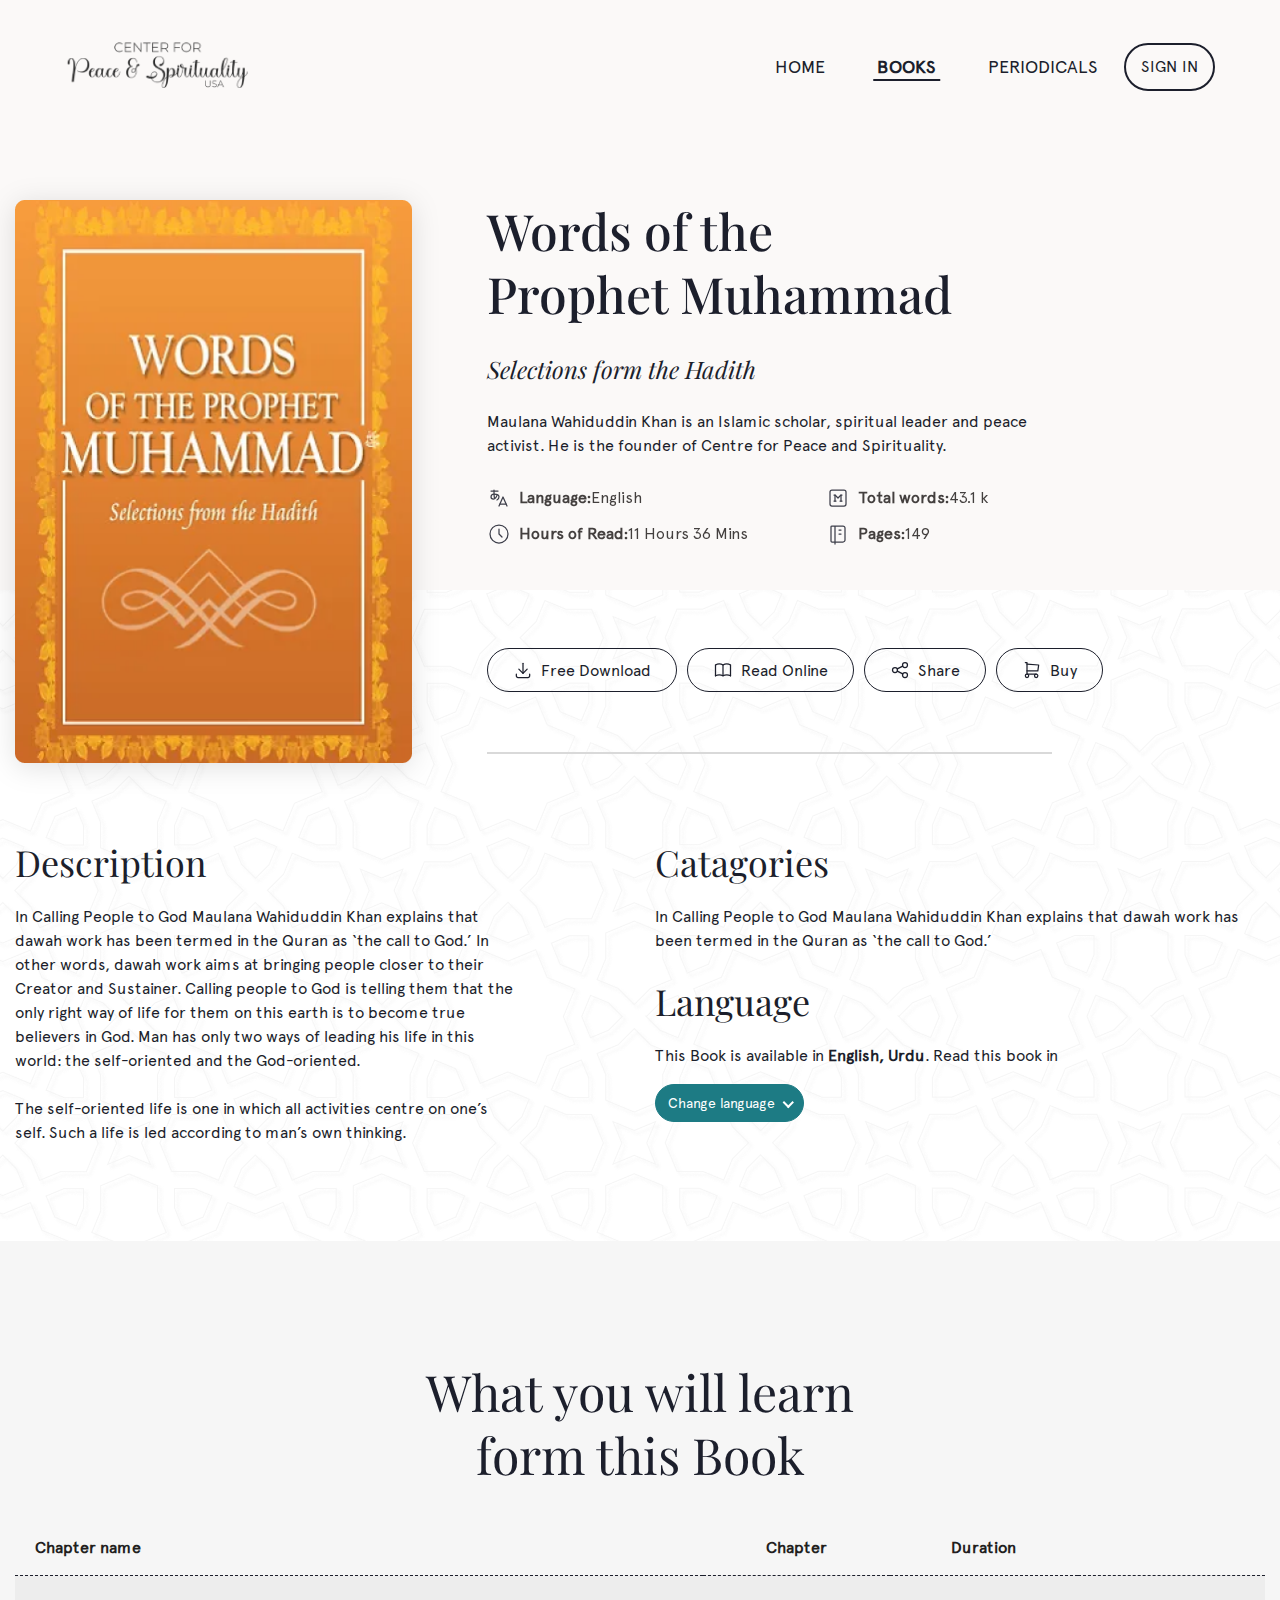
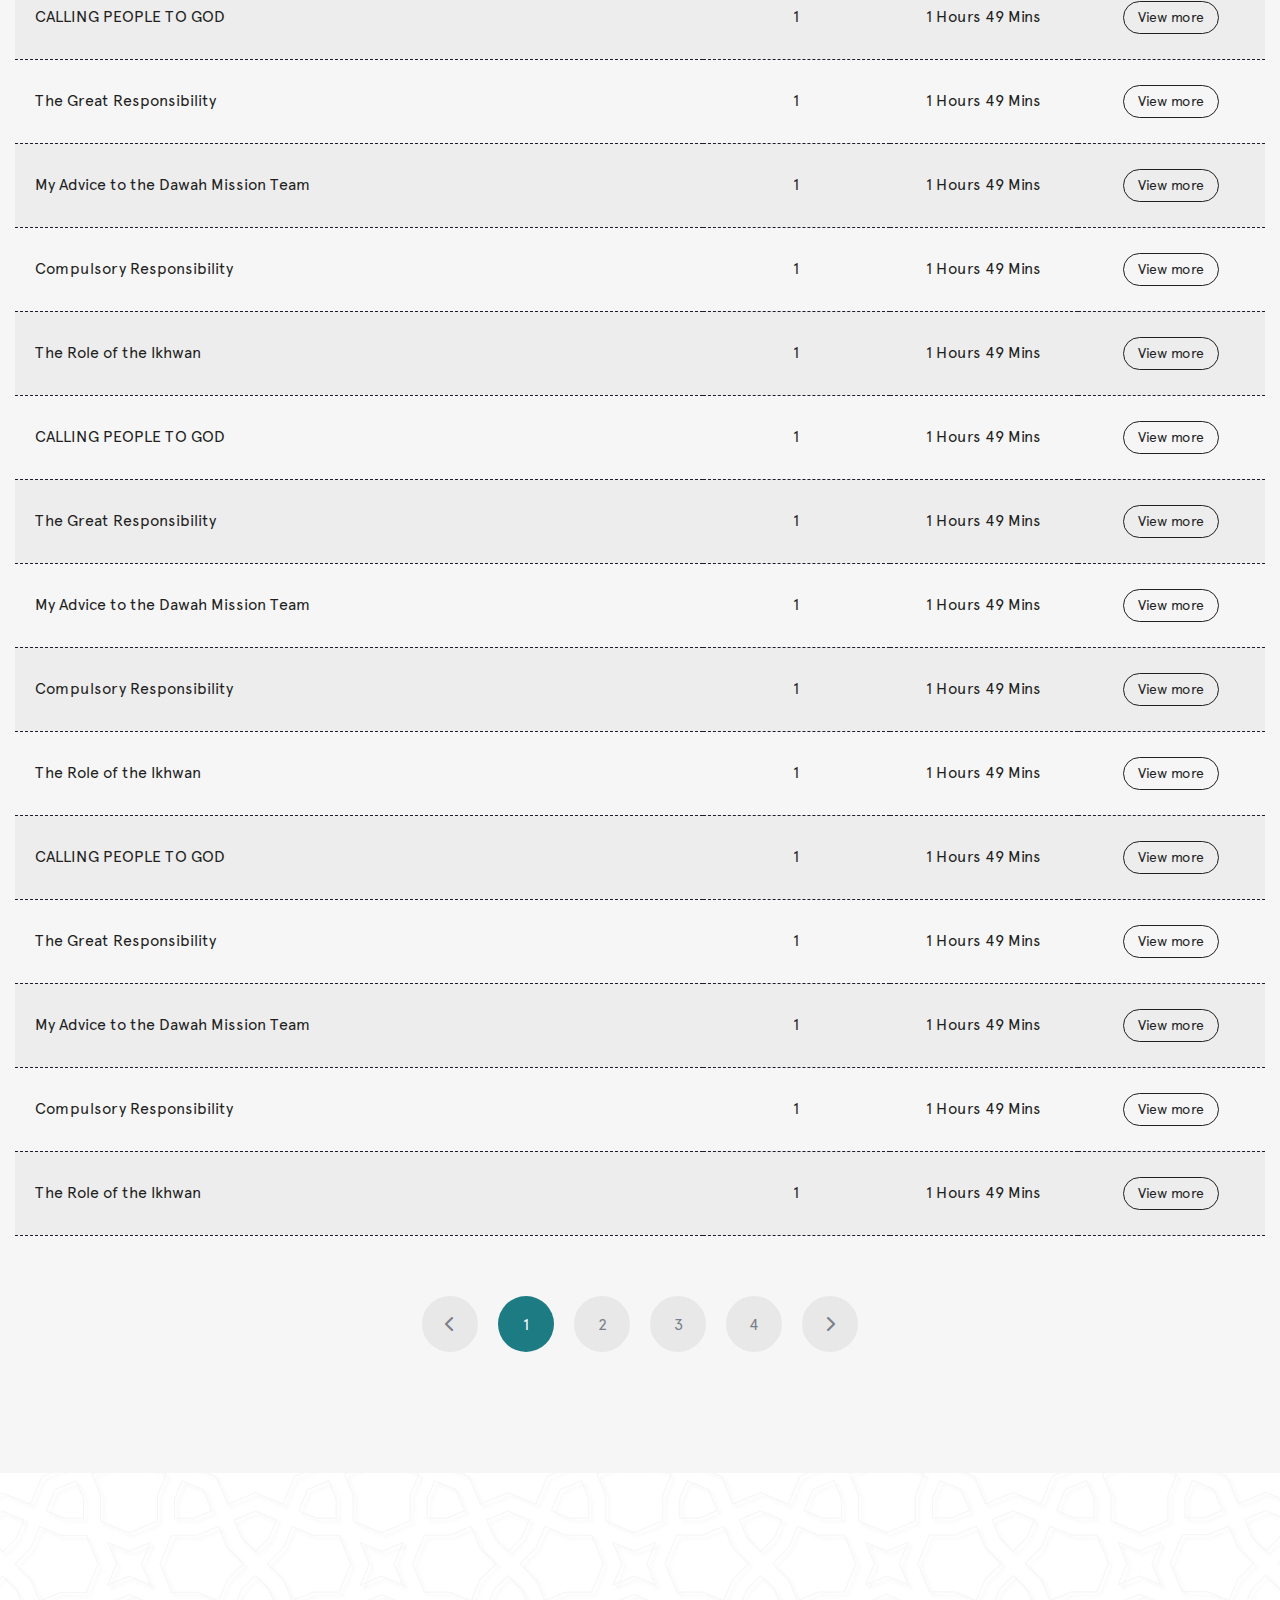
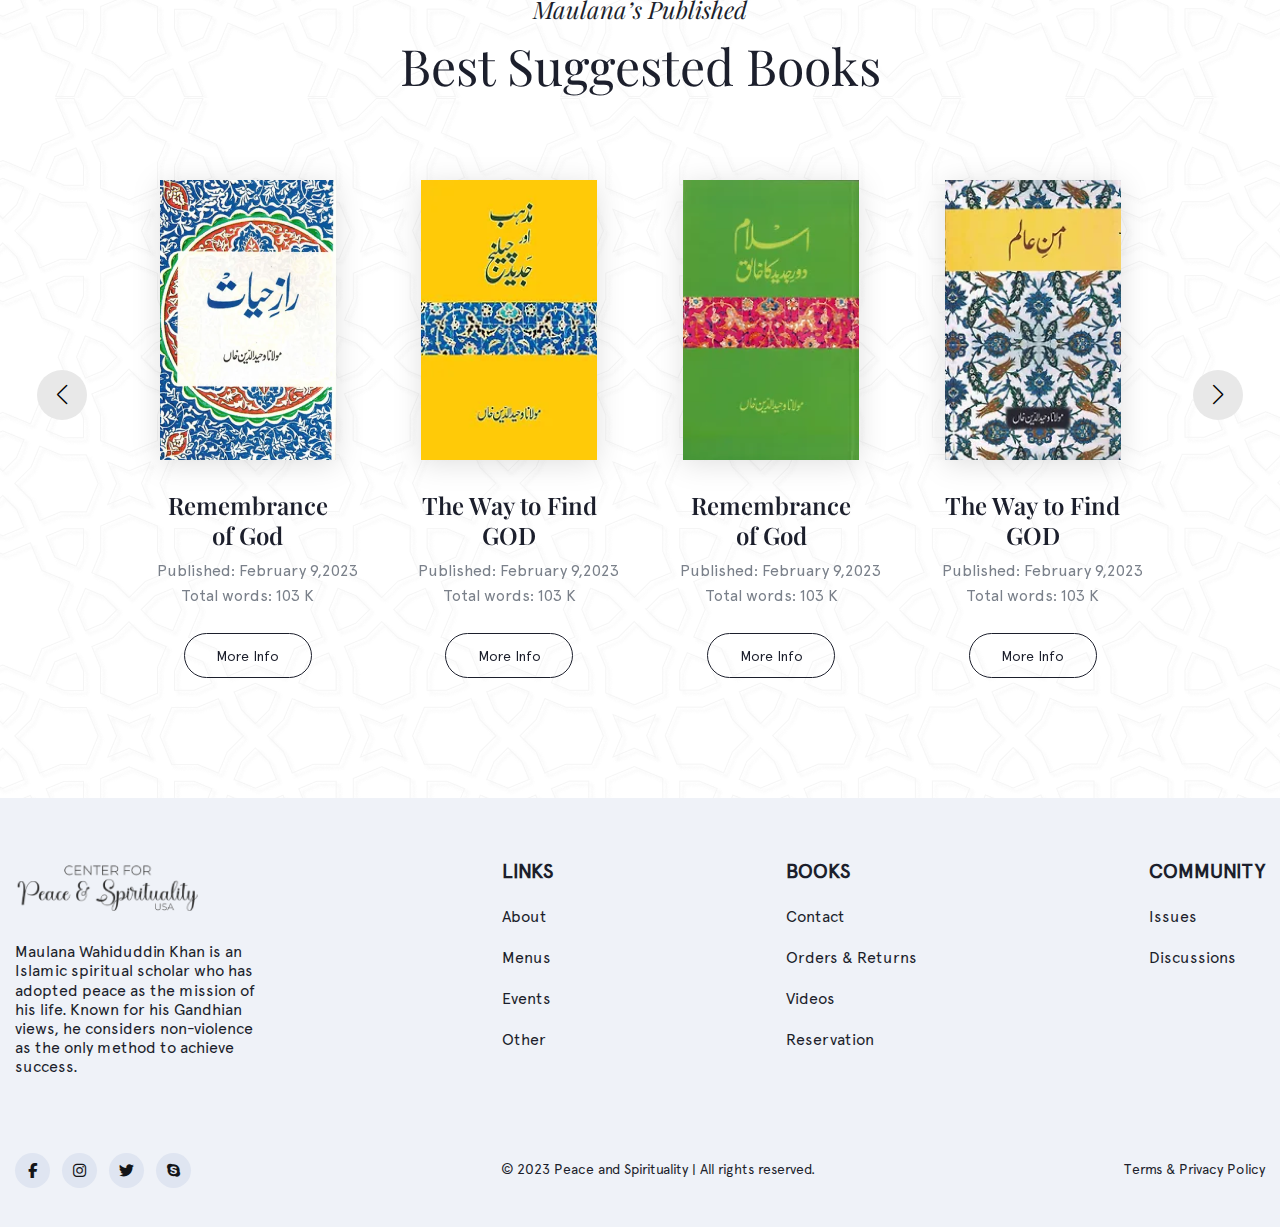
==== book-details.html @ 384ef6d0 "added new 4pages Book, book details peridocials and view all page" ====
<!DOCTYPE html>
<html lang="en">
  <head>
    <meta charset="UTF-8" />
    <meta name="viewport" content="width=device-width, initial-scale=1" />
    <title>Center For Peace and Spirituality - USA</title>
    <!-- favicon img -->
    <link rel="icon" type="image/x-icon" href="assets/img/index/logo.png" />
    <!-- font awesome cdn  -->
    <link
      rel="stylesheet"
      href="https://cdnjs.cloudflare.com/ajax/libs/font-awesome/6.4.0/css/all.min.css"
    />
    <!-- Bootstrap css  -->
    <link rel="stylesheet" href="assets/css/bootstrap.min.css" />
    <!-- Swiper  css  -->
    <link rel="stylesheet" href="assets/css/swipper.min.css" />
    <!-- jquery nice select css -->
    <link rel="stylesheet" href="assets/css/jquery-nice-select.min.css" />
    <!-- Custom css styles -->
    <link rel="stylesheet" href="./assets/css/style.min.css" />
  </head>
  <body>
    <!-- preloader section start -->
    <div class="preloader">
      <div class="main-loader">
        <span class="loader1"></span>
        <span class="loader2"></span>
        <span class="loader3"></span>
      </div>
    </div>
    <!-- preloader section end -->

    <!-- header section start here -->
    <section class="header-style-one-section bg-img-none">
      <!-- navbar  start here -->
      <div class="navbar-area">
        <div class="container-fluid">
          <nav class="navbar navbar-expand-lg">
            <a class="navbar-brand" href="./">
              <img src="./assets/img/index/logo-color.png" alt="logo" />
            </a>
            <button
              class="bg-dark navbar-toggler collapsed"
              type="button"
              data-toggle="collapse"
              data-target="#navbarSupportedContent"
              aria-controls="navbarSupportedContent"
              aria-expanded="false"
              aria-label="Toggle navigation"
            >
              <span class="navbar-toggler-icon"></span>
              <span class="navbar-toggler-icon"></span>
              <span class="navbar-toggler-icon"></span>
            </button>
            <div class="collapse navbar-collapse" id="navbarSupportedContent">
              <ul class="navbar-nav ml-auto">
                <li class="nav-item">
                  <a class="nav-link" href="./">HOME</a>
                </li>
                <li class="nav-item active">
                  <a class="nav-link" href="/books.html">BOOKS</a>
                </li>
                <li class="nav-item">
                  <a class="nav-link" href="/periodicals.html">PERIODICALS</a>
                </li>
              </ul>
              <form class="form-inline my-2 my-lg-0">
                <div
                  class="button-group d-flex justify-content-center align-items-center"
                >
                  <a
                    href="./login.html"
                    class="btn login my-2 my-sm-0"
                    type="button"
                  >
                    SIGN IN
                  </a>
                </div>
              </form>
            </div>
          </nav>
        </div>
      </div>
      <!-- navbar  end here  -->
    </section>
    <!-- header section end here  -->

    <!-- book details section start here  -->
    <section class="book-details-section">
      <div class="container">
        <div class="img-with-intro-area">
          <div class="row justify-content-start">
            <div class="col-lg-4 col-md-12">
              <div class="img-box">
                <img src="assets/img/book-details/book-deatils.png" alt="img" />
              </div>
            </div>
            <div class="col-lg-6 col-md-12 flex-column justify-content-between">
              <div class="book-intro">
                <h2 class="book-title">Words of the Prophet Muhammad</h2>
                <span class="selection">Selections form the Hadith</span>
                <p class="des">
                  Maulana Wahiduddin Khan is an Islamic scholar, spiritual
                  leader and peace activist. He is the founder of Centre for
                  Peace and Spirituality.
                </p>
                <ul class="features">
                  <li>
                    <img
                      src="./assets/img/book-details/lan-icon.svg"
                      alt="icon"
                    />
                    Language:<span> English</span>
                  </li>
                  <li>
                    <img
                      src="./assets/img/book-details/words-icon.svg"
                      alt="icon"
                    />
                    Total words:<span> 43.1 k</span>
                  </li>
                  <li>
                    <img
                      src="./assets/img/book-details/hour-icon.svg"
                      alt="icon"
                    />Hours of Read:<span> 11 Hours 36 Mins</span>
                  </li>
                  <li>
                    <img
                      src="./assets/img/book-details/page-icon.svg"
                      alt="icon"
                    />
                    Pages:<span> 149</span>
                  </li>
                </ul>
                <ul class="button-groups">
                  <li>
                    <a href="#0" class="btn-style-two"
                      ><svg
                        width="20"
                        height="20"
                        viewBox="0 0 20 20"
                        fill="none"
                        xmlns="http://www.w3.org/2000/svg"
                      >
                        <g clip-path="url(#clip0_92_29387)">
                          <path
                            d="M3.33398 14.1667V15.8334C3.33398 16.2754 3.50958 16.6994 3.82214 17.0119C4.1347 17.3245 4.55862 17.5001 5.00065 17.5001H15.0007C15.4427 17.5001 15.8666 17.3245 16.1792 17.0119C16.4917 16.6994 16.6673 16.2754 16.6673 15.8334V14.1667"
                            stroke-width="1.25"
                            stroke-linecap="round"
                            stroke-linejoin="round"
                          />
                          <path
                            d="M5.83398 9.16675L10.0007 13.3334L14.1673 9.16675"
                            stroke-width="1.25"
                            stroke-linecap="round"
                            stroke-linejoin="round"
                          />
                          <path
                            d="M10 3.33325V13.3333"
                            stroke-width="1.25"
                            stroke-linecap="round"
                            stroke-linejoin="round"
                          />
                        </g>
                        <defs>
                          <clipPath id="clip0_92_29387">
                            <rect width="20" height="20" fill="white" />
                          </clipPath>
                        </defs>
                      </svg>
                      Free Download</a
                    >
                  </li>
                  <li>
                    <a href="#0" class="btn-style-two"
                      ><svg
                        width="20"
                        height="20"
                        viewBox="0 0 20 20"
                        fill="none"
                        xmlns="http://www.w3.org/2000/svg"
                      >
                        <g clip-path="url(#clip0_92_29394)">
                          <path
                            d="M2.5 15.8334C3.64014 15.1752 4.93347 14.8286 6.25 14.8286C7.56652 14.8286 8.85986 15.1752 10 15.8334C11.1401 15.1752 12.4335 14.8286 13.75 14.8286C15.0665 14.8286 16.3599 15.1752 17.5 15.8334"
                            stroke-width="1.25"
                            stroke-linecap="round"
                            stroke-linejoin="round"
                          />
                          <path
                            d="M2.5 4.99993C3.64014 4.34166 4.93347 3.99512 6.25 3.99512C7.56652 3.99512 8.85986 4.34166 10 4.99993C11.1401 4.34166 12.4335 3.99512 13.75 3.99512C15.0665 3.99512 16.3599 4.34166 17.5 4.99993"
                            stroke-width="1.25"
                            stroke-linecap="round"
                            stroke-linejoin="round"
                          />
                          <path
                            d="M2.5 5V15.8333"
                            stroke-width="1.25"
                            stroke-linecap="round"
                            stroke-linejoin="round"
                          />
                          <path
                            d="M10 5V15.8333"
                            stroke-width="1.25"
                            stroke-linecap="round"
                            stroke-linejoin="round"
                          />
                          <path
                            d="M17.5 5V15.8333"
                            stroke-width="1.25"
                            stroke-linecap="round"
                            stroke-linejoin="round"
                          />
                        </g>
                        <defs>
                          <clipPath id="clip0_92_29394">
                            <rect width="20" height="20" fill="white" />
                          </clipPath>
                        </defs>
                      </svg>
                      Read Online</a
                    >
                  </li>
                  <li>
                    <a href="#0" class="btn-style-two">
                      <svg
                        width="20"
                        height="20"
                        viewBox="0 0 20 20"
                        fill="none"
                        xmlns="http://www.w3.org/2000/svg"
                      >
                        <g clip-path="url(#clip0_92_29403)">
                          <path
                            d="M5 12.5C6.38071 12.5 7.5 11.3807 7.5 10C7.5 8.61929 6.38071 7.5 5 7.5C3.61929 7.5 2.5 8.61929 2.5 10C2.5 11.3807 3.61929 12.5 5 12.5Z"
                            stroke-width="1.25"
                            stroke-linecap="round"
                            stroke-linejoin="round"
                          />
                          <path
                            d="M15 7.5C16.3807 7.5 17.5 6.38071 17.5 5C17.5 3.61929 16.3807 2.5 15 2.5C13.6193 2.5 12.5 3.61929 12.5 5C12.5 6.38071 13.6193 7.5 15 7.5Z"
                            stroke-width="1.25"
                            stroke-linecap="round"
                            stroke-linejoin="round"
                          />
                          <path
                            d="M15 17.5C16.3807 17.5 17.5 16.3807 17.5 15C17.5 13.6193 16.3807 12.5 15 12.5C13.6193 12.5 12.5 13.6193 12.5 15C12.5 16.3807 13.6193 17.5 15 17.5Z"
                            stroke-width="1.25"
                            stroke-linecap="round"
                            stroke-linejoin="round"
                          />
                          <path
                            d="M7.25 8.91658L12.75 6.08325"
                            stroke-width="1.25"
                            stroke-linecap="round"
                            stroke-linejoin="round"
                          />
                          <path
                            d="M7.25 11.0833L12.75 13.9166"
                            stroke-width="1.25"
                            stroke-linecap="round"
                            stroke-linejoin="round"
                          />
                        </g>
                        <defs>
                          <clipPath id="clip0_92_29403">
                            <rect width="20" height="20" fill="white" />
                          </clipPath>
                        </defs>
                      </svg>
                      Share</a
                    >
                  </li>
                  <li>
                    <a href="#0" class="btn-style-two"
                      ><svg
                        width="20"
                        height="20"
                        viewBox="0 0 20 20"
                        fill="none"
                        xmlns="http://www.w3.org/2000/svg"
                      >
                        <g clip-path="url(#clip0_92_29412)">
                          <path
                            d="M5.00065 17.5001C5.92113 17.5001 6.66732 16.7539 6.66732 15.8334C6.66732 14.9129 5.92113 14.1667 5.00065 14.1667C4.08018 14.1667 3.33398 14.9129 3.33398 15.8334C3.33398 16.7539 4.08018 17.5001 5.00065 17.5001Z"
                            stroke-width="1.25"
                            stroke-linecap="round"
                            stroke-linejoin="round"
                          />
                          <path
                            d="M14.1667 17.5001C15.0871 17.5001 15.8333 16.7539 15.8333 15.8334C15.8333 14.9129 15.0871 14.1667 14.1667 14.1667C13.2462 14.1667 12.5 14.9129 12.5 15.8334C12.5 16.7539 13.2462 17.5001 14.1667 17.5001Z"
                            stroke-width="1.25"
                            stroke-linecap="round"
                            stroke-linejoin="round"
                          />
                          <path
                            d="M14.1673 14.1667H5.00065V2.5H3.33398"
                            stroke-width="1.25"
                            stroke-linecap="round"
                            stroke-linejoin="round"
                          />
                          <path
                            d="M5 4.16675L16.6667 5.00008L15.8333 10.8334H5"
                            stroke-width="1.25"
                            stroke-linecap="round"
                            stroke-linejoin="round"
                          />
                        </g>
                        <defs>
                          <clipPath id="clip0_92_29412">
                            <rect width="20" height="20" fill="white" />
                          </clipPath>
                        </defs>
                      </svg>
                      Buy</a
                    >
                  </li>
                </ul>
                <hr />
              </div>
            </div>
          </div>
        </div>
        <div class="description-area">
          <div class="row justify-content-between">
            <div class="col-lg-5">
              <div class="description des-item">
                <h3 class="des-title">Description</h3>
                <p class="des-text">
                  In Calling People to God Maulana Wahiduddin Khan explains that
                  dawah work has been termed in the Quran as ‘the call to God.’
                  In other words, dawah work aims at bringing people closer to
                  their Creator and Sustainer. Calling people to God is telling
                  them that the only right way of life for them on this earth is
                  to become true believers in God. Man has only two ways of
                  leading his life in this world: the self-oriented and the
                  God-oriented. <br />
                  <br />
                  The self-oriented life is one in which all activities centre
                  on one’s self. Such a life is led according to man’s own
                  thinking.
                </p>
              </div>
            </div>
            <div class="col-lg-6">
              <div class="row">
                <div class="col-lg-12">
                  <div class="catagories des-item">
                    <h3 class="des-title">Catagories</h3>
                    <p class="des-text">
                      In Calling People to God Maulana Wahiduddin Khan explains
                      that dawah work has been termed in the Quran as ‘the call
                      to God.’
                    </p>
                  </div>
                </div>
                <div class="col-lg-12">
                  <div class="language des-item">
                    <h3 class="des-title">Language</h3>
                    <p class="des-text">
                      This Book is available in <span>English, Urdu</span>. Read
                      this book in
                    </p>
                    <select class="style-two">
                      <option data-display="Change language">
                        Change language
                      </option>
                      <option value="english">English</option>
                      <option value="arabic">Arabic</option>
                      <option value="spanish">Spanish</option>
                      <option value="hindi">Hindi</option>
                    </select>
                  </div>
                </div>
              </div>
            </div>
          </div>
        </div>
      </div>
    </section>
    <!-- book details section start here  -->

    <!-- what you will learn from section start here -->
    <section class="learn-table-section section-padding">
      <div class="container">
        <div class="row">
          <!-- table area  -->
          <div class="col-lg-12">
            <div class="learn-table-box">
              <h2 class="title">
                What you will learn <br />
                form this Book
              </h2>
              <table class="learn-table">
                <thead>
                  <tr>
                    <th>Chapter name</th>
                    <th>Chapter</th>
                    <th>Duration</th>
                    <th>button</th>
                  </tr>
                </thead>
                <tbody>
                  <tr>
                    <td>CALLING PEOPLE TO GOD</td>
                    <td>1</td>
                    <td>1 Hours 49 Mins</td>
                    <td>
                      <a href="#0" class="btn-style-one">View more</a>
                    </td>
                  </tr>
                  <tr>
                    <td>The Great Responsibility</td>
                    <td>1</td>
                    <td>1 Hours 49 Mins</td>
                    <td>
                      <a href="#0" class="btn-style-one">View more</a>
                    </td>
                  </tr>
                  <tr>
                    <td>My Advice to the Dawah Mission Team</td>
                    <td>1</td>
                    <td>1 Hours 49 Mins</td>
                    <td>
                      <a href="#0" class="btn-style-one">View more</a>
                    </td>
                  </tr>
                  <tr>
                    <td>Compulsory Responsibility</td>
                    <td>1</td>
                    <td>1 Hours 49 Mins</td>
                    <td>
                      <a href="#0" class="btn-style-one">View more</a>
                    </td>
                  </tr>
                  <tr>
                    <td>The Role of the Ikhwan</td>
                    <td>1</td>
                    <td>1 Hours 49 Mins</td>
                    <td>
                      <a href="#0" class="btn-style-one">View more</a>
                    </td>
                  </tr>
                  <tr>
                    <td>CALLING PEOPLE TO GOD</td>
                    <td>1</td>
                    <td>1 Hours 49 Mins</td>
                    <td>
                      <a href="#0" class="btn-style-one">View more</a>
                    </td>
                  </tr>
                  <tr>
                    <td>The Great Responsibility</td>
                    <td>1</td>
                    <td>1 Hours 49 Mins</td>
                    <td>
                      <a href="#0" class="btn-style-one">View more</a>
                    </td>
                  </tr>
                  <tr>
                    <td>My Advice to the Dawah Mission Team</td>
                    <td>1</td>
                    <td>1 Hours 49 Mins</td>
                    <td>
                      <a href="#0" class="btn-style-one">View more</a>
                    </td>
                  </tr>
                  <tr>
                    <td>Compulsory Responsibility</td>
                    <td>1</td>
                    <td>1 Hours 49 Mins</td>
                    <td>
                      <a href="#0" class="btn-style-one">View more</a>
                    </td>
                  </tr>
                  <tr>
                    <td>The Role of the Ikhwan</td>
                    <td>1</td>
                    <td>1 Hours 49 Mins</td>
                    <td>
                      <a href="#0" class="btn-style-one">View more</a>
                    </td>
                  </tr>
                  <tr>
                    <td>CALLING PEOPLE TO GOD</td>
                    <td>1</td>
                    <td>1 Hours 49 Mins</td>
                    <td>
                      <a href="#0" class="btn-style-one">View more</a>
                    </td>
                  </tr>
                  <tr>
                    <td>The Great Responsibility</td>
                    <td>1</td>
                    <td>1 Hours 49 Mins</td>
                    <td>
                      <a href="#0" class="btn-style-one">View more</a>
                    </td>
                  </tr>
                  <tr>
                    <td>My Advice to the Dawah Mission Team</td>
                    <td>1</td>
                    <td>1 Hours 49 Mins</td>
                    <td>
                      <a href="#0" class="btn-style-one">View more</a>
                    </td>
                  </tr>
                  <tr>
                    <td>Compulsory Responsibility</td>
                    <td>1</td>
                    <td>1 Hours 49 Mins</td>
                    <td>
                      <a href="#0" class="btn-style-one">View more</a>
                    </td>
                  </tr>
                  <tr>
                    <td>The Role of the Ikhwan</td>
                    <td>1</td>
                    <td>1 Hours 49 Mins</td>
                    <td>
                      <a href="#0" class="btn-style-one">View more</a>
                    </td>
                  </tr>
                </tbody>
              </table>
            </div>
          </div>
          <!-- pagination area  -->
          <div class="col-lg-12">
            <div class="pagination-box">
              <ul class="pagination">
                <li>
                  <a href="#0"><i class="fa-solid fa-chevron-left"></i></a>
                </li>
                <li class="active">
                  <a href="#0">1</a>
                </li>
                <li>
                  <a href="#0">2</a>
                </li>
                <li>
                  <a href="#0">3</a>
                </li>
                <li>
                  <a href="#0">4</a>
                </li>
                <li>
                  <a href="#0"><i class="fa-solid fa-chevron-right"></i></a>
                </li>
              </ul>
            </div>
          </div>
        </div>
      </div>
    </section>
    <!-- what you will learn from section end here -->

    <!-- best book section start here  -->
    <section class="best-book-section bg-transparent section-padding">
      <div class="container">
        <div class="row justify-content-center text-center">
          <div class="section-title">
            <h4 class="subtitle">Maulana’s Published</h4>
            <h2 class="title">Best Suggested Books</h2>
          </div>
        </div>
        <div class="row justify-content-center">
          <div class="col-md-10">
            <div class="swiper-button-next"></div>
            <div class="swiper-button-prev"></div>
            <div class="swiper best-book-slider">
              <div class="swiper-wrapper">
                <div class="swiper-slide">
                  <div class="single-books-item">
                    <div class="img-box">
                      <img src="assets/img/index/best-book-1.png" alt="img" />
                    </div>
                    <div class="content">
                      <h3 class="book-title">Remembrance of God</h3>
                      <p class="book-des">
                        Published: February 9,2023 <br />
                        Total words: 103 K
                      </p>
                      <a href="#0" class="btn-style-one">More Info</a>
                    </div>
                  </div>
                </div>
                <div class="swiper-slide">
                  <div class="single-books-item">
                    <div class="img-box">
                      <img src="assets/img/index/best-book-2.png" alt="img" />
                    </div>
                    <div class="content">
                      <h3 class="book-title">The Way to Find GOD</h3>
                      <p class="book-des">
                        Published: February 9,2023 <br />
                        Total words: 103 K
                      </p>
                      <a href="#0" class="btn-style-one">More Info</a>
                    </div>
                  </div>
                </div>
                <div class="swiper-slide">
                  <div class="single-books-item">
                    <div class="img-box">
                      <img src="assets/img/index/best-book-3.png" alt="img" />
                    </div>
                    <div class="content">
                      <h3 class="book-title">Remembrance of God</h3>
                      <p class="book-des">
                        Published: February 9,2023 <br />
                        Total words: 103 K
                      </p>
                      <a href="#0" class="btn-style-one">More Info</a>
                    </div>
                  </div>
                </div>
                <div class="swiper-slide">
                  <div class="single-books-item">
                    <div class="img-box">
                      <img src="assets/img/index/best-book-4.png" alt="img" />
                    </div>
                    <div class="content">
                      <h3 class="book-title">The Way to Find GOD</h3>
                      <p class="book-des">
                        Published: February 9,2023 <br />
                        Total words: 103 K
                      </p>
                      <a href="#0" class="btn-style-one">More Info</a>
                    </div>
                  </div>
                </div>
                <div class="swiper-slide">
                  <div class="single-books-item">
                    <div class="img-box">
                      <img src="assets/img/index/best-book-1.png" alt="img" />
                    </div>
                    <div class="content">
                      <h3 class="book-title">Remembrance of God</h3>
                      <p class="book-des">
                        Published: February 9,2023 <br />
                        Total words: 103 K
                      </p>
                      <a href="#0" class="btn-style-one">More Info</a>
                    </div>
                  </div>
                </div>
                <div class="swiper-slide">
                  <div class="single-books-item">
                    <div class="img-box">
                      <img src="assets/img/index/best-book-2.png" alt="img" />
                    </div>
                    <div class="content">
                      <h3 class="book-title">The Way to Find GOD</h3>
                      <p class="book-des">
                        Published: February 9,2023 <br />
                        Total words: 103 K
                      </p>
                      <a href="#0" class="btn-style-one">More Info</a>
                    </div>
                  </div>
                </div>
                <div class="swiper-slide">
                  <div class="single-books-item">
                    <div class="img-box">
                      <img src="assets/img/index/best-book-3.png" alt="img" />
                    </div>
                    <div class="content">
                      <h3 class="book-title">Remembrance of God</h3>
                      <p class="book-des">
                        Published: February 9,2023 <br />
                        Total words: 103 K
                      </p>
                      <a href="#0" class="btn-style-one">More Info</a>
                    </div>
                  </div>
                </div>
                <div class="swiper-slide">
                  <div class="single-books-item">
                    <div class="img-box">
                      <img src="assets/img/index/best-book-4.png" alt="img" />
                    </div>
                    <div class="content">
                      <h3 class="book-title">The Way to Find GOD</h3>
                      <p class="book-des">
                        Published: February 9,2023 <br />
                        Total words: 103 K
                      </p>
                      <a href="#0" class="btn-style-one">More Info</a>
                    </div>
                  </div>
                </div>
              </div>
            </div>
          </div>
        </div>
      </div>
    </section>
    <!-- best book section end here -->

    <!-- footer section start here  -->
    <footer class="footer-section">
      <div class="container">
        <div class="footer-content">
          <div class="footer-item">
            <div class="about">
              <img src="assets/img/index/logo-color.png" alt="logo" />
              <p>
                Maulana Wahiduddin Khan is an Islamic spiritual scholar who has
                adopted peace as the mission of his life. Known for his Gandhian
                views, he considers non-violence as the only method to achieve
                success.
              </p>
            </div>
          </div>
          <div class="footer-item">
            <h3 class="title">Links</h3>
            <ul class="links">
              <li>
                <a href="#">About</a>
              </li>
              <li>
                <a href="#">Menus</a>
              </li>
              <li>
                <a href="#">Events</a>
              </li>
              <li>
                <a href="#">Other</a>
              </li>
            </ul>
          </div>
          <div class="footer-item">
            <h3 class="title">Books</h3>
            <ul class="links">
              <li>
                <a href="#">Contact</a>
              </li>
              <li>
                <a href="#">Orders & Returns</a>
              </li>
              <li>
                <a href="#">Videos</a>
              </li>
              <li>
                <a href="#">Reservation</a>
              </li>
            </ul>
          </div>
          <div class="footer-item">
            <h3 class="title">Community</h3>
            <ul class="links">
              <li>
                <a href="#">Issues</a>
              </li>
              <li>
                <a href="#">Discussions</a>
              </li>
            </ul>
          </div>
        </div>
      </div>
    </footer>
    <!-- footer section end here  -->

    <!-- copyright section start here  -->
    <section class="copyright-section">
      <div class="container">
        <div class="copyright-items justify-content-between">
          <div class="copyright-item">
            <ul class="socials">
              <li>
                <a href="#">
                  <i class="fa-brands fa-facebook-f"></i>
                </a>
              </li>
              <li>
                <a href="#">
                  <i class="fa-brands fa-instagram"></i>
                </a>
              </li>
              <li>
                <a href="#">
                  <i class="fa-brands fa-twitter"></i>
                </a>
              </li>
              <li>
                <a href="#">
                  <i class="fa-brands fa-skype"></i>
                </a>
              </li>
            </ul>
          </div>
          <div class="copyright-item">
            <div class="middle">
              <p>© 2023 Peace and Spirituality | All rights reserved.</p>
            </div>
          </div>
          <div class="copyright-item">
            <div class="right text-md-center text-sm-center text-lg-right">
              <a href="#0">Terms & Privacy Policy</a>
            </div>
          </div>
        </div>
      </div>
    </section>
    <!-- copyright section end here  -->

    <!-- All js file goes here -->
    <!-- Jquery js  -->
    <script src="assets/js/jquery-3.7.0.min.js"></script>
    <!-- Popper js  -->
    <script src="assets/js/popper.min.js"></script>
    <!-- Bootstrap js  -->
    <script src="assets/js/bootstrap.min.js"></script>
    <!-- Marquee js  -->
    <script src="assets/js/jquery-marquee.min.js"></script>
    <!-- Swiper js   -->
    <script src="assets/js/swiper.min.js"></script>
    <!-- jquery nice select -->
    <script src="assets/js/jquery-nice-select.min.js"></script>
    <!-- Custom Script -->
    <script src="./assets/js/script.js"></script>
  </body>
</html>
---- assets/css/swipper.min.css ----
/**
 * Swiper 9.3.2
 * Most modern mobile touch slider and framework with hardware accelerated transitions
 * https://swiperjs.com
 *
 * Copyright 2014-2023 Vladimir Kharlampidi
 *
 * Released under the MIT License
 *
 * Released on: May 15, 2023
 */

 @font-face{font-family:swiper-icons;src:url('data:application/font-woff;charset=utf-8;base64, [base64]//wADZ2x5ZgAAAywAAADMAAAD2MHtryVoZWFkAAABbAAAADAAAAA2E2+eoWhoZWEAAAGcAAAAHwAAACQC9gDzaG10eAAAAigAAAAZAAAArgJkABFsb2NhAAAC0AAAAFoAAABaFQAUGG1heHAAAAG8AAAAHwAAACAAcABAbmFtZQAAA/gAAAE5AAACXvFdBwlwb3N0AAAFNAAAAGIAAACE5s74hXjaY2BkYGAAYpf5Hu/j+W2+MnAzMYDAzaX6QjD6/4//Bxj5GA8AuRwMYGkAPywL13jaY2BkYGA88P8Agx4j+/8fQDYfA1AEBWgDAIB2BOoAeNpjYGRgYNBh4GdgYgABEMnIABJzYNADCQAACWgAsQB42mNgYfzCOIGBlYGB0YcxjYGBwR1Kf2WQZGhhYGBiYGVmgAFGBiQQkOaawtDAoMBQxXjg/wEGPcYDDA4wNUA2CCgwsAAAO4EL6gAAeNpj2M0gyAACqxgGNWBkZ2D4/wMA+xkDdgAAAHjaY2BgYGaAYBkGRgYQiAHyGMF8FgYHIM3DwMHABGQrMOgyWDLEM1T9/w8UBfEMgLzE////P/5//f/V/xv+r4eaAAeMbAxwIUYmIMHEgKYAYjUcsDAwsLKxc3BycfPw8jEQA/[base64]/uznmfPFBNODM2K7MTQ45YEAZqGP81AmGGcF3iPqOop0r1SPTaTbVkfUe4HXj97wYE+yNwWYxwWu4v1ugWHgo3S1XdZEVqWM7ET0cfnLGxWfkgR42o2PvWrDMBSFj/IHLaF0zKjRgdiVMwScNRAoWUoH78Y2icB/yIY09An6AH2Bdu/UB+yxopYshQiEvnvu0dURgDt8QeC8PDw7Fpji3fEA4z/PEJ6YOB5hKh4dj3EvXhxPqH/SKUY3rJ7srZ4FZnh1PMAtPhwP6fl2PMJMPDgeQ4rY8YT6Gzao0eAEA409DuggmTnFnOcSCiEiLMgxCiTI6Cq5DZUd3Qmp10vO0LaLTd2cjN4fOumlc7lUYbSQcZFkutRG7g6JKZKy0RmdLY680CDnEJ+UMkpFFe1RN7nxdVpXrC4aTtnaurOnYercZg2YVmLN/d/gczfEimrE/fs/bOuq29Zmn8tloORaXgZgGa78yO9/cnXm2BpaGvq25Dv9S4E9+5SIc9PqupJKhYFSSl47+Qcr1mYNAAAAeNptw0cKwkAAAMDZJA8Q7OUJvkLsPfZ6zFVERPy8qHh2YER+3i/BP83vIBLLySsoKimrqKqpa2hp6+jq6RsYGhmbmJqZSy0sraxtbO3sHRydnEMU4uR6yx7JJXveP7WrDycAAAAAAAH//wACeNpjYGRgYOABYhkgZgJCZgZNBkYGLQZtIJsFLMYAAAw3ALgAeNolizEKgDAQBCchRbC2sFER0YD6qVQiBCv/H9ezGI6Z5XBAw8CBK/m5iQQVauVbXLnOrMZv2oLdKFa8Pjuru2hJzGabmOSLzNMzvutpB3N42mNgZGBg4GKQYzBhYMxJLMlj4GBgAYow/P/PAJJhLM6sSoWKfWCAAwDAjgbRAAB42mNgYGBkAIIbCZo5IPrmUn0hGA0AO8EFTQAA');font-weight:400;font-style:normal}:root{--swiper-theme-color:#007aff}.swiper,swiper-container{margin-left:auto;margin-right:auto;position:relative;overflow:hidden;list-style:none;padding:0;z-index:1;display:block}.swiper-vertical>.swiper-wrapper{flex-direction:column}.swiper-wrapper{position:relative;width:100%;height:100%;z-index:1;display:flex;transition-property:transform;transition-timing-function:var(--swiper-wrapper-transition-timing-function,initial);box-sizing:content-box}.swiper-android .swiper-slide,.swiper-wrapper{transform:translate3d(0px,0,0)}.swiper-horizontal{touch-action:pan-y}.swiper-vertical{touch-action:pan-x}.swiper-slide,swiper-slide{flex-shrink:0;width:100%;height:100%;position:relative;transition-property:transform;display:block}.swiper-slide-invisible-blank{visibility:hidden}.swiper-autoheight,.swiper-autoheight .swiper-slide{height:auto}.swiper-autoheight .swiper-wrapper{align-items:flex-start;transition-property:transform,height}.swiper-backface-hidden .swiper-slide{transform:translateZ(0);-webkit-backface-visibility:hidden;backface-visibility:hidden}.swiper-3d.swiper-css-mode .swiper-wrapper{perspective:1200px}.swiper-3d .swiper-wrapper{transform-style:preserve-3d}.swiper-3d{perspective:1200px}.swiper-3d .swiper-cube-shadow,.swiper-3d .swiper-slide,.swiper-3d .swiper-slide-shadow,.swiper-3d .swiper-slide-shadow-bottom,.swiper-3d .swiper-slide-shadow-left,.swiper-3d .swiper-slide-shadow-right,.swiper-3d .swiper-slide-shadow-top{transform-style:preserve-3d}.swiper-3d .swiper-slide-shadow,.swiper-3d .swiper-slide-shadow-bottom,.swiper-3d .swiper-slide-shadow-left,.swiper-3d .swiper-slide-shadow-right,.swiper-3d .swiper-slide-shadow-top{position:absolute;left:0;top:0;width:100%;height:100%;pointer-events:none;z-index:10}.swiper-3d .swiper-slide-shadow{background:rgba(0,0,0,.15)}.swiper-3d .swiper-slide-shadow-left{background-image:linear-gradient(to left,rgba(0,0,0,.5),rgba(0,0,0,0))}.swiper-3d .swiper-slide-shadow-right{background-image:linear-gradient(to right,rgba(0,0,0,.5),rgba(0,0,0,0))}.swiper-3d .swiper-slide-shadow-top{background-image:linear-gradient(to top,rgba(0,0,0,.5),rgba(0,0,0,0))}.swiper-3d .swiper-slide-shadow-bottom{background-image:linear-gradient(to bottom,rgba(0,0,0,.5),rgba(0,0,0,0))}.swiper-css-mode>.swiper-wrapper{overflow:auto;scrollbar-width:none;-ms-overflow-style:none}.swiper-css-mode>.swiper-wrapper::-webkit-scrollbar{display:none}.swiper-css-mode>.swiper-wrapper>.swiper-slide{scroll-snap-align:start start}.swiper-horizontal.swiper-css-mode>.swiper-wrapper{scroll-snap-type:x mandatory}.swiper-vertical.swiper-css-mode>.swiper-wrapper{scroll-snap-type:y mandatory}.swiper-centered>.swiper-wrapper::before{content:'';flex-shrink:0;order:9999}.swiper-centered>.swiper-wrapper>.swiper-slide{scroll-snap-align:center center;scroll-snap-stop:always}.swiper-centered.swiper-horizontal>.swiper-wrapper>.swiper-slide:first-child{margin-inline-start:var(--swiper-centered-offset-before)}.swiper-centered.swiper-horizontal>.swiper-wrapper::before{height:100%;min-height:1px;width:var(--swiper-centered-offset-after)}.swiper-centered.swiper-vertical>.swiper-wrapper>.swiper-slide:first-child{margin-block-start:var(--swiper-centered-offset-before)}.swiper-centered.swiper-vertical>.swiper-wrapper::before{width:100%;min-width:1px;height:var(--swiper-centered-offset-after)}.swiper-lazy-preloader{width:42px;height:42px;position:absolute;left:50%;top:50%;margin-left:-21px;margin-top:-21px;z-index:10;transform-origin:50%;box-sizing:border-box;border:4px solid var(--swiper-preloader-color,var(--swiper-theme-color));border-radius:50%;border-top-color:transparent}.swiper-watch-progress .swiper-slide-visible .swiper-lazy-preloader,.swiper:not(.swiper-watch-progress) .swiper-lazy-preloader,swiper-container:not(.swiper-watch-progress) .swiper-lazy-preloader{animation:swiper-preloader-spin 1s infinite linear}.swiper-lazy-preloader-white{--swiper-preloader-color:#fff}.swiper-lazy-preloader-black{--swiper-preloader-color:#000}@keyframes swiper-preloader-spin{0%{transform:rotate(0deg)}100%{transform:rotate(360deg)}}.swiper-virtual .swiper-slide{-webkit-backface-visibility:hidden;transform:translateZ(0)}.swiper-virtual.swiper-css-mode .swiper-wrapper::after{content:'';position:absolute;left:0;top:0;pointer-events:none}.swiper-virtual.swiper-css-mode.swiper-horizontal .swiper-wrapper::after{height:1px;width:var(--swiper-virtual-size)}.swiper-virtual.swiper-css-mode.swiper-vertical .swiper-wrapper::after{width:1px;height:var(--swiper-virtual-size)}:root{--swiper-navigation-size:44px}.swiper-button-next,.swiper-button-prev{position:absolute;top:var(--swiper-navigation-top-offset,50%);width:calc(var(--swiper-navigation-size)/ 44 * 27);height:var(--swiper-navigation-size);margin-top:calc(0px - (var(--swiper-navigation-size)/ 2));z-index:10;cursor:pointer;display:flex;align-items:center;justify-content:center;color:var(--swiper-navigation-color,var(--swiper-theme-color))}.swiper-button-next.swiper-button-disabled,.swiper-button-prev.swiper-button-disabled{opacity:.35;cursor:auto;pointer-events:none}.swiper-button-next.swiper-button-hidden,.swiper-button-prev.swiper-button-hidden{opacity:0;cursor:auto;pointer-events:none}.swiper-navigation-disabled .swiper-button-next,.swiper-navigation-disabled .swiper-button-prev{display:none!important}.swiper-button-next:after,.swiper-button-prev:after{font-family:swiper-icons;font-size:var(--swiper-navigation-size);text-transform:none!important;letter-spacing:0;font-variant:initial;line-height:1}.swiper-button-prev,.swiper-rtl .swiper-button-next{left:var(--swiper-navigation-sides-offset,10px);right:auto}.swiper-button-prev:after,.swiper-rtl .swiper-button-next:after{content:'prev'}.swiper-button-next,.swiper-rtl .swiper-button-prev{right:var(--swiper-navigation-sides-offset,10px);left:auto}.swiper-button-next:after,.swiper-rtl .swiper-button-prev:after{content:'next'}.swiper-button-lock{display:none}.swiper-pagination{position:absolute;text-align:center;transition:.3s opacity;transform:translate3d(0,0,0);z-index:10}.swiper-pagination.swiper-pagination-hidden{opacity:0}.swiper-pagination-disabled>.swiper-pagination,.swiper-pagination.swiper-pagination-disabled{display:none!important}.swiper-horizontal>.swiper-pagination-bullets,.swiper-pagination-bullets.swiper-pagination-horizontal,.swiper-pagination-custom,.swiper-pagination-fraction{bottom:var(--swiper-pagination-bottom,8px);top:var(--swiper-pagination-top,auto);left:0;width:100%}.swiper-pagination-bullets-dynamic{overflow:hidden;font-size:0}.swiper-pagination-bullets-dynamic .swiper-pagination-bullet{transform:scale(.33);position:relative}.swiper-pagination-bullets-dynamic .swiper-pagination-bullet-active{transform:scale(1)}.swiper-pagination-bullets-dynamic .swiper-pagination-bullet-active-main{transform:scale(1)}.swiper-pagination-bullets-dynamic .swiper-pagination-bullet-active-prev{transform:scale(.66)}.swiper-pagination-bullets-dynamic .swiper-pagination-bullet-active-prev-prev{transform:scale(.33)}.swiper-pagination-bullets-dynamic .swiper-pagination-bullet-active-next{transform:scale(.66)}.swiper-pagination-bullets-dynamic .swiper-pagination-bullet-active-next-next{transform:scale(.33)}.swiper-pagination-bullet{width:var(--swiper-pagination-bullet-width,var(--swiper-pagination-bullet-size,8px));height:var(--swiper-pagination-bullet-height,var(--swiper-pagination-bullet-size,8px));display:inline-block;border-radius:var(--swiper-pagination-bullet-border-radius,50%);background:var(--swiper-pagination-bullet-inactive-color,#000);opacity:var(--swiper-pagination-bullet-inactive-opacity, .2)}button.swiper-pagination-bullet{border:none;margin:0;padding:0;box-shadow:none;-webkit-appearance:none;appearance:none}.swiper-pagination-clickable .swiper-pagination-bullet{cursor:pointer}.swiper-pagination-bullet:only-child{display:none!important}.swiper-pagination-bullet-active{opacity:var(--swiper-pagination-bullet-opacity, 1);background:var(--swiper-pagination-color,var(--swiper-theme-color))}.swiper-pagination-vertical.swiper-pagination-bullets,.swiper-vertical>.swiper-pagination-bullets{right:var(--swiper-pagination-right,8px);left:var(--swiper-pagination-left,auto);top:50%;transform:translate3d(0px,-50%,0)}.swiper-pagination-vertical.swiper-pagination-bullets .swiper-pagination-bullet,.swiper-vertical>.swiper-pagination-bullets .swiper-pagination-bullet{margin:var(--swiper-pagination-bullet-vertical-gap,6px) 0;display:block}.swiper-pagination-vertical.swiper-pagination-bullets.swiper-pagination-bullets-dynamic,.swiper-vertical>.swiper-pagination-bullets.swiper-pagination-bullets-dynamic{top:50%;transform:translateY(-50%);width:8px}.swiper-pagination-vertical.swiper-pagination-bullets.swiper-pagination-bullets-dynamic .swiper-pagination-bullet,.swiper-vertical>.swiper-pagination-bullets.swiper-pagination-bullets-dynamic .swiper-pagination-bullet{display:inline-block;transition:.2s transform,.2s top}.swiper-horizontal>.swiper-pagination-bullets .swiper-pagination-bullet,.swiper-pagination-horizontal.swiper-pagination-bullets .swiper-pagination-bullet{margin:0 var(--swiper-pagination-bullet-horizontal-gap,4px)}.swiper-horizontal>.swiper-pagination-bullets.swiper-pagination-bullets-dynamic,.swiper-pagination-horizontal.swiper-pagination-bullets.swiper-pagination-bullets-dynamic{left:50%;transform:translateX(-50%);white-space:nowrap}.swiper-horizontal>.swiper-pagination-bullets.swiper-pagination-bullets-dynamic .swiper-pagination-bullet,.swiper-pagination-horizontal.swiper-pagination-bullets.swiper-pagination-bullets-dynamic .swiper-pagination-bullet{transition:.2s transform,.2s left}.swiper-horizontal.swiper-rtl>.swiper-pagination-bullets-dynamic .swiper-pagination-bullet,:host(.swiper-horizontal.swiper-rtl) .swiper-pagination-bullets-dynamic .swiper-pagination-bullet{transition:.2s transform,.2s right}.swiper-pagination-fraction{color:var(--swiper-pagination-fraction-color,inherit)}.swiper-pagination-progressbar{background:var(--swiper-pagination-progressbar-bg-color,rgba(0,0,0,.25));position:absolute}.swiper-pagination-progressbar .swiper-pagination-progressbar-fill{background:var(--swiper-pagination-color,var(--swiper-theme-color));position:absolute;left:0;top:0;width:100%;height:100%;transform:scale(0);transform-origin:left top}.swiper-rtl .swiper-pagination-progressbar .swiper-pagination-progressbar-fill{transform-origin:right top}.swiper-horizontal>.swiper-pagination-progressbar,.swiper-pagination-progressbar.swiper-pagination-horizontal,.swiper-pagination-progressbar.swiper-pagination-vertical.swiper-pagination-progressbar-opposite,.swiper-vertical>.swiper-pagination-progressbar.swiper-pagination-progressbar-opposite{width:100%;height:var(--swiper-pagination-progressbar-size,4px);left:0;top:0}.swiper-horizontal>.swiper-pagination-progressbar.swiper-pagination-progressbar-opposite,.swiper-pagination-progressbar.swiper-pagination-horizontal.swiper-pagination-progressbar-opposite,.swiper-pagination-progressbar.swiper-pagination-vertical,.swiper-vertical>.swiper-pagination-progressbar{width:var(--swiper-pagination-progressbar-size,4px);height:100%;left:0;top:0}.swiper-pagination-lock{display:none}.swiper-scrollbar{border-radius:var(--swiper-scrollbar-border-radius,10px);position:relative;-ms-touch-action:none;background:var(--swiper-scrollbar-bg-color,rgba(0,0,0,.1))}.swiper-scrollbar-disabled>.swiper-scrollbar,.swiper-scrollbar.swiper-scrollbar-disabled{display:none!important}.swiper-horizontal>.swiper-scrollbar,.swiper-scrollbar.swiper-scrollbar-horizontal{position:absolute;left:var(--swiper-scrollbar-sides-offset,1%);bottom:var(--swiper-scrollbar-bottom,4px);top:var(--swiper-scrollbar-top,auto);z-index:50;height:var(--swiper-scrollbar-size,4px);width:calc(100% - 2 * var(--swiper-scrollbar-sides-offset,1%))}.swiper-scrollbar.swiper-scrollbar-vertical,.swiper-vertical>.swiper-scrollbar{position:absolute;left:var(--swiper-scrollbar-left,auto);right:var(--swiper-scrollbar-right,4px);top:var(--swiper-scrollbar-sides-offset,1%);z-index:50;width:var(--swiper-scrollbar-size,4px);height:calc(100% - 2 * var(--swiper-scrollbar-sides-offset,1%))}.swiper-scrollbar-drag{height:100%;width:100%;position:relative;background:var(--swiper-scrollbar-drag-bg-color,rgba(0,0,0,.5));border-radius:var(--swiper-scrollbar-border-radius,10px);left:0;top:0}.swiper-scrollbar-cursor-drag{cursor:move}.swiper-scrollbar-lock{display:none}.swiper-zoom-container{width:100%;height:100%;display:flex;justify-content:center;align-items:center;text-align:center}.swiper-zoom-container>canvas,.swiper-zoom-container>img,.swiper-zoom-container>svg{max-width:100%;max-height:100%;object-fit:contain}.swiper-slide-zoomed{cursor:move;touch-action:none}.swiper .swiper-notification,swiper-container .swiper-notification{position:absolute;left:0;top:0;pointer-events:none;opacity:0;z-index:-1000}.swiper-free-mode>.swiper-wrapper{transition-timing-function:ease-out;margin:0 auto}.swiper-grid>.swiper-wrapper{flex-wrap:wrap}.swiper-grid-column>.swiper-wrapper{flex-wrap:wrap;flex-direction:column}.swiper-fade.swiper-free-mode .swiper-slide{transition-timing-function:ease-out}.swiper-fade .swiper-slide{pointer-events:none;transition-property:opacity}.swiper-fade .swiper-slide .swiper-slide{pointer-events:none}.swiper-fade .swiper-slide-active,.swiper-fade .swiper-slide-active .swiper-slide-active{pointer-events:auto}.swiper-cube{overflow:visible}.swiper-cube .swiper-slide{pointer-events:none;-webkit-backface-visibility:hidden;backface-visibility:hidden;z-index:1;visibility:hidden;transform-origin:0 0;width:100%;height:100%}.swiper-cube .swiper-slide .swiper-slide{pointer-events:none}.swiper-cube.swiper-rtl .swiper-slide{transform-origin:100% 0}.swiper-cube .swiper-slide-active,.swiper-cube .swiper-slide-active .swiper-slide-active{pointer-events:auto}.swiper-cube .swiper-slide-active,.swiper-cube .swiper-slide-next,.swiper-cube .swiper-slide-next+.swiper-slide,.swiper-cube .swiper-slide-prev{pointer-events:auto;visibility:visible}.swiper-cube .swiper-slide-shadow-bottom,.swiper-cube .swiper-slide-shadow-left,.swiper-cube .swiper-slide-shadow-right,.swiper-cube .swiper-slide-shadow-top{z-index:0;-webkit-backface-visibility:hidden;backface-visibility:hidden}.swiper-cube .swiper-cube-shadow{position:absolute;left:0;bottom:0px;width:100%;height:100%;opacity:.6;z-index:0}.swiper-cube .swiper-cube-shadow:before{content:'';background:#000;position:absolute;left:0;top:0;bottom:0;right:0;filter:blur(50px)}.swiper-flip{overflow:visible}.swiper-flip .swiper-slide{pointer-events:none;-webkit-backface-visibility:hidden;backface-visibility:hidden;z-index:1}.swiper-flip .swiper-slide .swiper-slide{pointer-events:none}.swiper-flip .swiper-slide-active,.swiper-flip .swiper-slide-active .swiper-slide-active{pointer-events:auto}.swiper-flip .swiper-slide-shadow-bottom,.swiper-flip .swiper-slide-shadow-left,.swiper-flip .swiper-slide-shadow-right,.swiper-flip .swiper-slide-shadow-top{z-index:0;-webkit-backface-visibility:hidden;backface-visibility:hidden}.swiper-creative .swiper-slide{-webkit-backface-visibility:hidden;backface-visibility:hidden;overflow:hidden;transition-property:transform,opacity,height}.swiper-cards{overflow:visible}.swiper-cards .swiper-slide{transform-origin:center bottom;-webkit-backface-visibility:hidden;backface-visibility:hidden;overflow:hidden}
---- assets/css/style.min.css ----
@import"https://fonts.googleapis.com/css2?family=Playfair+Display:ital,wght@0,400;0,500;0,600;0,700;0,800;0,900;1,400;1,500;1,600;1,700;1,800;1,900&display=swap";@font-face{font-family:"Apercu";src:url(../fonts/Apercu-Regular-2.ttf)}@media(min-width: 1200px){.container,.container-lg,.container-md,.container-sm,.container-xl{max-width:1285px}}::selection{color:#fff;background-color:#1d7b84}::-webkit-scrollbar{width:8px}::-webkit-scrollbar-track{background:#f6f6f6}::-webkit-scrollbar-thumb{background:#1d7b84;border-radius:4px}::-webkit-scrollbar-thumb:hover{background:#1c1f2c}.nice-select{border-radius:50px;max-height:38px;line-height:37px;outline:none;padding-left:12px;padding-right:28px}.nice-select.style-two{border-color:#1d7b84;color:#fff;background-color:#1d7b84}.nice-select.style-two::after{border-color:#fff}.nice-select .option{font-weight:500;font-size:16px;line-height:100%;color:#231f1e;padding:16px 38px}.nice-select .option:hover{color:#1d7b84}.nice-select.open .list{margin-top:25px}.nice-select:after{height:8px;width:8px}*{margin:0;padding:0;box-sizing:border-box}body{overflow-x:hidden;transition:all .5s ease-in-out;font-family:"Apercu";font-style:normal;background-image:url(../img/index/body-bg.png)}img{max-width:100%;vertical-align:middle;transition:all .3s}button{outline:none;border:none;display:inline-block}button:active{outline:none}button:focus{outline:none;box-shadow:none}.btn:focus{box-shadow:none}ul{list-style:none}a{text-decoration:none}a:hover{text-decoration:none;color:inherit}.section-padding{padding:120px 0}.btn-style-one,.btn-style-two{font-family:"Apercu";font-style:normal;font-weight:400;font-size:14px;white-space:nowrap;line-height:17px;color:#fff;padding:7px 14px;border:1px solid #fff;border-radius:50px;text-decoration:none;transition:all .3s ease;display:inline-block}.btn-style-one:hover,.btn-style-two:hover{background:#1d7b84;color:#fff;border:1px solid #1d7b84;text-decoration:none}.btn-style-one:focus,.btn-style-two:focus{outline:none}.btn-style-two{display:inline-block;background:#1d7b84;transition:all .3s ease;color:#fff;padding:15px 52px;font-size:18px;color:#fff;border:2px solid rgba(0,0,0,0)}.btn-style-two:focus{outline:none}.btn-style-two:hover{background-color:rgba(0,0,0,0);color:#1d7b84;border:2px solid #1d7b84}hr{border-top:2px solid #d9d9d9}.alt-title{font-family:"Playfair Display";font-style:normal;font-weight:600;font-size:86px;line-height:103px;text-align:center;letter-spacing:-0.01em;color:#fff;margin-bottom:-20px}.section-title .subtitle{font-family:"Playfair Display";font-style:italic;font-weight:400;font-size:24px;line-height:32px;color:#1c1f2c;margin-bottom:10px}.section-title .title{font-family:"Playfair Display";font-style:normal;font-weight:400;font-size:50px;line-height:125%;color:#1c1f2c}.hero-title{font-family:"Playfair Display";font-weight:600;font-size:86px;line-height:103px;color:#fff}.hero-text{font-weight:400;font-size:22px;line-height:120%;color:#fff}.swiper-button-next,.swiper-button-prev{background:#e8e8e8;color:#000;transition:all .3s ease;padding:25px;border-radius:50px}.swiper-button-next::after,.swiper-button-prev::after{font-size:20px}.swiper-button-next:hover,.swiper-button-prev:hover{background-color:#1d7b84;color:#fff}.swiper-button-next{margin-right:-80px}.swiper-button-prev{margin-left:-80px}.preloader{position:fixed;width:100vw;height:100vh;background:#1d7b84;z-index:100000000000000000000;display:flex;justify-content:center;align-items:center}.preloader .main-loader{position:fixed;left:50%;top:50%;transform:translate(-50%, -50%);width:60px;height:60px}.preloader .loader1{width:20px;height:20px;background-color:#fff;border-radius:50%;float:left;z-index:9;position:absolute;left:20px;top:20px;animation-name:pulse;animation-duration:2s;animation-iteration-count:infinite;transform-origin:center;animation-delay:0s;transition:transform .4s cubic-bezier(0.075, 0.82, 0.165, 1)}.preloader .loader2{width:40px;height:40px;background-color:#fff;border-radius:50%;float:left;z-index:8;opacity:.7;position:absolute;left:10px;top:10px;animation-name:pulse2;animation-duration:2s;animation-iteration-count:infinite;animation-delay:.3s;transform-origin:center;transition:transform .3s cubic-bezier(0.075, 0.82, 0.165, 1)}.preloader .loader3{width:60px;height:60px;background-color:#fff;border-radius:50%;float:left;z-index:7;opacity:.4;position:absolute;left:0;top:0;animation-name:pulse3;animation-duration:2s;animation-iteration-count:infinite;animation-delay:.5s;transform-origin:center;transition:transform .2s cubic-bezier(0.075, 0.82, 0.165, 1)}@keyframes pulse{from{transform:scale3d(1, 1, 1)}50%{transform:scale3d(0.2, 0.2, 0.2)}}@keyframes pulse2{from{transform:scale3d(1, 1, 1)}50%{transform:scale3d(0, 0, 0)}100%{transform:scale3d(1, 1, 1)}}@keyframes pulse3{from{transform:scale3d(1, 1, 1)}50%{transform:scale3d(0, 0, 0)}90%{transform:scale3d(1, 1, 1)}}.navbar-area{position:absolute;left:0;top:0%;width:100%;z-index:10}.navbar-area .navbar{padding:30px 50px}.navbar-area .nav-item.active .nav-link{position:relative;transition:all .3s ease}.navbar-area .nav-item.active .nav-link::after{position:absolute;left:50%;transform:translate(-50%, -50%);bottom:22%;content:"";transition:all .3s ease;width:90%;height:2%;background-color:#fff}.navbar-area .nav-item .nav-link{font-weight:500;font-size:18px;line-height:200%;color:#fff;margin:0 18px;white-space:nowrap;position:relative;transition:all .3s ease;display:inline-block}.navbar-area .nav-item .nav-link:hover::after{width:90%}.navbar-area .nav-item .nav-link::after{position:absolute;left:50%;transform:translate(-50%, -50%);bottom:22%;content:"";transition:all .3s ease;width:0%;height:2%;background-color:#fff}.navbar-area .button-group a{outline:none;border-radius:225px;color:#fff;position:relative;font-weight:500;font-size:20px;border:1px solid #fff;position:relative;transition:all .3s ease}.navbar-area .button-group a:active{outline:none}.navbar-area .button-group a.login{transition:all .3s ease;min-height:44px;min-width:91px;font-weight:400;font-size:16px;line-height:32px;text-align:center;color:#fff}.navbar-area .button-group a.login:hover{border-color:#1d7b84;background-color:#1d7b84;color:#fff}.hero-area{padding-top:227px;padding-bottom:203px}.hero-area.hero-style-two{padding-top:115px;padding-bottom:155px}.hero-area .hero-content .hero-subtitle{font-family:"Playfair Display";font-style:italic;font-weight:400;font-size:48px;line-height:56px;color:#fff}.hero-area .hero-content .hero-title{margin-bottom:25px}.hero-area .hero-content .hero-text{max-width:827px;margin:auto}.single-books-item{margin-top:75px}.single-books-item .img-box{display:flex;justify-content:center;align-items:center;margin-bottom:30px}.single-books-item .img-box img{filter:drop-shadow(0px 4px 14px rgba(0, 0, 0, 0.12))}.single-books-item .content{text-align:center;padding:0 35px}.single-books-item .content .book-title{font-family:"Playfair Display";font-style:normal;font-weight:600;font-size:24px;line-height:30px;color:#1c1f2c}.single-books-item .content .book-des{margin-bottom:25px;margin-top:5px;font-weight:500;font-size:16px;line-height:25px;color:#7a808a;white-space:nowrap}.single-books-item .content .btn-style-one,.single-books-item .content .btn-style-two{border-color:#1c1f2c;color:#1c1f2c;border-width:1px;padding:14px 30px;min-width:128px;max-height:45px}.single-books-item .content .btn-style-one:hover,.single-books-item .content .btn-style-two:hover{border-color:#1d7b84;color:#fff}.footer-section{background:#eff2f8;padding:60px 0}.footer-section .footer-content{display:flex;justify-content:space-between;flex-wrap:wrap}.footer-section .footer-content .about p{margin-top:20px;font-weight:500;font-size:16px;line-height:120%;display:flex;align-items:center;color:#1c1f2c;max-width:255px}.footer-section .footer-content .footer-item .title{font-weight:700;font-size:20px;line-height:26px;text-transform:uppercase;color:#1c1f2c;margin-bottom:20px}.footer-section .footer-content .footer-item .links li{margin-bottom:15px}.footer-section .footer-content .footer-item .links li:last-child{margin-bottom:0px}.footer-section .footer-content .footer-item .links li a{font-weight:400;font-size:16px;line-height:26px;display:flex;align-items:center;color:#1c1f2c;transition:all .3s ease;position:relative;display:inline-block}.footer-section .footer-content .footer-item .links li a::after{content:"";position:absolute;left:0;bottom:0;width:0%;height:2px;background-color:#1d7b84;transition:all .3s ease}.footer-section .footer-content .footer-item .links li a:hover{color:#1d7b84}.footer-section .footer-content .footer-item .links li a:hover::after{width:100%}.copyright-section{padding-bottom:23px;background:#eff2f8}.copyright-section .copyright-items{display:flex;justify-content:space-between}.copyright-section .socials{display:flex}.copyright-section .socials li{text-align:center;height:35px;width:35px;background:#dfe5f1;border-radius:50%;line-height:35px;transition:all .3s ease;margin-left:12px;cursor:pointer}.copyright-section .socials li:first-child{margin-left:0px}.copyright-section .socials li a{color:#141518;font-size:15px;transition:all .3s ease}.copyright-section .socials li:hover{background-color:#1c1f2c}.copyright-section .socials li:hover a{color:#dfe5f1}.copyright-section .middle p{white-space:nowrap;font-weight:400;font-size:14px;line-height:32px;text-align:center;color:#1c1f2c}.copyright-section .right a{font-weight:400;font-size:14px;line-height:32px;text-align:center;color:#1c1f2c;transition:all .3 ease}.copyright-section .right a:hover{color:#1d7b84}.search-form-area{display:flex;justify-content:center;align-items:center;flex-direction:column}.search-form-area .search-form{margin-top:60px;margin-bottom:20px;max-height:65px;border-radius:50px;background:#fff;position:relative;height:65px;width:100%;max-width:670px}.search-form-area .search-form input{outline:none;border:none;background-color:rgba(0,0,0,0);position:absolute;left:3%;top:0;width:85%;height:100%;font-style:normal;font-weight:400;font-size:20px;line-height:27px;color:#6d767e}.search-form-area .search-form .icon{background:#1d7b84;height:50px;width:50px;border-radius:50%;line-height:25px;margin-left:inherit;cursor:pointer;transition:all .3s ease;position:absolute;right:2%;top:50%;transform:translate(10%, -48%);border:2px solid rgba(0,0,0,0)}.search-form-area .search-form .icon:hover{border-color:#1d7b84;background-color:rgba(0,0,0,0)}.search-form-area .search-form .icon:hover svg path{stroke:#1d7b84}.search-form-area .search-form .icon svg path{stroke:#fff}.search-form-area .popular-search{display:flex;justify-content:center}.search-form-area .popular-search .search-title{white-space:nowrap;font-style:normal;font-weight:400;font-size:16px;line-height:32px;color:#fff}.search-form-area .popular-search .search-item{flex-wrap:wrap;display:flex;justify-content:center;align-items:center}.search-form-area .popular-search .search-item li{margin-left:16px}.single-book-item{width:23%;margin-bottom:32px;max-width:220px}.single-book-item .img-box{position:relative}.single-book-item .img-box .fav{position:absolute;right:4%;top:4%;height:36px;width:36px;background-color:#fff;border-radius:50%;display:flex;justify-content:center;align-items:center;cursor:pointer;transition:all .3s ease}.single-book-item .img-box .fav.active,.single-book-item .img-box .fav:hover{background-color:#1d7b84;color:#fff}.single-book-item .content{display:flex;flex-direction:column;justify-content:space-between}.single-book-item .content .title{min-height:50px;margin:16px 0;font-weight:700;font-size:20px;line-height:120%;color:#231f1e}.single-book-item .content .des li{font-weight:500;font-size:16px;line-height:135%;color:#8e939c;margin-bottom:5px}.single-book-item .content .des li span{color:#444140}.single-book-item .content .btn-style-one,.single-book-item .content .btn-style-two{color:#231f1e;border-color:#231f1e;font-size:16px;padding:12px 50px;font-weight:500}.single-book-item .content .btn-style-one:hover,.single-book-item .content .btn-style-two:hover{border-color:#1d7b84;color:#fff}.pagination-box{margin:30px 0;display:flex;justify-content:center}.pagination-box .pagination li{margin:0 10px;height:56px;width:56px;border-radius:50px;border:2px solid #ddd;text-align:center;line-height:53px;cursor:pointer;transition:all .3s ease}.pagination-box .pagination li.active{background-color:#1d7b84;border-color:rgba(0,0,0,0)}.pagination-box .pagination li.active a{color:#fff !important}.pagination-box .pagination li:hover{border-color:#1d7b84}.pagination-box .pagination li:hover a{color:#1d7b84}.pagination-box .pagination li a{font-family:"Apercu";font-style:normal;font-weight:400;font-size:16px;line-height:26px;text-align:center;color:#7a808a}@media only screen and (max-width: 480px){.pagination-box .pagination li{height:40px;width:40px;line-height:37px}.pagination-box .pagination li a{font-size:14px}}@media only screen and (max-width: 380px){.pagination-box .pagination li{height:35px;width:35px;line-height:32px;margin:0 5px}.pagination-box .pagination li a{font-size:14px}}.year-range-slider{background:#fff;border:1px solid #ebebeb;box-shadow:0px 4px 7px rgba(0,0,0,.03);border-radius:5px;padding:16.5px;margin-bottom:10px}.year-range-slider .title{font-weight:500;font-size:18px;color:#111}.year-range-slider .slider-box{margin-top:-17px}.year-range-slider .irs--round .irs-bar{background-color:#1d7b84}.year-range-slider .irs--round .irs-handle{background-color:#1d7b84;border-color:#fff;box-shadow:0px 0px 0px 3px #1d7b84;cursor:pointer}.year-range-slider .irs--round .irs-handle.state_hover,.year-range-slider .irs--round .irs-handle:hover{background-color:#fff}.year-range-slider .irs--round .irs-handle{width:16px;height:16px;top:32px}.year-range-slider .irs--round .irs-line,.year-range-slider .irs--round .irs-bar{height:10px;cursor:pointer}.year-range-slider .irs--round .irs-from,.year-range-slider .irs--round .irs-to,.year-range-slider .irs--round .irs-single,.year-range-slider .irs--round .irs-single:before,.year-range-slider .irs--round .irs-min,.year-range-slider .irs--round .irs-max{display:none}.year-range-slider .output{margin-top:20px;display:flex;justify-content:space-between;align-items:center;text-align:right;position:relative}.year-range-slider .output input.val-show{border:none;outline:none;width:40%;display:inline-block;font-weight:500;font-size:16px;line-height:30px;color:#1c1f2c;text-align:right;background-color:rgba(0,0,0,0)}.year-range-slider .output input.val-show:first-child{text-align:left;padding-left:15px}.filter-select-item{background:#fff;border:1px solid #ebebeb;box-shadow:0px 4px 7px rgba(0,0,0,.03);border-radius:5px;margin-bottom:10px}.filter-select-item.year .control{margin-bottom:18px}.filter-select-item .card .card-header{padding:0}.filter-select-item .card .card-header button{background-color:#fff;padding:20px 16px;width:100%;text-align:left;display:flex;justify-content:space-between;font-weight:500;font-size:18px;color:#111;align-items:center}.filter-select-item .card .card-header button i{transition:all .3s ease}.filter-select-item .card .card-header button.collapsed i{transform:rotate(180deg)}.filter-select-item .control{display:flex;justify-content:space-between;position:relative;padding-left:30px;margin-bottom:0px;cursor:pointer;font-weight:400;font-size:16px;color:#7a808a;text-transform:capitalize}.filter-select-item .control input{position:absolute;z-index:-1;opacity:0}.filter-select-item .control__indicator{position:absolute;top:2px;left:0;height:20px;width:20px;border-radius:4px;background:rgba(0,0,0,0);border:2px solid #7a808a}.filter-select-item .control--radio .control__indicator{border-radius:50%}.filter-select-item .control:hover input~.control__indicator{background:#1d7b84;border-color:rgba(0,0,0,0)}.filter-select-item .control input:checked~.control__indicator{background:#1d7b84;border-color:rgba(0,0,0,0)}.filter-select-item .control:hover input:not([disabled]):checked~.control__indicator{background:#1d7b84}.filter-select-item .control input:checked:focus~.control__indicator{background:#1d7b84}.filter-select-item .control input:disabled~.control__indicator{pointer-events:none}.filter-select-item .control__indicator:after{content:"";position:absolute;display:none}.filter-select-item .control input:checked~.control__indicator:after{display:block}.filter-select-item .control--checkbox .control__indicator:after{left:6px;top:1px;width:6px;height:11px;border:solid #fff;border-width:0 2px 2px 0;transform:rotate(46deg)}.filter-select-item .control--radio .control__indicator:after{left:7px;top:7px;height:6px;width:6px;border-radius:50%;background:#fff}.header-style-one-section{background-position:center;background-size:cover;background-repeat:no-repeat}.header-style-one-section.with-title-search .hero-content .hero-title{margin-bottom:-20px}.header-style-one-section.with-title .hero-area{padding-top:110px;padding-bottom:180px}.header-style-one-section.with-title .hero-area .hero-content .hero-title{margin-bottom:-105px}.header-style-one-section.bg-img-none{height:590px;background:#fbf9f8}.header-style-one-section.bg-img-none .navbar .nav-item.active .nav-link{font-weight:700}.header-style-one-section.bg-img-none .navbar .nav-item.active .nav-link::after{height:2px;background-color:#1c1f2c}.header-style-one-section.bg-img-none .navbar .nav-item .nav-link{color:#1c1f2c}.header-style-one-section.bg-img-none .navbar .button-group a.login{border-width:2px;color:#1c1f2c;border-color:#1c1f2c}.header-style-one-section.bg-img-none .navbar .button-group a.login:hover{border-color:#1d7b84;color:#fff}.magazine-item{width:23%;margin-bottom:15px;background-color:#fff;padding:16px 10px;border:1px solid #ededed}.magazine-item .content .mag-title{font-weight:700;font-size:20px;line-height:120%;color:#231f1e;margin-top:30px;margin-bottom:10px}.magazine-item .content p{font-weight:500;font-size:16px;line-height:135%;margin-bottom:30px;color:#7a808a;opacity:.85}.magazine-item .content p span{opacity:100;color:#231f1e;font-weight:600}.magazine-item .content .btn-style-one,.magazine-item .content .btn-style-two{display:block;text-align:center;color:#231f1e;border-color:#231f1e;padding:12px 0}.magazine-item .content .btn-style-one:hover,.magazine-item .content .btn-style-two:hover{border-color:#1d7b84;color:#fff;background-color:#1d7b84}#reset-filter-btn{background-color:rgba(0,0,0,0);font-weight:400;font-size:16px;line-height:26px;display:flex;align-items:center;text-align:center;color:#7a808a;transition:all .3s;padding:10px}#reset-filter-btn img{margin-right:10px}#reset-filter-btn:hover{color:#1c1f2c}.breadcrumb-section{padding-top:150px;padding-bottom:80px}.breadcrumb-section .breadcrumb-title{font-family:"Playfair Display";font-weight:600;font-size:86px;color:#fff;text-align:center}@media only screen and (max-width: 991px){.breadcrumb-section .breadcrumb-title{font-size:73px}}@media only screen and (max-width: 768px){.breadcrumb-section .breadcrumb-title{font-size:52px}}@media only screen and (max-width: 520px){.breadcrumb-section .breadcrumb-title{font-size:48px}}@media only screen and (max-width: 480px){.breadcrumb-section .breadcrumb-title{font-size:41px}}@media only screen and (max-width: 420px){.breadcrumb-section .breadcrumb-title{font-size:37px}}@media only screen and (max-width: 380px){.breadcrumb-section .breadcrumb-title{font-size:42px}}@media only screen and (max-width: 340px){.breadcrumb-section .breadcrumb-title{font-size:27px}.breadcrumb-section{padding-top:140px;padding-bottom:60px}}.about-section .video-box{margin:auto;max-width:840px;height:445px;border-radius:24px;position:relative;overflow:hidden}.about-section .video-box video{position:absolute;left:0;top:0;width:100%;height:100%;z-index:9;object-fit:fill}.about-section .video-box #video-play-btn{position:absolute;left:50%;top:50%;transform:translate(-50%, -50%);z-index:10;background-color:rgba(0,0,0,0)}.about-section .video-box #video-play-btn i{font-size:72px;color:#fff;opacity:.7}.about-section .about-content{margin-top:45px}.about-section .about-content span{font-family:"Playfair Display Italic";font-style:italic;font-weight:400;font-size:24px;line-height:32px;color:#1c1f2c}.about-section .about-content .title{font-family:"Playfair Display";font-style:normal;font-weight:400;font-size:50px;line-height:125%;color:#1c1f2c;margin-top:10px;margin-bottom:25px}.about-section .about-content .about{font-style:normal;font-weight:400;font-size:16px;line-height:24px;letter-spacing:-0.01em;color:#1c1f2c;text-align:left}.best-book-section{background:#f6f6f6}.want-to-get-section{padding:100px 0}.want-to-get-section .content{max-width:603px;margin:auto}.want-to-get-section .content .title{font-family:"Playfair Display";font-style:normal;font-weight:600;font-size:72px;line-height:120%;text-align:center;letter-spacing:-0.01em;color:#1c1f2c}.want-to-get-section .content .des{font-family:"Apercu";font-style:normal;font-weight:400;font-size:22px;line-height:28px;text-align:center;letter-spacing:-0.01em;color:#7a808a;margin-top:24px;margin-bottom:36px}.want-to-get-section .content .subscribe{display:block;margin:auto}.want-to-get-section .marquee-area{margin-top:75px;min-height:420px;overflow:hidden}.want-to-get-section .marquee-area .img-gallery{position:relative}.want-to-get-section .marquee-area .img-gallery .marquee-content{display:flex;justify-content:space-around;min-width:100vw}.want-to-get-section .marquee-area .img-gallery .marquee-content .img-box:nth-child(2){margin-top:180px}.want-to-get-section .marquee-area .img-gallery .marquee-content .img-box:nth-child(3),.want-to-get-section .marquee-area .img-gallery .marquee-content .img-box:nth-child(6){margin-top:95px}.want-to-get-section .marquee-area .img-gallery .marquee-content .img-box:nth-child(4){margin-top:215px;margin-left:14px}.want-to-get-section .marquee-area .img-gallery .marquee-content .img-box:nth-child(7){margin-top:190px}.books-details-section{padding-bottom:90px}.books-details-section .right-side-content .all-books .top-content{display:flex;justify-content:space-between;align-items:center;margin-bottom:25px}.books-details-section .right-side-content .all-books .top-content .title{white-space:nowrap;display:inline-block;font-family:"Playfair Display";font-weight:400;font-size:50px;line-height:125%;color:#1c1f2c}.books-details-section .right-side-content .all-books .top-content select{display:inline-block}.books-details-section .right-side-content .all-books .books-items-box{display:flex;justify-content:space-between;flex-wrap:wrap}.book-details-section{padding:80px 0;margin-top:-470px}.book-details-section .img-with-intro-area .img-box img{filter:drop-shadow(0px 4px 14px rgba(0, 0, 0, 0.12))}.book-details-section .img-with-intro-area .book-intro{margin-left:45px}.book-details-section .img-with-intro-area .book-intro .book-title{font-family:"Playfair Display";font-weight:500;font-size:50px;line-height:125%;color:#1c1f2c;max-width:470px}.book-details-section .img-with-intro-area .book-intro .selection{font-family:"Playfair Display";font-style:italic;font-weight:400;font-size:24px;line-height:32px;color:#1c1f2c;margin-top:20px;display:inline-block}.book-details-section .img-with-intro-area .book-intro .des{font-weight:400;font-size:16px;line-height:24px;color:#1c1f2c;margin-top:24px}.book-details-section .img-with-intro-area .book-intro .features{display:flex;flex-wrap:wrap;justify-content:space-between}.book-details-section .img-with-intro-area .book-intro .features li{margin-top:12px;width:40%;white-space:nowrap;font-weight:700;font-size:16px;line-height:135%;color:#231f1e;opacity:.85;display:flex;align-items:center}.book-details-section .img-with-intro-area .book-intro .features li img{display:inline-block;margin-right:8px}.book-details-section .img-with-intro-area .book-intro .features li span{font-weight:500;opacity:1}.book-details-section .img-with-intro-area .book-intro .button-groups{margin:60px 0;display:flex;margin-top:102px}.book-details-section .img-with-intro-area .book-intro .button-groups li{margin-right:10px}.book-details-section .img-with-intro-area .book-intro .button-groups li a{display:flex;justify-content:center;align-items:center;white-space:nowrap;color:#1c1f2c;border-color:#1c1f2c;font-size:16px;border-width:1px;padding:11px 25px;background-color:rgba(0,0,0,0)}.book-details-section .img-with-intro-area .book-intro .button-groups li a svg{margin-right:8px}.book-details-section .img-with-intro-area .book-intro .button-groups li a svg path{stroke:#1c1f2c}.book-details-section .img-with-intro-area .book-intro .button-groups li a:hover{color:#fff;border-color:#1d7b84;background-color:#1d7b84}.book-details-section .img-with-intro-area .book-intro .button-groups li a:hover svg path{stroke:#fff}.book-details-section .description-area{margin-top:70px}.book-details-section .description-area .des-item.language{margin-top:10px}.book-details-section .description-area .des-item .des-title{font-family:"Playfair Display";font-weight:400;font-size:36px;line-height:125%;color:#1c1f2c;margin-bottom:20px}.book-details-section .description-area .des-item .des-text{font-weight:400;font-size:16px;line-height:24px;color:#1c1f2c}.book-details-section .description-area .des-item .des-text span{font-weight:600}.learn-table-section{background:#f6f6f6}.learn-table-section .learn-table-box{overflow-x:scroll}.learn-table-section .learn-table-box .title{font-family:"Playfair Display";font-weight:400;font-size:50px;line-height:125%;color:#1c1f2c;margin:auto;text-align:center;margin-bottom:35px}.learn-table-section .learn-table-box table.learn-table{width:100%}.learn-table-section .learn-table-box table.learn-table thead tr th{white-space:nowrap;padding:16px 20px;text-align:center;font-weight:700;font-size:16px;line-height:135%;color:#231f1e}.learn-table-section .learn-table-box table.learn-table thead tr th:first-child{text-align:left}.learn-table-section .learn-table-box table.learn-table thead tr th:last-child{display:none}.learn-table-section .learn-table-box table.learn-table tbody tr{border-top:1px dashed #1c1f2c}.learn-table-section .learn-table-box table.learn-table tbody tr:last-child{border-bottom:1px dashed #1c1f2c}.learn-table-section .learn-table-box table.learn-table tbody tr td{padding:25px 20px;font-weight:400;font-size:16px;line-height:135%;color:#231f1e}.learn-table-section .learn-table-box table.learn-table tbody tr td:first-child{width:55%}.learn-table-section .learn-table-box table.learn-table tbody tr td:nth-child(2),.learn-table-section .learn-table-box table.learn-table tbody tr td:nth-child(3),.learn-table-section .learn-table-box table.learn-table tbody tr td:nth-child(4){width:15%;text-align:center}.learn-table-section .learn-table-box table.learn-table tbody tr td .btn-style-one,.learn-table-section .learn-table-box table.learn-table tbody tr td .btn-style-two{color:#231f1e;border-color:#231f1e}.learn-table-section .learn-table-box table.learn-table tbody tr td .btn-style-one:hover,.learn-table-section .learn-table-box table.learn-table tbody tr td .btn-style-two:hover{color:#fff;border-color:#1d7b84}.learn-table-section .learn-table-box table.learn-table tbody tr:nth-child(odd){background:#ededed}.learn-table-section .pagination-box{margin-top:60px;margin-bottom:-15px}.learn-table-section .pagination-box li{border-color:#e8e8e8;background-color:#e8e8e8}.magazine-filter{margin:40px 0;margin-top:95px}.magazine-filter .top-title-box{display:flex;align-items:center}.magazine-filter .top-title-box .title{font-weight:400;font-size:50px;line-height:125%;color:#1c1f2c;font-family:"Playfair Display"}.magazine-filter .top-title-box .items-button-group{margin-left:50px;display:flex;align-items:center;flex-wrap:wrap;margin-bottom:0}.magazine-filter .top-title-box .items-button-group li{margin-right:10px;position:relative;margin-top:10px}.magazine-filter .top-title-box .items-button-group li.active .btn-style-one,.magazine-filter .top-title-box .items-button-group li.active .btn-style-two{color:#fff;background:#1d7b84;border-color:#1d7b84}.magazine-filter .top-title-box .items-button-group li.active .btn-style-one svg path,.magazine-filter .top-title-box .items-button-group li.active .btn-style-two svg path{stroke:#fff}.magazine-filter .top-title-box .items-button-group li:nth-child(1)::after{position:absolute;left:-25px;top:50%;width:2px;height:35px;transform:translate(-50%, -50%);background-color:#7a808a;content:""}.magazine-filter .top-title-box .items-button-group .btn-style-one,.magazine-filter .top-title-box .items-button-group .btn-style-two{color:#7a808a;background-color:#fff;border-color:#7a808a;max-height:35px}.magazine-filter .top-title-box .items-button-group .btn-style-one svg path,.magazine-filter .top-title-box .items-button-group .btn-style-two svg path{stroke:#7a808a}.magazine-filter .top-title-box .items-button-group .btn-style-one:hover,.magazine-filter .top-title-box .items-button-group .btn-style-two:hover{color:#fff;background:#1d7b84;border-color:#1d7b84}.magazine-filter .top-title-box .items-button-group .btn-style-one:hover svg path,.magazine-filter .top-title-box .items-button-group .btn-style-two:hover svg path{stroke:#fff}.magazine-items{margin-bottom:60px}.magazine-items .section-top{width:100%;display:flex;justify-content:space-between;align-items:baseline}.magazine-items .section-top .title{font-weight:400;font-size:32px;line-height:125%;color:#1c1f2c;margin-bottom:30px;font-family:"Playfair Display"}.magazine-items .section-top .view-btn{font-weight:400;font-size:20px;line-height:18px;color:#1c1f2c;transition:all .5s ease}.magazine-items .section-top .view-btn:hover{font-weight:700;font-size:20px;line-height:18px;color:#1d7b84}.magazine-items .magazine-items-box{display:flex;justify-content:space-around;flex-wrap:wrap}.periodicals-books-details-section{margin:60px 0}.periodicals-books-details-section .magazine-view-all-box{display:flex;justify-content:space-evenly;flex-wrap:wrap}.periodicals-books-details-section .magazine-view-all-box .magazine-item{width:30%;margin-bottom:15px;background-color:#fff;padding:16px 10px;border:1px solid #ededed}.periodicals-books-details-section .pagination-box{margin:0 0;margin-top:30px}@media only screen and (max-width: 1200px){.about-section .about-content .title{font-size:44px}}@media only screen and (max-width: 991px){.navbar-collapse{transition:all .3s ease-in-out;background-color:#1d7b84;border-radius:4px;margin-top:20px;opacity:0}.navbar-collapse.show{opacity:1;padding-top:40px;padding-bottom:65px}.navbar-toggler{border:1px solid #fff;padding:10px 10px;display:flex;flex-direction:column;background-color:#fff;transition:all .2s ease-in-out}.navbar-toggler.collapsed{background-color:rgba(0,0,0,0);transition:all .2s ease-in-out}.navbar-toggler.collapsed .navbar-toggler-icon{background-color:#fff}.navbar-toggler .navbar-toggler-icon{display:inline-block;width:1.5em;height:1.5em;vertical-align:middle;content:"";background:no-repeat center center;background-size:100% 100%;background-color:#1d7b84;height:2px;border-radius:4px}.navbar-toggler .navbar-toggler-icon:nth-child(even){margin:5px 0}.navbar-nav{margin:20px 0}.small-none{display:none}.navbar-nav .nav-item{padding:10px}.navbar-area .button-group{width:100%}.header-style-one-section .navbar-area .nav-item{text-align:center}.header-style-one-section .navbar-area .nav-item .nav-link{display:inline-block}.header-style-one-section .navbar-area .nav-item .nav-link:hover::after{width:100%}.header-style-one-section .navbar-area .nav-item .nav-link::after{bottom:8%}.hero-title{font-size:73px}.want-to-get-section .content .title{font-size:50px;width:455px;margin:auto}.header-style-one-section .hero-area .search-form form{width:100%}.hero-text{font-size:20px}.about-section .about-content .title{margin-top:15px;margin-bottom:40px}.about-section .about-content .about{padding:0px;margin-top:0px;width:auto}.about-section .about-content .btn-style-two{margin-top:25px}.about-section .left{min-width:100%;margin-left:0px;text-align:left}}@media only screen and (max-width: 768px){.section-padding{padding:80px 0}.single-books-item{margin-top:48px}.section-title .title{font-size:40px}.hero-area .hero-content .hero-title{font-size:52px;margin-bottom:10px}.search-form-area .search-form{margin-top:40px}.want-to-get-section .content .title{font-size:40px;width:455px;margin:auto}.search-form-area .popular-search .search-item{justify-content:left}.about-section .about-content .title{font-size:40px}.hero-area{padding-top:207px;padding-bottom:81px}.header-style-one-section .hero-area .hero-content h3{font-size:50px}.header-style-one-section .hero-area .search-form .popular-search li{white-space:nowrap}.about-section .content .title{font-size:40px}.footer-section.footer-content .links,.footer-section.footer-content .community{width:30%}.footer-section.footer-content div{width:50%}.hero-area .hero-content .hero-subtitle{font-size:34px;line-height:50px}.search-form-area .search-form .icon{right:3%;top:49%}.copyright-section .socials{justify-content:center}.copyright-section .right{text-align:center}.footer-section .footer-content .footer-item:nth-child(3),.footer-section .footer-content .footer-item:nth-child(4){width:30%;margin-top:20px}.footer-section .footer-content .footer-item:nth-child(1){width:50%}.footer-section .footer-content .footer-item:nth-child(2){width:30%}.want-to-get-section .content .title{font-size:40px;width:350px}.want-to-get-section .content .des{font-size:20px}.want-to-get-section .content .subscribe{display:inline;margin-left:auto}.want-to-get-section{padding-bottom:70px}.about-section .video-box{height:40vh;width:100%}.search-form-area .popular-search .search-item li{margin-bottom:10px}.swiper-button-prev,.swiper-button-next{display:none}.single-books-item .content .book-title{font-size:22px}.single-books-item .content .book-des{font-size:14px}.copyright-items{flex-wrap:wrap}.copyright-item{width:100%;text-align:center}.copyright-item:first-child{margin-top:0px}.copyright-item:nth-child(2){margin-top:5px}}@media only screen and (max-width: 668px){.header-style-one-section .hero-area .search-form form input{width:calc(90% - 50px)}.want-to-get-section .marquee-area{margin-top:40px;min-height:50vh;overflow:hidden}.about-section .video-box #video-play-btn i{font-size:40px}.single-books-item .content .btn-style-one,.single-books-item .content .btn-style-two{max-width:110px}.about-section .about-content .btn-style-two{font-size:16px}}@media only screen and (max-width: 599px){.header-style-one-section .hero-area .search-form-area .popular-search{flex-direction:column}.section-title .title{font-size:36px}.section-title .subtitle{font-size:21px}.header-style-one-section .hero-area .search-form-area .popular-search li+li{margin-left:10px;text-align:left}.header-style-one-section .hero-area .search-form form .icon{right:4%}.about-section .content .title{font-size:47px}.search-form-area .search-form{height:50px}.search-form-area .search-form .icon{height:40px;width:40px;right:2%}.search-form-area .search-form input{font-size:17px;width:85%}.search-form-area .popular-search .search-title{margin-bottom:10px}.footer-section .footer-content .footer-item:nth-child(3),.footer-section .footer-content .footer-item:nth-child(4){width:30%;margin-top:0px}.footer-section .footer-content .footer-item:nth-child(1){width:100%}.footer-section .footer-content .footer-item:nth-child(2){width:30%}.footer-section .footer-content .about p{max-width:100%;margin-bottom:45px}.want-to-get-section .content .title{font-size:54px}.about-section .about-content .title{font-size:36px}.about-section .about-content .about{padding:0}.want-to-get-section .content .title{font-size:36px}.want-to-get-section .content .des{margin-top:18px;margin-bottom:25px}.header-style-one-section .hero-area .search-form-area .popular-search li+li{margin-left:10px;text-align:left}.navbar-nav .nav-item{padding:0px}.navbar-area .button-group a.login{min-height:auto;line-height:normal;padding:10px 25px}}@media only screen and (max-width: 520px){.section-padding{padding:60px 0}.marquee-content .img-box{display:inline}.marquee-content .img-box:nth-child(2){margin-top:0px}.marquee-content .img-box:nth-child(3),.marquee-content .img-box:nth-child(6){margin-top:0px}.marquee-content .img-box:nth-child(4){margin-top:0px;margin-left:0px}.marquee-content .img-box:nth-child(7){margin-top:0px}.hero-area .hero-content .hero-title{font-size:48px;margin-bottom:20px;line-height:65px}.about-section .about-content .title{margin-top:15px;margin-bottom:25px}.search-form-area .search-form{margin-top:35px}.header-style-one-section .hero-area .hero-content h3{font-size:45px}.footer-section.footer-content div{width:100%}.footer-section.footer-content .footer-item li:first-child{margin-top:25px}.hero-area .hero-content .hero-subtitle{font-size:40px}.hero-text{font-size:17px}.search-form-area .search-form input{width:85%}.footer-section .footer-content .footer-item:nth-child(3),.footer-section .footer-content .footer-item:nth-child(4){width:50%}.footer-section .footer-content .footer-item:nth-child(1){width:100%}.footer-section .footer-content .footer-item:nth-child(4){margin-top:20px}.about-section .video-box{height:30vh;width:100%}.about-section.section-padding{padding:65px 0}.footer-section .footer-content .footer-item .links li{margin-bottom:10px}.footer-section .footer-content .footer-item .title{margin-bottom:15px}.navbar-collapse.show{opacity:1;padding-top:15px;padding-bottom:45px}}@media only screen and (max-width: 480px){.section-title .subtitle{font-size:19px}.navbar-area .navbar{padding:30px 0px}.header-style-one-section .hero-area .hero-content h3{font-size:40px}.hero-area .hero-content .hero-subtitle{font-size:24px}.hero-area .hero-content .hero-text{font-size:16px}.hero-area .hero-content .hero-title{font-size:41px;margin-bottom:30px;line-height:40px}.search-form-area .search-form .icon{right:3%}.search-form-area .search-form input{width:80%}.copyright-section .middle p{white-space:inherit}.want-to-get-section .content .des{font-size:18px}.search-form-area .popular-search .search-item{justify-content:center}.section-title .title{font-size:34px}.want-to-get-section .content .subscribe{font-size:16px}.footer-section .footer-content .footer-item .title{font-size:18px}}@media only screen and (max-width: 420px){.hero-area .hero-content .hero-title{font-size:37px;margin-bottom:22px;line-height:31px}.single-books-item{margin-top:35px}.about-section .about-content span{font-size:22px}.about-section .about-content .title{font-size:30px}.search-form-area .search-form{margin-top:30px}.hero-area{padding-top:150px;padding-bottom:85px}.want-to-get-section .content .title{font-size:30px;width:auto}.want-to-get-section .content .des{margin-top:16px;margin-bottom:18px}.btn-style-two{padding:10px 25px}.single-books-item .content .btn-style-one,.single-books-item .content .btn-style-two{padding:10px 20px}}@media only screen and (max-width: 380px){.header-style-one-section .hero-area .hero-content h3{font-size:30px}.hero-area .hero-content .hero-title{font-size:42px;margin-bottom:22px;line-height:52px}.footer-section .footer-content{justify-content:space-around}.footer-section .footer-content .footer-item:nth-child(3),.footer-section .footer-content .footer-item:nth-child(2){width:49%;margin-top:20px}.footer-section .footer-content .footer-item:nth-child(4){width:99%}.want-to-get-section .content .title{font-size:32px;width:auto}.want-to-get-section .content .des{font-size:15px}.hero-area .hero-content .hero-subtitle{font-size:22px}.single-books-item .img-box{margin-bottom:20px}.navbar-nav .nav-item{padding:0px}}@media only screen and (max-width: 340px){.hero-area .hero-content .hero-title{font-size:27px;margin-bottom:22px;line-height:29px}.search-form-area .search-form .icon{right:4%;top:50%}.search-form-area .search-form input{width:75%}}@media only screen and (max-width: 320px){.hero-title{font-size:26px}.hero-area .hero-content .hero-subtitle{font-size:20px}}@media only screen and (max-width: 1200px){.single-book-item{width:31%;margin-bottom:32px}.filter-select-item .control{line-height:26px;margin:5px 0}}@media only screen and (max-width: 991px){.navbar-area.width-small .navbar-collapse.show{opacity:1;padding-top:0px;padding-bottom:40px}.single-book-item .content .btn-style-one,.single-book-item .content .btn-style-two{padding:10px 0}.single-book-item{width:47%;margin-bottom:32px}.books-details-section .right-side-content .all-books .top-content .title{font-size:42px}}@media only screen and (max-width: 768px){.hero-area.hero-style-two{padding-bottom:75px}.books-details-section .right-side-content .all-books .top-content .title{font-size:40px}.single-book-item{width:48%;margin-bottom:32px}.books-details-section .right-side-content .all-books .books-items-box{justify-content:space-between}.books-details-section .right-side-content .all-books .top-content{justify-content:space-between}.books-details-section .nice-select .list{right:0;left:inherit}}@media only screen and (max-width: 767px){.books-details-section .mobile-none{display:none}}@media only screen and (max-width: 580px){.books-details-section .right-side-content .all-books .top-content{margin-top:20px;justify-content:space-between;flex-direction:row}.books-details-section .top-content select{margin-top:30px}.single-book-item{width:45%;margin-bottom:32px}.books-details-section .right-side-content .all-books .top-content .title{font-size:36px}.books-details-section .right-side-content .all-books .books-items-box{justify-content:space-between}}@media only screen and (max-width: 480px){.single-book-item{width:45%;margin-bottom:32px}.books-details-section .right-side-content .all-books .top-content .title{font-size:34px}}@media only screen and (max-width: 440px){.single-book-item{width:47%;margin-bottom:32px}.books-details-section .right-side-content .all-books .books-items-box{justify-content:space-between}.single-book-item .content .title{font-size:18px}}@media only screen and (max-width: 380px){.single-book-item{width:47%;margin-bottom:32px}.books-details-section .right-side-content .all-books .top-content{margin-top:20px;justify-content:space-evenly;flex-direction:row}.books-details-section .right-side-content .all-books .top-content .title{margin-bottom:30px}.single-book-item .content .des li{font-size:12px}.books-details-section .nice-select{margin-top:-30px}}@media only screen and (max-width: 1200px){.book-details-section .img-with-intro-area .book-intro .book-title{font-size:42px}}@media only screen and (max-width: 991px){.book-details-section .img-with-intro-area .img-box{text-align:center;margin-bottom:30px}.book-details-section .description-area{margin-top:30px}.book-details-section .img-with-intro-area .book-intro{margin-left:0px}.book-details-section .img-with-intro-area .book-intro .button-groups{margin-top:60px}.book-details-section .img-with-intro-area .book-intro .book-title{font-size:44px}}@media only screen and (max-width: 768px){.book-details-section .img-with-intro-area .book-intro .button-groups{flex-wrap:wrap}.book-details-section .img-with-intro-area .book-intro .button-groups li{margin:0px;margin-right:5px;margin-bottom:5px;margin-left:0;margin-top:5px}.book-details-section .img-with-intro-area .book-intro .button-groups{margin-top:30px;margin:30px 0}.book-details-section .img-with-intro-area .book-intro .book-title{font-size:40px}.book-details-section .img-with-intro-area .book-intro .button-groups li a{padding:9px 16px}.learn-table-section .learn-table-box .title{font-size:40px}}@media only screen and (max-width: 668px){.book-details-section .description-area .des-item .des-title{font-size:32px}}@media only screen and (max-width: 599px){.book-details-section .img-with-intro-area .book-intro .book-title{font-size:40px}.learn-table-section .learn-table-box .title{font-size:40px}.book-details-section .img-with-intro-area .book-intro .book-title{font-size:36px}.learn-table-section .learn-table-box .title{font-size:36px}}@media only screen and (max-width: 480px){.book-details-section .img-with-intro-area .book-intro .features{flex-direction:column}.learn-table-section .learn-table-box .title{font-size:34px}}@media only screen and (max-width: 420px){.book-details-section .img-with-intro-area .book-intro .book-title{font-size:35px}.learn-table-section .learn-table-box .title{font-size:35px}.book-details-section .img-with-intro-area .book-intro .book-title{font-size:30px}.book-details-section .img-with-intro-area .book-intro .button-groups li a{padding:7px 14px;font-size:14px}}@media only screen and (max-width: 340px){.learn-table-section .learn-table-box .title{font-size:31px}}@media only screen and (max-width: 991px){.magazine-item{width:32%}.magazine-filter .top-title-box .items-button-group li:nth-child(1)::after{top:100%}}@media only screen and (width: 768px){.magazine-filter .top-title-box{justify-content:space-between}.magazine-filter .top-title-box .items-button-group li:nth-child(1)::after{top:50%;left:-35px}.magazine-filter .top-title-box .items-button-group li{position:relative;margin:0 5px}.magazine-filter .top-title-box .items-button-group{margin:10px}.magazine-item{width:45%}.magazine-filter .top-title-box .title{font-size:40px}}@media only screen and (max-width: 767px){.magazine-filter .top-title-box{flex-direction:column;text-align:left;align-items:flex-start}.magazine-filter .top-title-box .items-button-group li:nth-child(1)::after{display:none}.magazine-filter .top-title-box .items-button-group{margin-left:0}}@media only screen and (max-width: 668px){.magazine-item{width:45%}.magazine-filter{margin-top:40px}}@media only screen and (max-width: 599px){.magazine-filter .top-title-box .items-button-group{flex-wrap:wrap;justify-content:start}}@media only screen and (max-width: 520px){.magazine-filter .top-title-box .title{font-size:42px}.magazine-item .content .btn-style-one,.magazine-item .content .btn-style-two{padding:10px 0}}@media only screen and (max-width: 480px){.header-style-one-section.with-title-search .hero-content .hero-title{margin-bottom:5px}.magazine-items .section-top{justify-content:space-between}.magazine-items .section-top .view-btn{margin-bottom:30px}.magazine-filter .top-title-box .title{font-size:36px}.magazine-item{width:47%}.magazine-items .section-top .title{font-size:28px}}@media only screen and (max-width: 420px){.magazine-filter .top-title-box .title{font-size:33px}.magazine-items .section-top .title{font-size:26px}.magazine-item .content .btn-style-one,.magazine-item .content .btn-style-two{padding:8px 0}}@media only screen and (max-width: 380px){.magazine-filter .top-title-box .title{font-size:38px}.magazine-items .section-top .title{font-size:28px}.magazine-item .content .mag-title{font-size:17px}.magazine-item .content p{font-size:12px}}@media only screen and (max-width: 340px){.header-style-one-section.with-title-search .hero-content .hero-title{margin-bottom:-5px}.magazine-filter .top-title-box .title{font-size:25px}.magazine-items .section-top .title{font-size:22px}}@media only screen and (max-width: 320px){.magazine-item{min-width:auto}}@media only screen and (max-width: 991px){.periodicals-books-details-section .magazine-view-all-box .magazine-item{width:45%;justify-content:space-between}}@media only screen and (max-width: 767px){.periodicals-books-details-section .mobile-none{display:none}.periodicals-books-details-section .magazine-view-all-box .magazine-item{width:45%}}@media only screen and (max-width: 599px){.periodicals-books-details-section .magazine-view-all-box{margin-top:25px}}@media only screen and (max-width: 520px){.header-style-one-section.with-title .hero-area{padding-bottom:130px}}@media only screen and (max-width: 340px){.header-style-one-section.with-title .hero-area{padding-bottom:85px}}
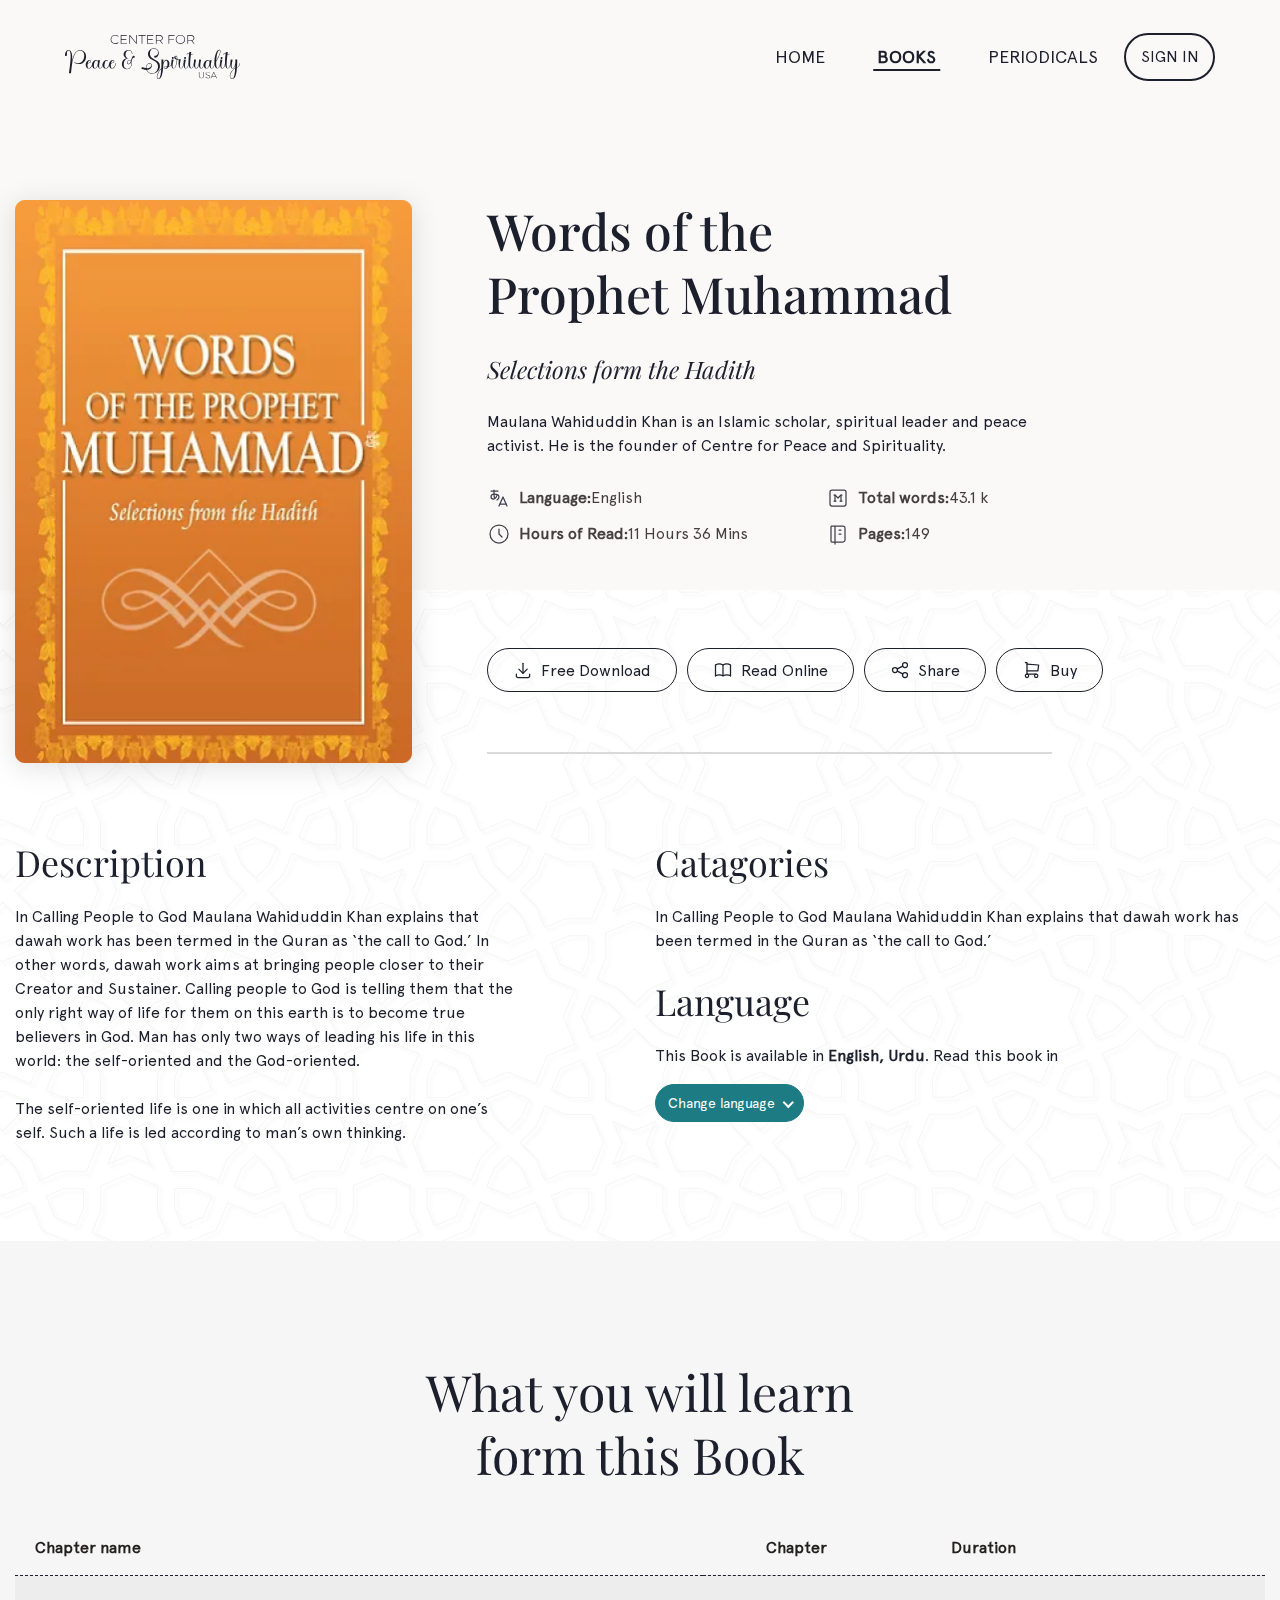
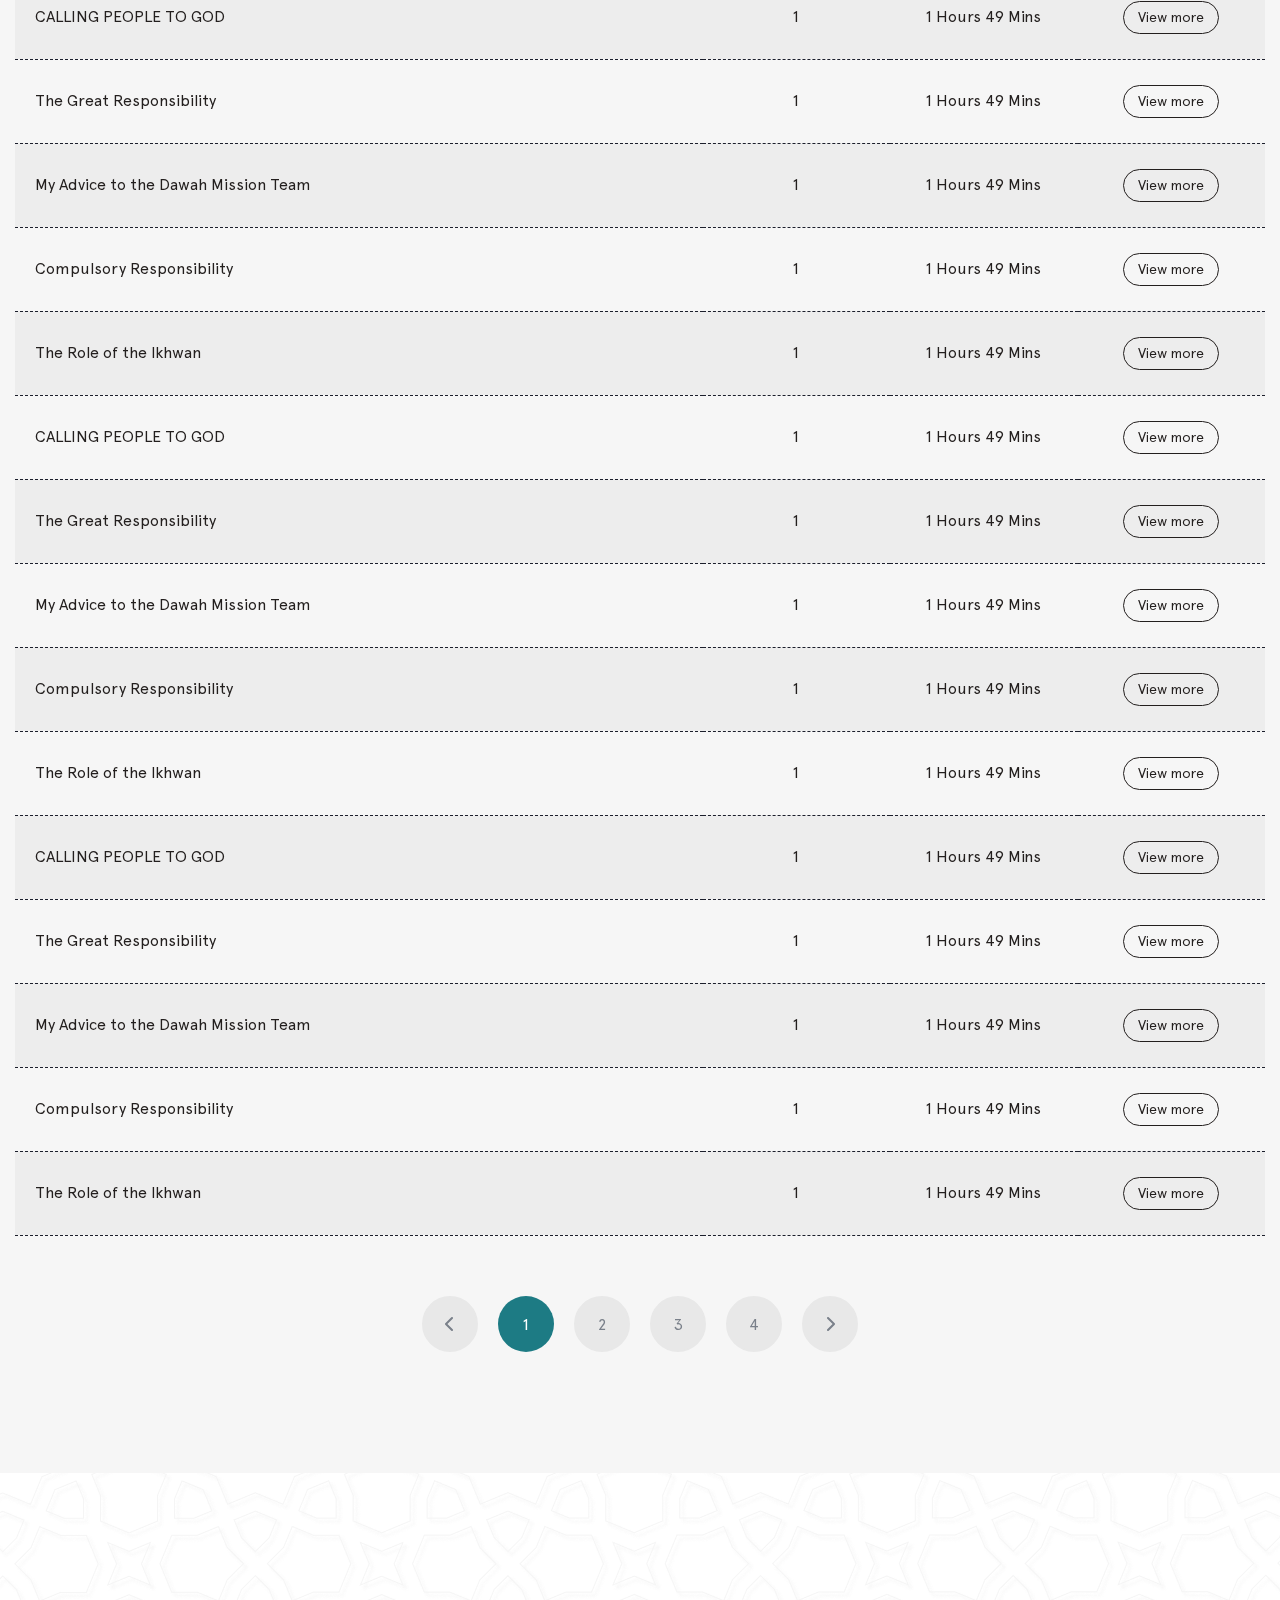
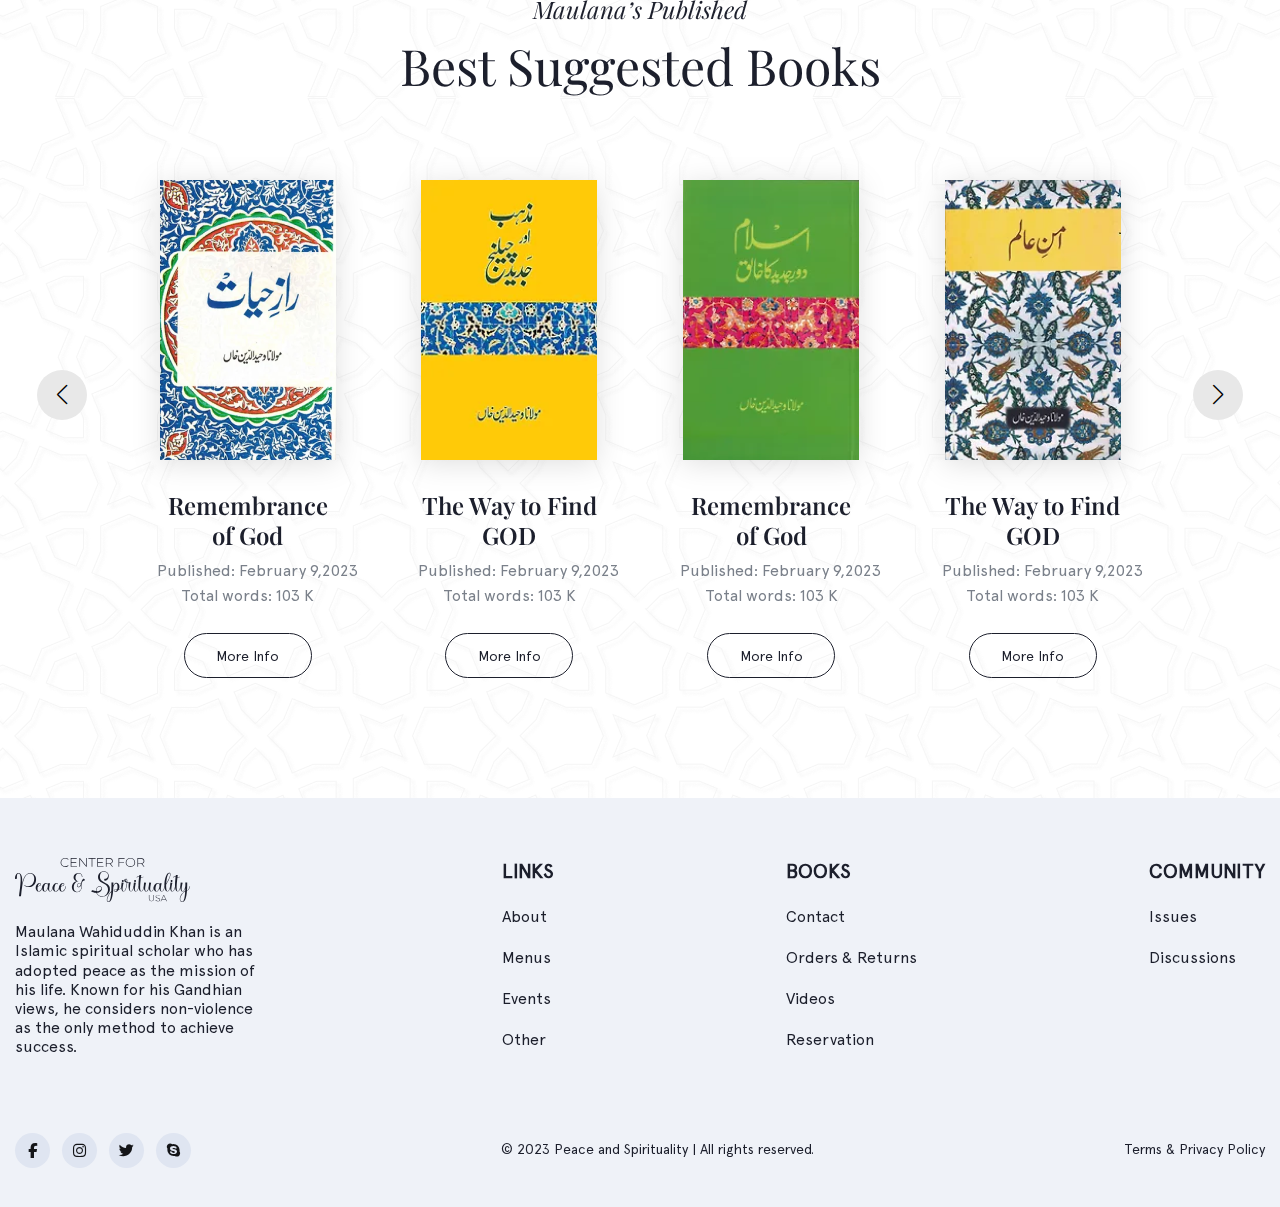
==== commit d4123940: "final file added all page change logo" ====
--- a/book-details.html
+++ b/book-details.html
@@ -5,7 +5,7 @@
     <meta name="viewport" content="width=device-width, initial-scale=1" />
     <title>Center For Peace and Spirituality - USA</title>
     <!-- favicon img -->
-    <link rel="icon" type="image/x-icon" href="assets/img/index/logo.png" />
+    <link rel="icon" type="image/x-icon" href="assets/img/index/logo.svg" />
     <!-- font awesome cdn  -->
     <link
       rel="stylesheet"
@@ -37,8 +37,8 @@
       <div class="navbar-area">
         <div class="container-fluid">
           <nav class="navbar navbar-expand-lg">
-            <a class="navbar-brand" href="./">
-              <img src="./assets/img/index/logo-color.png" alt="logo" />
+            <a class="navbar-brand" href="index.html">
+              <img src="./assets/img/index/logo-color.svg" alt="logo" />
             </a>
             <button
               class="bg-dark navbar-toggler collapsed"
@@ -56,13 +56,13 @@
             <div class="collapse navbar-collapse" id="navbarSupportedContent">
               <ul class="navbar-nav ml-auto">
                 <li class="nav-item">
-                  <a class="nav-link" href="./">HOME</a>
+                  <a class="nav-link" href="index.html">HOME</a>
                 </li>
                 <li class="nav-item active">
-                  <a class="nav-link" href="/books.html">BOOKS</a>
+                  <a class="nav-link" href="books.html">BOOKS</a>
                 </li>
                 <li class="nav-item">
-                  <a class="nav-link" href="/periodicals.html">PERIODICALS</a>
+                  <a class="nav-link" href="periodicals.html">PERIODICALS</a>
                 </li>
               </ul>
               <form class="form-inline my-2 my-lg-0">
@@ -70,7 +70,7 @@
                   class="button-group d-flex justify-content-center align-items-center"
                 >
                   <a
-                    href="./login.html"
+                    href="signin.html"
                     class="btn login my-2 my-sm-0"
                     type="button"
                   >
@@ -174,7 +174,7 @@
                     >
                   </li>
                   <li>
-                    <a href="#0" class="btn-style-two"
+                    <a href="#0" onclick="openPdfReader()" class="btn-style-two"
                       ><svg
                         width="20"
                         height="20"
@@ -706,7 +706,7 @@
         <div class="footer-content">
           <div class="footer-item">
             <div class="about">
-              <img src="assets/img/index/logo-color.png" alt="logo" />
+              <img src="assets/img/index/logo-color.svg" alt="logo" />
               <p>
                 Maulana Wahiduddin Khan is an Islamic spiritual scholar who has
                 adopted peace as the mission of his life. Known for his Gandhian
@@ -808,6 +808,1179 @@
     </section>
     <!-- copyright section end here  -->
 
+    <!-- *** book read popup section start here -->
+    <!-- menu for book read area-->
+    <section class="book-read-menu-section">
+      <div class="top-fixed-area">
+        <div class="container-fluid">
+          <div class="row">
+            <div class="col-lg-12">
+              <div class="content">
+                <div class="left">
+                  <img src="assets/img/index/logo-color.svg" alt="logo" />
+                  <button onclick="togglePdfMenu()" class="button-toggle">
+                    <span></span>
+                    <span></span>
+                    <span></span>
+                  </button>
+                </div>
+                <div class="middle">
+                  <select class="font-cover-select">
+                    <option data-display="Font cover">Font cover</option>
+                    <option>01. Opening</option>
+                    <option>02. Family of imran</option>
+                    <option>03. The spolis of</option>
+                    <option>04. Lorem ipsum dolor.</option>
+                    <option>
+                      05. Lorem ipsum, dolor sit amet consectetur adipisicing
+                      elit. Incidunt aperiam facere unde, a expedita blanditiis
+                      magnam velit corrupti quia quos?
+                    </option>
+                  </select>
+                  <select class="translate-to">
+                    <option data-display="Translate to">Translate to</option>
+                    <option>English</option>
+                    <option>Spanish</option>
+                    <option>Urdu</option>
+                    <option>Arabic</option>
+                  </select>
+                  <form class="search-form">
+                    <input type="text" placeholder="Search in the book" />
+                    <i class="fa-solid fa-magnifying-glass"></i>
+                  </form>
+                </div>
+                <div class="right flex-wrap">
+                  <div class="d-none next-prev text-nowrap">
+                    <button id="prev-btn" onclick="turnLeft()">
+                      <img src="assets/img/icons/prev.svg" alt="icon" />
+                    </button>
+                    <button id="next-btn" onclick="turnRight()">
+                      <img src="assets/img/icons/next.svg" alt="icon" />
+                    </button>
+                  </div>
+                  <div class="zoom text-nowrap">
+                    <button id="zoom-in-btn">
+                      <img src="assets/img/icons/zoom-in.svg" alt="icon" />
+                    </button>
+                    <button id="zoom-out-btn">
+                      <img src="assets/img/icons/zoom-out.svg" alt="icon" />
+                    </button>
+                  </div>
+                  <button id="book-mark">
+                    <img src="assets/img/icons/bookmark.svg" alt="icon" />
+                  </button>
+                  <div class="copy-read">
+                    <button id="copy">
+                      <img src="assets/img/icons/copy.svg" alt="icon" />
+                    </button>
+                    <button id="book-read-double-page">
+                      <img src="assets/img/icons/book.svg" alt="icon" />
+                    </button>
+                  </div>
+                  <select class="others">
+                    <option class="show-others"></option>
+                    <option>Share</option>
+                    <option>Embed</option>
+                    <option>Buy this book</option>
+                    <option>Find a library</option>
+                  </select>
+                </div>
+              </div>
+            </div>
+          </div>
+        </div>
+      </div>
+    </section>
+
+    <!-- selection popup btns area -->
+    <div class="selection-popup-btns-wrapper">
+      <div id="book-read-selection-popup">
+        <button id="translateBtn">
+          <svg
+            width="20"
+            height="20"
+            viewBox="0 0 20 20"
+            fill="none"
+            xmlns="http://www.w3.org/2000/svg"
+          >
+            <g clip-path="url(#clip0_181_43116)">
+              <path
+                d="M3.33203 4.16675H9.16536"
+                stroke="#7A808A"
+                stroke-width="1.25"
+                stroke-linecap="round"
+                stroke-linejoin="round"
+              />
+              <path
+                d="M7.4987 2.5V4.16667C7.4987 7.84833 5.63286 10.8333 3.33203 10.8333"
+                stroke="#7A808A"
+                stroke-width="1.25"
+                stroke-linecap="round"
+                stroke-linejoin="round"
+              />
+              <path
+                d="M4.16797 7.5C4.16547 9.28667 6.62797 10.7567 9.7513 10.8333"
+                stroke="#7A808A"
+                stroke-width="1.25"
+                stroke-linecap="round"
+                stroke-linejoin="round"
+              />
+              <path
+                d="M10 16.6667L13.3333 9.16675L16.6667 16.6667"
+                stroke="#7A808A"
+                stroke-width="1.25"
+                stroke-linecap="round"
+                stroke-linejoin="round"
+              />
+              <path
+                d="M15.9167 15H10.75"
+                stroke="#7A808A"
+                stroke-width="1.25"
+                stroke-linecap="round"
+                stroke-linejoin="round"
+              />
+            </g>
+            <defs>
+              <clipPath id="clip0_181_43116">
+                <rect width="20" height="20" fill="white" />
+              </clipPath>
+            </defs>
+          </svg>
+        </button>
+        <button id="sourceBtn">
+          <svg
+            width="20"
+            height="20"
+            viewBox="0 0 20 20"
+            fill="none"
+            xmlns="http://www.w3.org/2000/svg"
+          >
+            <g clip-path="url(#clip0_181_43124)">
+              <path
+                d="M5 12.5H17.5"
+                stroke="white"
+                stroke-width="1.25"
+                stroke-linecap="round"
+                stroke-linejoin="round"
+              />
+              <path
+                d="M17.5 15.8333H5"
+                stroke="white"
+                stroke-width="1.25"
+                stroke-linecap="round"
+                stroke-linejoin="round"
+              />
+              <path
+                d="M12.5 9.16675H17.5"
+                stroke="white"
+                stroke-width="1.25"
+                stroke-linecap="round"
+                stroke-linejoin="round"
+              />
+              <path
+                d="M17.5 5.83325H12.5"
+                stroke="white"
+                stroke-width="1.25"
+                stroke-linecap="round"
+                stroke-linejoin="round"
+              />
+              <path
+                d="M7.5 7.49992H8.33333C8.49815 7.49992 8.65927 7.54879 8.79631 7.64036C8.93335 7.73193 9.04016 7.86208 9.10323 8.01435C9.16631 8.16662 9.18281 8.33418 9.15065 8.49583C9.1185 8.65748 9.03913 8.80596 8.92259 8.92251C8.80605 9.03905 8.65756 9.11842 8.49591 9.15057C8.33426 9.18273 8.1667 9.16622 8.01443 9.10315C7.86216 9.04008 7.73201 8.93327 7.64044 8.79623C7.54887 8.65919 7.5 8.49807 7.5 8.33325V6.24992C7.5 5.80789 7.6756 5.38397 7.98816 5.07141C8.30072 4.75885 8.72464 4.58325 9.16667 4.58325"
+                stroke="white"
+                stroke-width="1.25"
+                stroke-linecap="round"
+                stroke-linejoin="round"
+              />
+              <path
+                d="M2.5 7.49992H3.33333C3.49815 7.49992 3.65927 7.54879 3.79631 7.64036C3.93335 7.73193 4.04016 7.86208 4.10323 8.01435C4.16631 8.16662 4.18281 8.33418 4.15065 8.49583C4.1185 8.65748 4.03913 8.80596 3.92259 8.92251C3.80605 9.03905 3.65756 9.11842 3.49591 9.15057C3.33426 9.18273 3.1667 9.16622 3.01443 9.10315C2.86216 9.04008 2.73201 8.93327 2.64044 8.79623C2.54887 8.65919 2.5 8.49807 2.5 8.33325V6.24992C2.5 5.80789 2.67559 5.38397 2.98816 5.07141C3.30072 4.75885 3.72464 4.58325 4.16667 4.58325"
+                stroke="white"
+                stroke-width="1.25"
+                stroke-linecap="round"
+                stroke-linejoin="round"
+              />
+            </g>
+            <defs>
+              <clipPath id="clip0_181_43124">
+                <rect width="20" height="20" fill="white" />
+              </clipPath>
+            </defs>
+          </svg>
+        </button>
+        <button id="copyBtn">
+          <svg
+            width="28"
+            height="28"
+            viewBox="0 0 28 28"
+            fill="none"
+            xmlns="http://www.w3.org/2000/svg"
+          >
+            <g clip-path="url(#clip0_181_43132)">
+              <path
+                d="M19.0013 10.6667H12.3346C11.4142 10.6667 10.668 11.4129 10.668 12.3334V19.0001C10.668 19.9206 11.4142 20.6667 12.3346 20.6667H19.0013C19.9218 20.6667 20.668 19.9206 20.668 19.0001V12.3334C20.668 11.4129 19.9218 10.6667 19.0013 10.6667Z"
+                stroke="#7A808A"
+                stroke-width="1.25"
+                stroke-linecap="round"
+                stroke-linejoin="round"
+              />
+              <path
+                d="M17.332 10.6666V8.99992C17.332 8.55789 17.1564 8.13397 16.8439 7.82141C16.5313 7.50885 16.1074 7.33325 15.6654 7.33325H8.9987C8.55667 7.33325 8.13275 7.50885 7.82019 7.82141C7.50763 8.13397 7.33203 8.55789 7.33203 8.99992V15.6666C7.33203 16.1086 7.50763 16.5325 7.82019 16.8451C8.13275 17.1577 8.55667 17.3333 8.9987 17.3333H10.6654"
+                stroke="#7A808A"
+                stroke-width="1.25"
+                stroke-linecap="round"
+                stroke-linejoin="round"
+              />
+            </g>
+            <defs>
+              <clipPath id="clip0_181_43132">
+                <rect
+                  width="20"
+                  height="20"
+                  fill="white"
+                  transform="translate(4 4)"
+                />
+              </clipPath>
+            </defs>
+          </svg>
+        </button>
+        <button id="share-tweet">
+          <svg
+            width="20"
+            height="20"
+            viewBox="0 0 20 20"
+            fill="none"
+            xmlns="http://www.w3.org/2000/svg"
+          >
+            <g clip-path="url(#clip0_479_27060)">
+              <path
+                d="M18.3346 3.34168C17.5013 3.75001 16.6846 3.91584 15.8346 4.16668C14.9005 3.11251 13.5155 3.05418 12.1846 3.55251C10.8538 4.05084 9.98214 5.26918 10.0013 6.66668V7.50001C7.29714 7.56918 4.8888 6.33751 3.33464 4.16668C3.33464 4.16668 -0.150365 10.3608 6.66797 13.3333C5.10797 14.3725 3.55214 15.0733 1.66797 15C4.42464 16.5025 7.4288 17.0192 10.0296 16.2642C13.013 15.3975 15.4646 13.1617 16.4055 9.81251C16.6861 8.7939 16.8255 7.74156 16.8196 6.68501C16.8196 6.47751 18.078 4.37501 18.3346 3.34084V3.34168Z"
+                stroke="#7A808A"
+                stroke-width="1.25"
+                stroke-linecap="round"
+                stroke-linejoin="round"
+              />
+            </g>
+            <defs>
+              <clipPath id="clip0_479_27060">
+                <rect width="20" height="20" fill="white" />
+              </clipPath>
+            </defs>
+          </svg>
+        </button>
+      </div>
+    </div>
+
+    <!-- translate box area -->
+    <div id="book-read-translate-box" class="translate-box">
+      <div class="wrapper">
+        <div class="content">
+          <div class="btns">
+            <select>
+              <option data-display="English">English</option>
+              <option>Spanish</option>
+              <option>Urdu</option>
+              \
+              <option>Hindi</option>
+              <option>Arabic</option>
+            </select>
+            <button id="reverse-btn" class="reverse">
+              <img src="assets/img/icons/reverse.png" alt="icon" />
+            </button>
+            <select>
+              <option data-display="Arabic">Arabic</option>
+              <option>English</option>
+              <option>Urdu</option>
+              \
+              <option>Hindi</option>
+              <option>Bangla</option>
+            </select>
+          </div>
+          <div class="bottom-area">
+            <textarea
+              name="from-lang"
+              id="from-lang"
+              class="from-lang"
+              placeholder="Believe and trust in their Lord. His"
+            ></textarea>
+            <button id="translate-btn" class="btn-style-one">Translate</button>
+            <textarea
+              name="to-lang"
+              id="to-lang"
+              class="to-lang"
+              placeholder=" و سأعرض مثال حي لهذا، من منا لم يتحمل جهد بدني "
+            ></textarea>
+          </div>
+        </div>
+      </div>
+    </div>
+
+    <!-- resource box area -->
+    <div id="book-read-resource-box" class="resource-box">
+      <div class="top-text-area">
+        <h2 class="title">
+          What God most earnestly desires from human beings is worship. The
+          Quran says: “I have not created jinn and mankind except to worship
+          Me.” ( 51:56 )
+        </h2>
+      </div>
+      <hr />
+      <div class="nav-tabs-area">
+        <ul class="nav nav-pills mb-3" id="pills-tab" role="tablist">
+          <li class="nav-item">
+            <a
+              class="nav-link active"
+              id="pills-home-tab"
+              data-toggle="pill"
+              href="#pills-home"
+              role="tab"
+              aria-controls="pills-home"
+              aria-selected="true"
+              >MLA</a
+            >
+          </li>
+          <li class="nav-item">
+            <a
+              class="nav-link"
+              id="pills-profile-tab"
+              data-toggle="pill"
+              href="#pills-profile"
+              role="tab"
+              aria-controls="pills-profile"
+              aria-selected="false"
+              >APA</a
+            >
+          </li>
+          <li class="nav-item">
+            <a
+              class="nav-link"
+              id="pills-contact-tab"
+              data-toggle="pill"
+              href="#pills-contact"
+              role="tab"
+              aria-controls="pills-contact"
+              aria-selected="false"
+              >CHICAGO</a
+            >
+          </li>
+        </ul>
+        <div class="tab-content" id="pills-tabContent">
+          <div
+            class="tab-pane fade show active"
+            id="pills-home"
+            role="tabpanel"
+            aria-labelledby="pills-home-tab"
+          >
+            <div class="text-area-box">
+              <textarea
+                class="tab-resource"
+                placeholder="What God most earnestly desires from human beings is worship. The Quran says: “I have not created jinn and mankind except to worship Me.” ( 51:56 )"
+              ></textarea>
+              <img
+                class="resource-copy-btn"
+                src="assets/img/icons/copy-two.svg"
+                alt="icon"
+              />
+            </div>
+          </div>
+          <div
+            class="tab-pane fade"
+            id="pills-profile"
+            role="tabpanel"
+            aria-labelledby="pills-profile-tab"
+          >
+            <div class="text-area-box">
+              <textarea
+                class="tab-resource"
+                placeholder="What God most earnestly desires from human beings is worship. The Quran says: “I have not created jinn and mankind except to worship Me.” ( 51:56 )"
+              ></textarea>
+              <img
+                class="resource-copy-btn"
+                src="assets/img/icons/copy-two.svg"
+                alt="icon"
+              />
+            </div>
+          </div>
+          <div
+            class="tab-pane fade"
+            id="pills-contact"
+            role="tabpanel"
+            aria-labelledby="pills-contact-tab"
+          >
+            <div class="text-area-box">
+              <textarea
+                class="tab-resource"
+                placeholder="What God most earnestly desires from human beings is worship. The Quran says: “I have not created jinn and mankind except to worship Me.” ( 51:56 )"
+              ></textarea>
+              <img
+                class="resource-copy-btn"
+                src="assets/img/icons/copy-two.svg"
+                alt="icon"
+              />
+            </div>
+          </div>
+        </div>
+      </div>
+    </div>
+
+    <!-- book read area  -->
+    <section class="book-read-section">
+      <!-- single page mode  -->
+      <ul class="book-wrapper">
+        <li class="page-wrapper">
+          <div class="cover-page page">
+            <img src="assets/img/icons/book.png" alt="img" />
+          </div>
+        </li>
+        <li class="page-wrapper">
+          <div class="page">
+            <p class="text">
+              Lorem, ipsum dolor sit amet consectetur adipisicing elit. Rerum
+              repellendus quasi dolore minima eveniet ad nobis ea quis possimus,
+              aspernatur necessitatibus sunt debitis cum autem voluptatem,
+              impedit quibusdam? Libero, placeat. Ullam similique ea dignissimos
+              fugiat reprehenderit labore nulla? Aperiam totam ea neque
+              voluptates sint quisquam facere libero natus iure quo?
+            </p>
+            <p class="text">
+              و سأعرض مثال حي لهذا، من منا لم يتحمل جهد بدني شاق إلا من أجل
+              الحصول على ميزة أو فائدة؟ ولكن من لديه الحق أن ينتقد شخص ما أراد
+              أن يشعر بالسعادة التي لا تشوبها عواقب أليمة أو آخر أراد أن يتجنب
+              الألم الذي ربما تنجم عنه بعض المتعة ؟
+            </p>
+            <p class="text">
+              Lorem, ipsum dolor sit amet consectetur adipisicing elit. Rerum
+              repellendus quasi dolore minima eveniet ad nobis ea quis possimus,
+              aspernatur necessitatibus sunt debitis cum autem voluptatem,
+              impedit quibusdam? Libero, placeat. Ullam similique ea dignissimos
+              fugiat reprehenderit labore nulla? Aperiam totam ea neque
+              voluptates sint quisquam facere libero natus iure quo?
+            </p>
+            <p class="text">
+              و سأعرض مثال حي لهذا، من منا لم يتحمل جهد بدني شاق إلا من أجل
+              الحصول على ميزة أو فائدة؟ ولكن من لديه الحق أن ينتقد شخص ما أراد
+              أن يشعر بالسعادة التي لا تشوبها عواقب أليمة أو آخر أراد أن يتجنب
+              الألم الذي ربما تنجم عنه بعض المتعة ؟
+            </p>
+          </div>
+        </li>
+        <li class="page-wrapper">
+          <div class="page d-flex flex-column-reverse">
+            <p class="text">
+              Lorem, ipsum dolor sit amet consectetur adipisicing elit. Rerum
+              repellendus quasi dolore minima eveniet ad nobis ea quis possimus,
+              aspernatur necessitatibus sunt debitis cum autem voluptatem,
+              impedit quibusdam? Libero, placeat. Ullam similique ea dignissimos
+              fugiat reprehenderit labore nulla? Aperiam totam ea neque
+              voluptates sint quisquam facere libero natus iure quo?
+            </p>
+            <p class="text">
+              و سأعرض مثال حي لهذا، من منا لم يتحمل جهد بدني شاق إلا من أجل
+              الحصول على ميزة أو فائدة؟ ولكن من لديه الحق أن ينتقد شخص ما أراد
+              أن يشعر بالسعادة التي لا تشوبها عواقب أليمة أو آخر أراد أن يتجنب
+              الألم الذي ربما تنجم عنه بعض المتعة ؟
+            </p>
+            <p class="text">
+              Lorem, ipsum dolor sit amet consectetur adipisicing elit. Rerum
+              repellendus quasi dolore minima eveniet ad nobis ea quis possimus,
+              aspernatur necessitatibus sunt debitis cum autem voluptatem,
+              impedit quibusdam? Libero, placeat. Ullam similique ea dignissimos
+              fugiat reprehenderit labore nulla? Aperiam totam ea neque
+              voluptates sint quisquam facere libero natus iure quo?
+            </p>
+            <p class="text">
+              و سأعرض مثال حي لهذا، من منا لم يتحمل جهد بدني شاق إلا من أجل
+              الحصول على ميزة أو فائدة؟ ولكن من لديه الحق أن ينتقد شخص ما أراد
+              أن يشعر بالسعادة التي لا تشوبها عواقب أليمة أو آخر أراد أن يتجنب
+              الألم الذي ربما تنجم عنه بعض المتعة ؟
+            </p>
+          </div>
+        </li>
+        <li class="page-wrapper">
+          <div class="page d-flex flex-column-reverse">
+            <p class="text">
+              Lorem, ipsum dolor sit amet consectetur adipisicing elit. Rerum
+              repellendus quasi dolore minima eveniet ad nobis ea quis possimus,
+              aspernatur necessitatibus sunt debitis cum autem voluptatem,
+              impedit quibusdam? Libero, placeat. Ullam similique ea dignissimos
+              fugiat reprehenderit labore nulla? Aperiam totam ea neque
+              voluptates sint quisquam facere libero natus iure quo?
+            </p>
+            <p class="text">
+              و سأعرض مثال حي لهذا، من منا لم يتحمل جهد بدني شاق إلا من أجل
+              الحصول على ميزة أو فائدة؟ ولكن من لديه الحق أن ينتقد شخص ما أراد
+              أن يشعر بالسعادة التي لا تشوبها عواقب أليمة أو آخر أراد أن يتجنب
+              الألم الذي ربما تنجم عنه بعض المتعة ؟
+            </p>
+            <p class="text">
+              Lorem, ipsum dolor sit amet consectetur adipisicing elit. Rerum
+              repellendus quasi dolore minima eveniet ad nobis ea quis possimus,
+              aspernatur necessitatibus sunt debitis cum autem voluptatem,
+              impedit quibusdam? Libero, placeat. Ullam similique ea dignissimos
+              fugiat reprehenderit labore nulla? Aperiam totam ea neque
+              voluptates sint quisquam facere libero natus iure quo?
+            </p>
+            <p class="text">
+              و سأعرض مثال حي لهذا، من منا لم يتحمل جهد بدني شاق إلا من أجل
+              الحصول على ميزة أو فائدة؟ ولكن من لديه الحق أن ينتقد شخص ما أراد
+              أن يشعر بالسعادة التي لا تشوبها عواقب أليمة أو آخر أراد أن يتجنب
+              الألم الذي ربما تنجم عنه بعض المتعة ؟
+            </p>
+          </div>
+        </li>
+        <li class="page-wrapper">
+          <div class="page">
+            <p class="text">
+              Lorem, ipsum dolor sit amet consectetur adipisicing elit. Rerum
+              repellendus quasi dolore minima eveniet ad nobis ea quis possimus,
+              aspernatur necessitatibus sunt debitis cum autem voluptatem,
+              impedit quibusdam? Libero, placeat. Ullam similique ea dignissimos
+              fugiat reprehenderit labore nulla? Aperiam totam ea neque
+              voluptates sint quisquam facere libero natus iure quo?
+            </p>
+            <p class="text">
+              و سأعرض مثال حي لهذا، من منا لم يتحمل جهد بدني شاق إلا من أجل
+              الحصول على ميزة أو فائدة؟ ولكن من لديه الحق أن ينتقد شخص ما أراد
+              أن يشعر بالسعادة التي لا تشوبها عواقب أليمة أو آخر أراد أن يتجنب
+              الألم الذي ربما تنجم عنه بعض المتعة ؟
+            </p>
+            <p class="text">
+              Lorem, ipsum dolor sit amet consectetur adipisicing elit. Rerum
+              repellendus quasi dolore minima eveniet ad nobis ea quis possimus,
+              aspernatur necessitatibus sunt debitis cum autem voluptatem,
+              impedit quibusdam? Libero, placeat. Ullam similique ea dignissimos
+              fugiat reprehenderit labore nulla? Aperiam totam ea neque
+              voluptates sint quisquam facere libero natus iure quo?
+            </p>
+            <p class="text">
+              و سأعرض مثال حي لهذا، من منا لم يتحمل جهد بدني شاق إلا من أجل
+              الحصول على ميزة أو فائدة؟ ولكن من لديه الحق أن ينتقد شخص ما أراد
+              أن يشعر بالسعادة التي لا تشوبها عواقب أليمة أو آخر أراد أن يتجنب
+              الألم الذي ربما تنجم عنه بعض المتعة ؟
+            </p>
+          </div>
+        </li>
+        <li class="page-wrapper">
+          <div class="page">
+            <p class="text">
+              Lorem, ipsum dolor sit amet consectetur adipisicing elit. Rerum
+              repellendus quasi dolore minima eveniet ad nobis ea quis possimus,
+              aspernatur necessitatibus sunt debitis cum autem voluptatem,
+              impedit quibusdam? Libero, placeat. Ullam similique ea dignissimos
+              fugiat reprehenderit labore nulla? Aperiam totam ea neque
+              voluptates sint quisquam facere libero natus iure quo?
+            </p>
+            <p class="text">
+              و سأعرض مثال حي لهذا، من منا لم يتحمل جهد بدني شاق إلا من أجل
+              الحصول على ميزة أو فائدة؟ ولكن من لديه الحق أن ينتقد شخص ما أراد
+              أن يشعر بالسعادة التي لا تشوبها عواقب أليمة أو آخر أراد أن يتجنب
+              الألم الذي ربما تنجم عنه بعض المتعة ؟
+            </p>
+            <p class="text">
+              Lorem, ipsum dolor sit amet consectetur adipisicing elit. Rerum
+              repellendus quasi dolore minima eveniet ad nobis ea quis possimus,
+              aspernatur necessitatibus sunt debitis cum autem voluptatem,
+              impedit quibusdam? Libero, placeat. Ullam similique ea dignissimos
+              fugiat reprehenderit labore nulla? Aperiam totam ea neque
+              voluptates sint quisquam facere libero natus iure quo?
+            </p>
+            <p class="text">
+              و سأعرض مثال حي لهذا، من منا لم يتحمل جهد بدني شاق إلا من أجل
+              الحصول على ميزة أو فائدة؟ ولكن من لديه الحق أن ينتقد شخص ما أراد
+              أن يشعر بالسعادة التي لا تشوبها عواقب أليمة أو آخر أراد أن يتجنب
+              الألم الذي ربما تنجم عنه بعض المتعة ؟
+            </p>
+          </div>
+        </li>
+        <li class="page-wrapper">
+          <div class="page">
+            <p class="text">
+              Lorem, ipsum dolor sit amet consectetur adipisicing elit. Rerum
+              repellendus quasi dolore minima eveniet ad nobis ea quis possimus,
+              aspernatur necessitatibus sunt debitis cum autem voluptatem,
+              impedit quibusdam? Libero, placeat. Ullam similique ea dignissimos
+              fugiat reprehenderit labore nulla? Aperiam totam ea neque
+              voluptates sint quisquam facere libero natus iure quo?
+            </p>
+            <p class="text">
+              و سأعرض مثال حي لهذا، من منا لم يتحمل جهد بدني شاق إلا من أجل
+              الحصول على ميزة أو فائدة؟ ولكن من لديه الحق أن ينتقد شخص ما أراد
+              أن يشعر بالسعادة التي لا تشوبها عواقب أليمة أو آخر أراد أن يتجنب
+              الألم الذي ربما تنجم عنه بعض المتعة ؟
+            </p>
+            <p class="text">
+              Lorem, ipsum dolor sit amet consectetur adipisicing elit. Rerum
+              repellendus quasi dolore minima eveniet ad nobis ea quis possimus,
+              aspernatur necessitatibus sunt debitis cum autem voluptatem,
+              impedit quibusdam? Libero, placeat. Ullam similique ea dignissimos
+              fugiat reprehenderit labore nulla? Aperiam totam ea neque
+              voluptates sint quisquam facere libero natus iure quo?
+            </p>
+            <p class="text">
+              و سأعرض مثال حي لهذا، من منا لم يتحمل جهد بدني شاق إلا من أجل
+              الحصول على ميزة أو فائدة؟ ولكن من لديه الحق أن ينتقد شخص ما أراد
+              أن يشعر بالسعادة التي لا تشوبها عواقب أليمة أو آخر أراد أن يتجنب
+              الألم الذي ربما تنجم عنه بعض المتعة ؟
+            </p>
+          </div>
+        </li>
+        <li class="page-wrapper">
+          <div class="page d-flex flex-column-reverse">
+            <p class="text">
+              Lorem, ipsum dolor sit amet consectetur adipisicing elit. Rerum
+              repellendus quasi dolore minima eveniet ad nobis ea quis possimus,
+              aspernatur necessitatibus sunt debitis cum autem voluptatem,
+              impedit quibusdam? Libero, placeat. Ullam similique ea dignissimos
+              fugiat reprehenderit labore nulla? Aperiam totam ea neque
+              voluptates sint quisquam facere libero natus iure quo?
+            </p>
+            <p class="text">
+              و سأعرض مثال حي لهذا، من منا لم يتحمل جهد بدني شاق إلا من أجل
+              الحصول على ميزة أو فائدة؟ ولكن من لديه الحق أن ينتقد شخص ما أراد
+              أن يشعر بالسعادة التي لا تشوبها عواقب أليمة أو آخر أراد أن يتجنب
+              الألم الذي ربما تنجم عنه بعض المتعة ؟
+            </p>
+            <p class="text">
+              Lorem, ipsum dolor sit amet consectetur adipisicing elit. Rerum
+              repellendus quasi dolore minima eveniet ad nobis ea quis possimus,
+              aspernatur necessitatibus sunt debitis cum autem voluptatem,
+              impedit quibusdam? Libero, placeat. Ullam similique ea dignissimos
+              fugiat reprehenderit labore nulla? Aperiam totam ea neque
+              voluptates sint quisquam facere libero natus iure quo?
+            </p>
+            <p class="text">
+              و سأعرض مثال حي لهذا، من منا لم يتحمل جهد بدني شاق إلا من أجل
+              الحصول على ميزة أو فائدة؟ ولكن من لديه الحق أن ينتقد شخص ما أراد
+              أن يشعر بالسعادة التي لا تشوبها عواقب أليمة أو آخر أراد أن يتجنب
+              الألم الذي ربما تنجم عنه بعض المتعة ؟
+            </p>
+          </div>
+        </li>
+        <li class="page-wrapper">
+          <div class="page d-flex flex-column-reverse">
+            <p class="text">
+              Lorem, ipsum dolor sit amet consectetur adipisicing elit. Rerum
+              repellendus quasi dolore minima eveniet ad nobis ea quis possimus,
+              aspernatur necessitatibus sunt debitis cum autem voluptatem,
+              impedit quibusdam? Libero, placeat. Ullam similique ea dignissimos
+              fugiat reprehenderit labore nulla? Aperiam totam ea neque
+              voluptates sint quisquam facere libero natus iure quo?
+            </p>
+            <p class="text">
+              و سأعرض مثال حي لهذا، من منا لم يتحمل جهد بدني شاق إلا من أجل
+              الحصول على ميزة أو فائدة؟ ولكن من لديه الحق أن ينتقد شخص ما أراد
+              أن يشعر بالسعادة التي لا تشوبها عواقب أليمة أو آخر أراد أن يتجنب
+              الألم الذي ربما تنجم عنه بعض المتعة ؟
+            </p>
+            <p class="text">
+              Lorem, ipsum dolor sit amet consectetur adipisicing elit. Rerum
+              repellendus quasi dolore minima eveniet ad nobis ea quis possimus,
+              aspernatur necessitatibus sunt debitis cum autem voluptatem,
+              impedit quibusdam? Libero, placeat. Ullam similique ea dignissimos
+              fugiat reprehenderit labore nulla? Aperiam totam ea neque
+              voluptates sint quisquam facere libero natus iure quo?
+            </p>
+            <p class="text">
+              و سأعرض مثال حي لهذا، من منا لم يتحمل جهد بدني شاق إلا من أجل
+              الحصول على ميزة أو فائدة؟ ولكن من لديه الحق أن ينتقد شخص ما أراد
+              أن يشعر بالسعادة التي لا تشوبها عواقب أليمة أو آخر أراد أن يتجنب
+              الألم الذي ربما تنجم عنه بعض المتعة ؟
+            </p>
+          </div>
+        </li>
+        <li class="page-wrapper">
+          <div class="page">
+            <p class="text">
+              Lorem, ipsum dolor sit amet consectetur adipisicing elit. Rerum
+              repellendus quasi dolore minima eveniet ad nobis ea quis possimus,
+              aspernatur necessitatibus sunt debitis cum autem voluptatem,
+              impedit quibusdam? Libero, placeat. Ullam similique ea dignissimos
+              fugiat reprehenderit labore nulla? Aperiam totam ea neque
+              voluptates sint quisquam facere libero natus iure quo?
+            </p>
+            <p class="text">
+              و سأعرض مثال حي لهذا، من منا لم يتحمل جهد بدني شاق إلا من أجل
+              الحصول على ميزة أو فائدة؟ ولكن من لديه الحق أن ينتقد شخص ما أراد
+              أن يشعر بالسعادة التي لا تشوبها عواقب أليمة أو آخر أراد أن يتجنب
+              الألم الذي ربما تنجم عنه بعض المتعة ؟
+            </p>
+            <p class="text">
+              Lorem, ipsum dolor sit amet consectetur adipisicing elit. Rerum
+              repellendus quasi dolore minima eveniet ad nobis ea quis possimus,
+              aspernatur necessitatibus sunt debitis cum autem voluptatem,
+              impedit quibusdam? Libero, placeat. Ullam similique ea dignissimos
+              fugiat reprehenderit labore nulla? Aperiam totam ea neque
+              voluptates sint quisquam facere libero natus iure quo?
+            </p>
+            <p class="text">
+              و سأعرض مثال حي لهذا، من منا لم يتحمل جهد بدني شاق إلا من أجل
+              الحصول على ميزة أو فائدة؟ ولكن من لديه الحق أن ينتقد شخص ما أراد
+              أن يشعر بالسعادة التي لا تشوبها عواقب أليمة أو آخر أراد أن يتجنب
+              الألم الذي ربما تنجم عنه بعض المتعة ؟
+            </p>
+          </div>
+        </li>
+        <li class="page-wrapper">
+          <div class="page">
+            <p class="text">
+              Lorem, ipsum dolor sit amet consectetur adipisicing elit. Rerum
+              repellendus quasi dolore minima eveniet ad nobis ea quis possimus,
+              aspernatur necessitatibus sunt debitis cum autem voluptatem,
+              impedit quibusdam? Libero, placeat. Ullam similique ea dignissimos
+              fugiat reprehenderit labore nulla? Aperiam totam ea neque
+              voluptates sint quisquam facere libero natus iure quo?
+            </p>
+            <p class="text">
+              و سأعرض مثال حي لهذا، من منا لم يتحمل جهد بدني شاق إلا من أجل
+              الحصول على ميزة أو فائدة؟ ولكن من لديه الحق أن ينتقد شخص ما أراد
+              أن يشعر بالسعادة التي لا تشوبها عواقب أليمة أو آخر أراد أن يتجنب
+              الألم الذي ربما تنجم عنه بعض المتعة ؟
+            </p>
+            <p class="text">
+              Lorem, ipsum dolor sit amet consectetur adipisicing elit. Rerum
+              repellendus quasi dolore minima eveniet ad nobis ea quis possimus,
+              aspernatur necessitatibus sunt debitis cum autem voluptatem,
+              impedit quibusdam? Libero, placeat. Ullam similique ea dignissimos
+              fugiat reprehenderit labore nulla? Aperiam totam ea neque
+              voluptates sint quisquam facere libero natus iure quo?
+            </p>
+            <p class="text">
+              و سأعرض مثال حي لهذا، من منا لم يتحمل جهد بدني شاق إلا من أجل
+              الحصول على ميزة أو فائدة؟ ولكن من لديه الحق أن ينتقد شخص ما أراد
+              أن يشعر بالسعادة التي لا تشوبها عواقب أليمة أو آخر أراد أن يتجنب
+              الألم الذي ربما تنجم عنه بعض المتعة ؟
+            </p>
+          </div>
+        </li>
+      </ul>
+      <!-- double page mode  -->
+      <div class="d-none book-section double-page-mode">
+        <div class="container">
+          <div class="right">
+            <figure class="back" id="back-cover"></figure>
+            <figure
+              class="front d-flex h-100 align-items-center justify-content-center"
+            >
+              <h2>The End</h2>
+            </figure>
+          </div>
+          <div class="right">
+            <figure class="back">
+              <div class="page-content">
+                <p class="text">
+                  Lorem, ipsum dolor sit amet consectetur adipisicing elit.
+                  Rerum repellendus quasi dolore minima eveniet ad nobis ea quis
+                  possimus, aspernatur necessitatibus sunt debitis cum autem
+                  voluptatem, impedit quibusdam? Libero, placeat. Ullam
+                  similique ea dignissimos fugiat reprehenderit labore nulla?
+                  Aperiam totam ea neque voluptates sint quisquam facere libero
+                  natus iure quo?
+                </p>
+                <p class="text">
+                  و سأعرض مثال حي لهذا، من منا لم يتحمل جهد بدني شاق إلا من أجل
+                  الحصول على ميزة أو فائدة؟ ولكن من لديه الحق أن ينتقد شخص ما
+                  أراد أن يشعر بالسعادة التي لا تشوبها عواقب أليمة أو آخر أراد
+                  أن يتجنب الألم الذي ربما تنجم عنه بعض المتعة ؟
+                </p>
+              </div>
+            </figure>
+            <figure class="front">
+              <div class="page-content">
+                <p class="text">
+                  Lorem, ipsum dolor sit amet consectetur adipisicing elit.
+                  Rerum repellendus quasi dolore minima eveniet ad nobis ea quis
+                  possimus, aspernatur necessitatibus sunt debitis cum autem
+                  voluptatem, impedit quibusdam? Libero, placeat. Ullam
+                  similique ea dignissimos fugiat reprehenderit labore nulla?
+                  Aperiam totam ea neque voluptates sint quisquam facere libero
+                  natus iure quo?
+                </p>
+                <p class="text">
+                  و سأعرض مثال حي لهذا، من منا لم يتحمل جهد بدني شاق إلا من أجل
+                  الحصول على ميزة أو فائدة؟ ولكن من لديه الحق أن ينتقد شخص ما
+                  أراد أن يشعر بالسعادة التي لا تشوبها عواقب أليمة أو آخر أراد
+                  أن يتجنب الألم الذي ربما تنجم عنه بعض المتعة ؟
+                </p>
+                <p class="text">
+                  Lorem, ipsum dolor sit amet consectetur adipisicing elit.
+                  Rerum repellendus quasi dolore minima eveniet ad nobis ea quis
+                  possimus, aspernatur necessitatibus sunt debitis cum autem
+                  voluptatem, impedit quibusdam? Libero, placeat. Ullam
+                  similique ea dignissimos fugiat reprehenderit labore nulla?
+                  Aperiam totam ea neque voluptates sint quisquam facere libero
+                  natus iure quo?
+                </p>
+                <p class="text">
+                  و سأعرض مثال حي لهذا، من منا لم يتحمل جهد بدني شاق إلا من أجل
+                  الحصول على ميزة أو فائدة؟ ولكن من لديه الحق أن ينتقد شخص ما
+                  أراد أن يشعر بالسعادة التي لا تشوبها عواقب أليمة أو آخر أراد
+                  أن يتجنب الألم الذي ربما تنجم عنه بعض المتعة ؟
+                </p>
+              </div>
+            </figure>
+          </div>
+          <div class="right">
+            <figure class="back">
+              <div class="page-content">
+                <p class="text">
+                  Lorem, ipsum dolor sit amet consectetur adipisicing elit.
+                  Rerum repellendus quasi dolore minima eveniet ad nobis ea quis
+                  possimus, aspernatur necessitatibus sunt debitis cum autem
+                  voluptatem, impedit quibusdam? Libero, placeat. Ullam
+                  similique ea dignissimos fugiat reprehenderit labore nulla?
+                  Aperiam totam ea neque voluptates sint quisquam facere libero
+                  natus iure quo?
+                </p>
+                <p class="text">
+                  و سأعرض مثال حي لهذا، من منا لم يتحمل جهد بدني شاق إلا من أجل
+                  الحصول على ميزة أو فائدة؟ ولكن من لديه الحق أن ينتقد شخص ما
+                  أراد أن يشعر بالسعادة التي لا تشوبها عواقب أليمة أو آخر أراد
+                  أن يتجنب الألم الذي ربما تنجم عنه بعض المتعة ؟
+                </p>
+                <p class="text">
+                  Lorem, ipsum dolor sit amet consectetur adipisicing elit.
+                  Rerum repellendus quasi dolore minima eveniet ad nobis ea quis
+                  possimus, aspernatur necessitatibus sunt debitis cum autem
+                  voluptatem, impedit quibusdam? Libero, placeat. Ullam
+                  similique ea dignissimos fugiat reprehenderit labore nulla?
+                  Aperiam totam ea neque voluptates sint quisquam facere libero
+                  natus iure quo?
+                </p>
+                <p class="text">
+                  و سأعرض مثال حي لهذا، من منا لم يتحمل جهد بدني شاق إلا من أجل
+                  الحصول على ميزة أو فائدة؟ ولكن من لديه الحق أن ينتقد شخص ما
+                  أراد أن يشعر بالسعادة التي لا تشوبها عواقب أليمة أو آخر أراد
+                  أن يتجنب الألم الذي ربما تنجم عنه بعض المتعة ؟
+                </p>
+              </div>
+            </figure>
+            <figure class="front">
+              <div class="page-content">
+                <p class="text">
+                  Lorem, ipsum dolor sit amet consectetur adipisicing elit.
+                  Rerum repellendus quasi dolore minima eveniet ad nobis ea quis
+                  possimus, aspernatur necessitatibus sunt debitis cum autem
+                  voluptatem, impedit quibusdam? Libero, placeat. Ullam
+                  similique ea dignissimos fugiat reprehenderit labore nulla?
+                  Aperiam totam ea neque voluptates sint quisquam facere libero
+                  natus iure quo?
+                </p>
+                <p class="text">
+                  و سأعرض مثال حي لهذا، من منا لم يتحمل جهد بدني شاق إلا من أجل
+                  الحصول على ميزة أو فائدة؟ ولكن من لديه الحق أن ينتقد شخص ما
+                  أراد أن يشعر بالسعادة التي لا تشوبها عواقب أليمة أو آخر أراد
+                  أن يتجنب الألم الذي ربما تنجم عنه بعض المتعة ؟
+                </p>
+                <p class="text">
+                  Lorem, ipsum dolor sit amet consectetur adipisicing elit.
+                  Rerum repellendus quasi dolore minima eveniet ad nobis ea quis
+                  possimus, aspernatur necessitatibus sunt debitis cum autem
+                  voluptatem, impedit quibusdam? Libero, placeat. Ullam
+                  similique ea dignissimos fugiat reprehenderit labore nulla?
+                  Aperiam totam ea neque voluptates sint quisquam facere libero
+                  natus iure quo?
+                </p>
+                <p class="text">
+                  و سأعرض مثال حي لهذا، من منا لم يتحمل جهد بدني شاق إلا من أجل
+                  الحصول على ميزة أو فائدة؟ ولكن من لديه الحق أن ينتقد شخص ما
+                  أراد أن يشعر بالسعادة التي لا تشوبها عواقب أليمة أو آخر أراد
+                  أن يتجنب الألم الذي ربما تنجم عنه بعض المتعة ؟
+                </p>
+              </div>
+            </figure>
+          </div>
+          <div class="right">
+            <figure class="back">
+              <div class="page-content">
+                <p class="text">
+                  Lorem, ipsum dolor sit amet consectetur adipisicing elit.
+                  Rerum repellendus quasi dolore minima eveniet ad nobis ea quis
+                  possimus, aspernatur necessitatibus sunt debitis cum autem
+                  voluptatem, impedit quibusdam? Libero, placeat. Ullam
+                  similique ea dignissimos fugiat reprehenderit labore nulla?
+                  Aperiam totam ea neque voluptates sint quisquam facere libero
+                  natus iure quo?
+                </p>
+                <p class="text">
+                  و سأعرض مثال حي لهذا، من منا لم يتحمل جهد بدني شاق إلا من أجل
+                  الحصول على ميزة أو فائدة؟ ولكن من لديه الحق أن ينتقد شخص ما
+                  أراد أن يشعر بالسعادة التي لا تشوبها عواقب أليمة أو آخر أراد
+                  أن يتجنب الألم الذي ربما تنجم عنه بعض المتعة ؟
+                </p>
+                <p class="text">
+                  Lorem, ipsum dolor sit amet consectetur adipisicing elit.
+                  Rerum repellendus quasi dolore minima eveniet ad nobis ea quis
+                  possimus, aspernatur necessitatibus sunt debitis cum autem
+                  voluptatem, impedit quibusdam? Libero, placeat. Ullam
+                  similique ea dignissimos fugiat reprehenderit labore nulla?
+                  Aperiam totam ea neque voluptates sint quisquam facere libero
+                  natus iure quo?
+                </p>
+                <p class="text">
+                  و سأعرض مثال حي لهذا، من منا لم يتحمل جهد بدني شاق إلا من أجل
+                  الحصول على ميزة أو فائدة؟ ولكن من لديه الحق أن ينتقد شخص ما
+                  أراد أن يشعر بالسعادة التي لا تشوبها عواقب أليمة أو آخر أراد
+                  أن يتجنب الألم الذي ربما تنجم عنه بعض المتعة ؟
+                </p>
+              </div>
+            </figure>
+            <figure class="front">
+              <div class="page-content">
+                <p class="text">
+                  Lorem, ipsum dolor sit amet consectetur adipisicing elit.
+                  Rerum repellendus quasi dolore minima eveniet ad nobis ea quis
+                  possimus, aspernatur necessitatibus sunt debitis cum autem
+                  voluptatem, impedit quibusdam? Libero, placeat. Ullam
+                  similique ea dignissimos fugiat reprehenderit labore nulla?
+                  Aperiam totam ea neque voluptates sint quisquam facere libero
+                  natus iure quo?
+                </p>
+                <p class="text">
+                  و سأعرض مثال حي لهذا، من منا لم يتحمل جهد بدني شاق إلا من أجل
+                  الحصول على ميزة أو فائدة؟ ولكن من لديه الحق أن ينتقد شخص ما
+                  أراد أن يشعر بالسعادة التي لا تشوبها عواقب أليمة أو آخر أراد
+                  أن يتجنب الألم الذي ربما تنجم عنه بعض المتعة ؟
+                </p>
+                <p class="text">
+                  Lorem, ipsum dolor sit amet consectetur adipisicing elit.
+                  Rerum repellendus quasi dolore minima eveniet ad nobis ea quis
+                  possimus, aspernatur necessitatibus sunt debitis cum autem
+                  voluptatem, impedit quibusdam? Libero, placeat. Ullam
+                  similique ea dignissimos fugiat reprehenderit labore nulla?
+                  Aperiam totam ea neque voluptates sint quisquam facere libero
+                  natus iure quo?
+                </p>
+                <p class="text">
+                  و سأعرض مثال حي لهذا، من منا لم يتحمل جهد بدني شاق إلا من أجل
+                  الحصول على ميزة أو فائدة؟ ولكن من لديه الحق أن ينتقد شخص ما
+                  أراد أن يشعر بالسعادة التي لا تشوبها عواقب أليمة أو آخر أراد
+                  أن يتجنب الألم الذي ربما تنجم عنه بعض المتعة ؟
+                </p>
+              </div>
+            </figure>
+          </div>
+          <div class="right">
+            <figure class="back">
+              <div class="page-content">
+                <p class="text">
+                  Lorem, ipsum dolor sit amet consectetur adipisicing elit.
+                  Rerum repellendus quasi dolore minima eveniet ad nobis ea quis
+                  possimus, aspernatur necessitatibus sunt debitis cum autem
+                  voluptatem, impedit quibusdam? Libero, placeat. Ullam
+                  similique ea dignissimos fugiat reprehenderit labore nulla?
+                  Aperiam totam ea neque voluptates sint quisquam facere libero
+                  natus iure quo?
+                </p>
+                <p class="text">
+                  و سأعرض مثال حي لهذا، من منا لم يتحمل جهد بدني شاق إلا من أجل
+                  الحصول على ميزة أو فائدة؟ ولكن من لديه الحق أن ينتقد شخص ما
+                  أراد أن يشعر بالسعادة التي لا تشوبها عواقب أليمة أو آخر أراد
+                  أن يتجنب الألم الذي ربما تنجم عنه بعض المتعة ؟
+                </p>
+                <p class="text">
+                  Lorem, ipsum dolor sit amet consectetur adipisicing elit.
+                  Rerum repellendus quasi dolore minima eveniet ad nobis ea quis
+                  possimus, aspernatur necessitatibus sunt debitis cum autem
+                  voluptatem, impedit quibusdam? Libero, placeat. Ullam
+                  similique ea dignissimos fugiat reprehenderit labore nulla?
+                  Aperiam totam ea neque voluptates sint quisquam facere libero
+                  natus iure quo?
+                </p>
+                <p class="text">
+                  و سأعرض مثال حي لهذا، من منا لم يتحمل جهد بدني شاق إلا من أجل
+                  الحصول على ميزة أو فائدة؟ ولكن من لديه الحق أن ينتقد شخص ما
+                  أراد أن يشعر بالسعادة التي لا تشوبها عواقب أليمة أو آخر أراد
+                  أن يتجنب الألم الذي ربما تنجم عنه بعض المتعة ؟
+                </p>
+              </div>
+            </figure>
+            <figure class="front">
+              <div class="page-content">
+                <p class="text">
+                  Lorem, ipsum dolor sit amet consectetur adipisicing elit.
+                  Rerum repellendus quasi dolore minima eveniet ad nobis ea quis
+                  possimus, aspernatur necessitatibus sunt debitis cum autem
+                  voluptatem, impedit quibusdam? Libero, placeat. Ullam
+                  similique ea dignissimos fugiat reprehenderit labore nulla?
+                  Aperiam totam ea neque voluptates sint quisquam facere libero
+                  natus iure quo?
+                </p>
+                <p class="text">
+                  و سأعرض مثال حي لهذا، من منا لم يتحمل جهد بدني شاق إلا من أجل
+                  الحصول على ميزة أو فائدة؟ ولكن من لديه الحق أن ينتقد شخص ما
+                  أراد أن يشعر بالسعادة التي لا تشوبها عواقب أليمة أو آخر أراد
+                  أن يتجنب الألم الذي ربما تنجم عنه بعض المتعة ؟
+                </p>
+                <p class="text">
+                  Lorem, ipsum dolor sit amet consectetur adipisicing elit.
+                  Rerum repellendus quasi dolore minima eveniet ad nobis ea quis
+                  possimus, aspernatur necessitatibus sunt debitis cum autem
+                  voluptatem, impedit quibusdam? Libero, placeat. Ullam
+                  similique ea dignissimos fugiat reprehenderit labore nulla?
+                  Aperiam totam ea neque voluptates sint quisquam facere libero
+                  natus iure quo?
+                </p>
+                <p class="text">
+                  و سأعرض مثال حي لهذا، من منا لم يتحمل جهد بدني شاق إلا من أجل
+                  الحصول على ميزة أو فائدة؟ ولكن من لديه الحق أن ينتقد شخص ما
+                  أراد أن يشعر بالسعادة التي لا تشوبها عواقب أليمة أو آخر أراد
+                  أن يتجنب الألم الذي ربما تنجم عنه بعض المتعة ؟
+                </p>
+              </div>
+            </figure>
+          </div>
+          <div class="right">
+            <figure class="back">
+              <div class="page-content">
+                <p class="text">
+                  Lorem, ipsum dolor sit amet consectetur adipisicing elit.
+                  Rerum repellendus quasi dolore minima eveniet ad nobis ea quis
+                  possimus, aspernatur necessitatibus sunt debitis cum autem
+                  voluptatem, impedit quibusdam? Libero, placeat. Ullam
+                  similique ea dignissimos fugiat reprehenderit labore nulla?
+                  Aperiam totam ea neque voluptates sint quisquam facere libero
+                  natus iure quo?
+                </p>
+                <p class="text">
+                  و سأعرض مثال حي لهذا، من منا لم يتحمل جهد بدني شاق إلا من أجل
+                  الحصول على ميزة أو فائدة؟ ولكن من لديه الحق أن ينتقد شخص ما
+                  أراد أن يشعر بالسعادة التي لا تشوبها عواقب أليمة أو آخر أراد
+                  أن يتجنب الألم الذي ربما تنجم عنه بعض المتعة ؟
+                </p>
+                <p class="text">
+                  Lorem, ipsum dolor sit amet consectetur adipisicing elit.
+                  Rerum repellendus quasi dolore minima eveniet ad nobis ea quis
+                  possimus, aspernatur necessitatibus sunt debitis cum autem
+                  voluptatem, impedit quibusdam? Libero, placeat. Ullam
+                  similique ea dignissimos fugiat reprehenderit labore nulla?
+                  Aperiam totam ea neque voluptates sint quisquam facere libero
+                  natus iure quo?
+                </p>
+                <p class="text">
+                  و سأعرض مثال حي لهذا، من منا لم يتحمل جهد بدني شاق إلا من أجل
+                  الحصول على ميزة أو فائدة؟ ولكن من لديه الحق أن ينتقد شخص ما
+                  أراد أن يشعر بالسعادة التي لا تشوبها عواقب أليمة أو آخر أراد
+                  أن يتجنب الألم الذي ربما تنجم عنه بعض المتعة ؟
+                </p>
+              </div>
+            </figure>
+            <figure class="front">
+              <div class="page-content">
+                <p class="text">
+                  Lorem, ipsum dolor sit amet consectetur adipisicing elit.
+                  Rerum repellendus quasi dolore minima eveniet ad nobis ea quis
+                  possimus, aspernatur necessitatibus sunt debitis cum autem
+                  voluptatem, impedit quibusdam? Libero, placeat. Ullam
+                  similique ea dignissimos fugiat reprehenderit labore nulla?
+                  Aperiam totam ea neque voluptates sint quisquam facere libero
+                  natus iure quo?
+                </p>
+                <p class="text">
+                  و سأعرض مثال حي لهذا، من منا لم يتحمل جهد بدني شاق إلا من أجل
+                  الحصول على ميزة أو فائدة؟ ولكن من لديه الحق أن ينتقد شخص ما
+                  أراد أن يشعر بالسعادة التي لا تشوبها عواقب أليمة أو آخر أراد
+                  أن يتجنب الألم الذي ربما تنجم عنه بعض المتعة ؟
+                </p>
+                <p class="text">
+                  Lorem, ipsum dolor sit amet consectetur adipisicing elit.
+                  Rerum repellendus quasi dolore minima eveniet ad nobis ea quis
+                  possimus, aspernatur necessitatibus sunt debitis cum autem
+                  voluptatem, impedit quibusdam? Libero, placeat. Ullam
+                  similique ea dignissimos fugiat reprehenderit labore nulla?
+                  Aperiam totam ea neque voluptates sint quisquam facere libero
+                  natus iure quo?
+                </p>
+                <p class="text">
+                  و سأعرض مثال حي لهذا، من منا لم يتحمل جهد بدني شاق إلا من أجل
+                  الحصول على ميزة أو فائدة؟ ولكن من لديه الحق أن ينتقد شخص ما
+                  أراد أن يشعر بالسعادة التي لا تشوبها عواقب أليمة أو آخر أراد
+                  أن يتجنب الألم الذي ربما تنجم عنه بعض المتعة ؟
+                </p>
+              </div>
+            </figure>
+          </div>
+          <div class="right">
+            <figure class="back">
+              <div class="page-content">
+                <p class="text">
+                  Lorem, ipsum dolor sit amet consectetur adipisicing elit.
+                  Rerum repellendus quasi dolore minima eveniet ad nobis ea quis
+                  possimus, aspernatur necessitatibus sunt debitis cum autem
+                  voluptatem, impedit quibusdam? Libero, placeat. Ullam
+                  similique ea dignissimos fugiat reprehenderit labore nulla?
+                  Aperiam totam ea neque voluptates sint quisquam facere libero
+                  natus iure quo?
+                </p>
+                <p class="text">
+                  و سأعرض مثال حي لهذا، من منا لم يتحمل جهد بدني شاق إلا من أجل
+                  الحصول على ميزة أو فائدة؟ ولكن من لديه الحق أن ينتقد شخص ما
+                  أراد أن يشعر بالسعادة التي لا تشوبها عواقب أليمة أو آخر أراد
+                  أن يتجنب الألم الذي ربما تنجم عنه بعض المتعة ؟
+                </p>
+                <p class="text">
+                  Lorem, ipsum dolor sit amet consectetur adipisicing elit.
+                  Rerum repellendus quasi dolore minima eveniet ad nobis ea quis
+                  possimus, aspernatur necessitatibus sunt debitis cum autem
+                  voluptatem, impedit quibusdam? Libero, placeat. Ullam
+                  similique ea dignissimos fugiat reprehenderit labore nulla?
+                  Aperiam totam ea neque voluptates sint quisquam facere libero
+                  natus iure quo?
+                </p>
+                <p class="text">
+                  و سأعرض مثال حي لهذا، من منا لم يتحمل جهد بدني شاق إلا من أجل
+                  الحصول على ميزة أو فائدة؟ ولكن من لديه الحق أن ينتقد شخص ما
+                  أراد أن يشعر بالسعادة التي لا تشوبها عواقب أليمة أو آخر أراد
+                  أن يتجنب الألم الذي ربما تنجم عنه بعض المتعة ؟
+                </p>
+              </div>
+            </figure>
+            <figure class="front">
+              <div class="page-content">
+                <p class="text">
+                  Lorem, ipsum dolor sit amet consectetur adipisicing elit.
+                  Rerum repellendus quasi dolore minima eveniet ad nobis ea quis
+                  possimus, aspernatur necessitatibus sunt debitis cum autem
+                  voluptatem, impedit quibusdam? Libero, placeat. Ullam
+                  similique ea dignissimos fugiat reprehenderit labore nulla?
+                  Aperiam totam ea neque voluptates sint quisquam facere libero
+                  natus iure quo?
+                </p>
+                <p class="text">
+                  و سأعرض مثال حي لهذا، من منا لم يتحمل جهد بدني شاق إلا من أجل
+                  الحصول على ميزة أو فائدة؟ ولكن من لديه الحق أن ينتقد شخص ما
+                  أراد أن يشعر بالسعادة التي لا تشوبها عواقب أليمة أو آخر أراد
+                  أن يتجنب الألم الذي ربما تنجم عنه بعض المتعة ؟
+                </p>
+                <p class="text">
+                  Lorem, ipsum dolor sit amet consectetur adipisicing elit.
+                  Rerum repellendus quasi dolore minima eveniet ad nobis ea quis
+                  possimus, aspernatur necessitatibus sunt debitis cum autem
+                  voluptatem, impedit quibusdam? Libero, placeat. Ullam
+                  similique ea dignissimos fugiat reprehenderit labore nulla?
+                  Aperiam totam ea neque voluptates sint quisquam facere libero
+                  natus iure quo?
+                </p>
+                <p class="text">
+                  و سأعرض مثال حي لهذا، من منا لم يتحمل جهد بدني شاق إلا من أجل
+                  الحصول على ميزة أو فائدة؟ ولكن من لديه الحق أن ينتقد شخص ما
+                  أراد أن يشعر بالسعادة التي لا تشوبها عواقب أليمة أو آخر أراد
+                  أن يتجنب الألم الذي ربما تنجم عنه بعض المتعة ؟
+                </p>
+              </div>
+            </figure>
+          </div>
+          <div class="right">
+            <figure class="back"></figure>
+            <figure
+              class="front"
+              id="cover"
+              style="background-image: url('./assets/img/icons/book.png')"
+            ></figure>
+          </div>
+        </div>
+      </div>
+    </section>
+
+    <!-- ****** book read popup section start here -->
+
     <!-- All js file goes here -->
     <!-- Jquery js  -->
     <script src="assets/js/jquery-3.7.0.min.js"></script>
@@ -823,5 +1996,7 @@
     <script src="assets/js/jquery-nice-select.min.js"></script>
     <!-- Custom Script -->
     <script src="./assets/js/script.js"></script>
+    <!-- Custom script js for book reader -->
+    <script src="assets/js/read-book.js"></script>
   </body>
 </html>
--- a/assets/css/style.min.css
+++ b/assets/css/style.min.css
@@ -1 +1 @@
-@import"https://fonts.googleapis.com/css2?family=Playfair+Display:ital,wght@0,400;0,500;0,600;0,700;0,800;0,900;1,400;1,500;1,600;1,700;1,800;1,900&display=swap";@font-face{font-family:"Apercu";src:url(../fonts/Apercu-Regular-2.ttf)}@media(min-width: 1200px){.container,.container-lg,.container-md,.container-sm,.container-xl{max-width:1285px}}::selection{color:#fff;background-color:#1d7b84}::-webkit-scrollbar{width:8px}::-webkit-scrollbar-track{background:#f6f6f6}::-webkit-scrollbar-thumb{background:#1d7b84;border-radius:4px}::-webkit-scrollbar-thumb:hover{background:#1c1f2c}.nice-select{border-radius:50px;max-height:38px;line-height:37px;outline:none;padding-left:12px;padding-right:28px}.nice-select.style-two{border-color:#1d7b84;color:#fff;background-color:#1d7b84}.nice-select.style-two::after{border-color:#fff}.nice-select .option{font-weight:500;font-size:16px;line-height:100%;color:#231f1e;padding:16px 38px}.nice-select .option:hover{color:#1d7b84}.nice-select.open .list{margin-top:25px}.nice-select:after{height:8px;width:8px}*{margin:0;padding:0;box-sizing:border-box}body{overflow-x:hidden;transition:all .5s ease-in-out;font-family:"Apercu";font-style:normal;background-image:url(../img/index/body-bg.png)}img{max-width:100%;vertical-align:middle;transition:all .3s}button{outline:none;border:none;display:inline-block}button:active{outline:none}button:focus{outline:none;box-shadow:none}.btn:focus{box-shadow:none}ul{list-style:none}a{text-decoration:none}a:hover{text-decoration:none;color:inherit}.section-padding{padding:120px 0}.btn-style-one,.btn-style-two{font-family:"Apercu";font-style:normal;font-weight:400;font-size:14px;white-space:nowrap;line-height:17px;color:#fff;padding:7px 14px;border:1px solid #fff;border-radius:50px;text-decoration:none;transition:all .3s ease;display:inline-block}.btn-style-one:hover,.btn-style-two:hover{background:#1d7b84;color:#fff;border:1px solid #1d7b84;text-decoration:none}.btn-style-one:focus,.btn-style-two:focus{outline:none}.btn-style-two{display:inline-block;background:#1d7b84;transition:all .3s ease;color:#fff;padding:15px 52px;font-size:18px;color:#fff;border:2px solid rgba(0,0,0,0)}.btn-style-two:focus{outline:none}.btn-style-two:hover{background-color:rgba(0,0,0,0);color:#1d7b84;border:2px solid #1d7b84}hr{border-top:2px solid #d9d9d9}.alt-title{font-family:"Playfair Display";font-style:normal;font-weight:600;font-size:86px;line-height:103px;text-align:center;letter-spacing:-0.01em;color:#fff;margin-bottom:-20px}.section-title .subtitle{font-family:"Playfair Display";font-style:italic;font-weight:400;font-size:24px;line-height:32px;color:#1c1f2c;margin-bottom:10px}.section-title .title{font-family:"Playfair Display";font-style:normal;font-weight:400;font-size:50px;line-height:125%;color:#1c1f2c}.hero-title{font-family:"Playfair Display";font-weight:600;font-size:86px;line-height:103px;color:#fff}.hero-text{font-weight:400;font-size:22px;line-height:120%;color:#fff}.swiper-button-next,.swiper-button-prev{background:#e8e8e8;color:#000;transition:all .3s ease;padding:25px;border-radius:50px}.swiper-button-next::after,.swiper-button-prev::after{font-size:20px}.swiper-button-next:hover,.swiper-button-prev:hover{background-color:#1d7b84;color:#fff}.swiper-button-next{margin-right:-80px}.swiper-button-prev{margin-left:-80px}.preloader{position:fixed;width:100vw;height:100vh;background:#1d7b84;z-index:100000000000000000000;display:flex;justify-content:center;align-items:center}.preloader .main-loader{position:fixed;left:50%;top:50%;transform:translate(-50%, -50%);width:60px;height:60px}.preloader .loader1{width:20px;height:20px;background-color:#fff;border-radius:50%;float:left;z-index:9;position:absolute;left:20px;top:20px;animation-name:pulse;animation-duration:2s;animation-iteration-count:infinite;transform-origin:center;animation-delay:0s;transition:transform .4s cubic-bezier(0.075, 0.82, 0.165, 1)}.preloader .loader2{width:40px;height:40px;background-color:#fff;border-radius:50%;float:left;z-index:8;opacity:.7;position:absolute;left:10px;top:10px;animation-name:pulse2;animation-duration:2s;animation-iteration-count:infinite;animation-delay:.3s;transform-origin:center;transition:transform .3s cubic-bezier(0.075, 0.82, 0.165, 1)}.preloader .loader3{width:60px;height:60px;background-color:#fff;border-radius:50%;float:left;z-index:7;opacity:.4;position:absolute;left:0;top:0;animation-name:pulse3;animation-duration:2s;animation-iteration-count:infinite;animation-delay:.5s;transform-origin:center;transition:transform .2s cubic-bezier(0.075, 0.82, 0.165, 1)}@keyframes pulse{from{transform:scale3d(1, 1, 1)}50%{transform:scale3d(0.2, 0.2, 0.2)}}@keyframes pulse2{from{transform:scale3d(1, 1, 1)}50%{transform:scale3d(0, 0, 0)}100%{transform:scale3d(1, 1, 1)}}@keyframes pulse3{from{transform:scale3d(1, 1, 1)}50%{transform:scale3d(0, 0, 0)}90%{transform:scale3d(1, 1, 1)}}.navbar-area{position:absolute;left:0;top:0%;width:100%;z-index:10}.navbar-area .navbar{padding:30px 50px}.navbar-area .nav-item.active .nav-link{position:relative;transition:all .3s ease}.navbar-area .nav-item.active .nav-link::after{position:absolute;left:50%;transform:translate(-50%, -50%);bottom:22%;content:"";transition:all .3s ease;width:90%;height:2%;background-color:#fff}.navbar-area .nav-item .nav-link{font-weight:500;font-size:18px;line-height:200%;color:#fff;margin:0 18px;white-space:nowrap;position:relative;transition:all .3s ease;display:inline-block}.navbar-area .nav-item .nav-link:hover::after{width:90%}.navbar-area .nav-item .nav-link::after{position:absolute;left:50%;transform:translate(-50%, -50%);bottom:22%;content:"";transition:all .3s ease;width:0%;height:2%;background-color:#fff}.navbar-area .button-group a{outline:none;border-radius:225px;color:#fff;position:relative;font-weight:500;font-size:20px;border:1px solid #fff;position:relative;transition:all .3s ease}.navbar-area .button-group a:active{outline:none}.navbar-area .button-group a.login{transition:all .3s ease;min-height:44px;min-width:91px;font-weight:400;font-size:16px;line-height:32px;text-align:center;color:#fff}.navbar-area .button-group a.login:hover{border-color:#1d7b84;background-color:#1d7b84;color:#fff}.hero-area{padding-top:227px;padding-bottom:203px}.hero-area.hero-style-two{padding-top:115px;padding-bottom:155px}.hero-area .hero-content .hero-subtitle{font-family:"Playfair Display";font-style:italic;font-weight:400;font-size:48px;line-height:56px;color:#fff}.hero-area .hero-content .hero-title{margin-bottom:25px}.hero-area .hero-content .hero-text{max-width:827px;margin:auto}.single-books-item{margin-top:75px}.single-books-item .img-box{display:flex;justify-content:center;align-items:center;margin-bottom:30px}.single-books-item .img-box img{filter:drop-shadow(0px 4px 14px rgba(0, 0, 0, 0.12))}.single-books-item .content{text-align:center;padding:0 35px}.single-books-item .content .book-title{font-family:"Playfair Display";font-style:normal;font-weight:600;font-size:24px;line-height:30px;color:#1c1f2c}.single-books-item .content .book-des{margin-bottom:25px;margin-top:5px;font-weight:500;font-size:16px;line-height:25px;color:#7a808a;white-space:nowrap}.single-books-item .content .btn-style-one,.single-books-item .content .btn-style-two{border-color:#1c1f2c;color:#1c1f2c;border-width:1px;padding:14px 30px;min-width:128px;max-height:45px}.single-books-item .content .btn-style-one:hover,.single-books-item .content .btn-style-two:hover{border-color:#1d7b84;color:#fff}.footer-section{background:#eff2f8;padding:60px 0}.footer-section .footer-content{display:flex;justify-content:space-between;flex-wrap:wrap}.footer-section .footer-content .about p{margin-top:20px;font-weight:500;font-size:16px;line-height:120%;display:flex;align-items:center;color:#1c1f2c;max-width:255px}.footer-section .footer-content .footer-item .title{font-weight:700;font-size:20px;line-height:26px;text-transform:uppercase;color:#1c1f2c;margin-bottom:20px}.footer-section .footer-content .footer-item .links li{margin-bottom:15px}.footer-section .footer-content .footer-item .links li:last-child{margin-bottom:0px}.footer-section .footer-content .footer-item .links li a{font-weight:400;font-size:16px;line-height:26px;display:flex;align-items:center;color:#1c1f2c;transition:all .3s ease;position:relative;display:inline-block}.footer-section .footer-content .footer-item .links li a::after{content:"";position:absolute;left:0;bottom:0;width:0%;height:2px;background-color:#1d7b84;transition:all .3s ease}.footer-section .footer-content .footer-item .links li a:hover{color:#1d7b84}.footer-section .footer-content .footer-item .links li a:hover::after{width:100%}.copyright-section{padding-bottom:23px;background:#eff2f8}.copyright-section .copyright-items{display:flex;justify-content:space-between}.copyright-section .socials{display:flex}.copyright-section .socials li{text-align:center;height:35px;width:35px;background:#dfe5f1;border-radius:50%;line-height:35px;transition:all .3s ease;margin-left:12px;cursor:pointer}.copyright-section .socials li:first-child{margin-left:0px}.copyright-section .socials li a{color:#141518;font-size:15px;transition:all .3s ease}.copyright-section .socials li:hover{background-color:#1c1f2c}.copyright-section .socials li:hover a{color:#dfe5f1}.copyright-section .middle p{white-space:nowrap;font-weight:400;font-size:14px;line-height:32px;text-align:center;color:#1c1f2c}.copyright-section .right a{font-weight:400;font-size:14px;line-height:32px;text-align:center;color:#1c1f2c;transition:all .3 ease}.copyright-section .right a:hover{color:#1d7b84}.search-form-area{display:flex;justify-content:center;align-items:center;flex-direction:column}.search-form-area .search-form{margin-top:60px;margin-bottom:20px;max-height:65px;border-radius:50px;background:#fff;position:relative;height:65px;width:100%;max-width:670px}.search-form-area .search-form input{outline:none;border:none;background-color:rgba(0,0,0,0);position:absolute;left:3%;top:0;width:85%;height:100%;font-style:normal;font-weight:400;font-size:20px;line-height:27px;color:#6d767e}.search-form-area .search-form .icon{background:#1d7b84;height:50px;width:50px;border-radius:50%;line-height:25px;margin-left:inherit;cursor:pointer;transition:all .3s ease;position:absolute;right:2%;top:50%;transform:translate(10%, -48%);border:2px solid rgba(0,0,0,0)}.search-form-area .search-form .icon:hover{border-color:#1d7b84;background-color:rgba(0,0,0,0)}.search-form-area .search-form .icon:hover svg path{stroke:#1d7b84}.search-form-area .search-form .icon svg path{stroke:#fff}.search-form-area .popular-search{display:flex;justify-content:center}.search-form-area .popular-search .search-title{white-space:nowrap;font-style:normal;font-weight:400;font-size:16px;line-height:32px;color:#fff}.search-form-area .popular-search .search-item{flex-wrap:wrap;display:flex;justify-content:center;align-items:center}.search-form-area .popular-search .search-item li{margin-left:16px}.single-book-item{width:23%;margin-bottom:32px;max-width:220px}.single-book-item .img-box{position:relative}.single-book-item .img-box .fav{position:absolute;right:4%;top:4%;height:36px;width:36px;background-color:#fff;border-radius:50%;display:flex;justify-content:center;align-items:center;cursor:pointer;transition:all .3s ease}.single-book-item .img-box .fav.active,.single-book-item .img-box .fav:hover{background-color:#1d7b84;color:#fff}.single-book-item .content{display:flex;flex-direction:column;justify-content:space-between}.single-book-item .content .title{min-height:50px;margin:16px 0;font-weight:700;font-size:20px;line-height:120%;color:#231f1e}.single-book-item .content .des li{font-weight:500;font-size:16px;line-height:135%;color:#8e939c;margin-bottom:5px}.single-book-item .content .des li span{color:#444140}.single-book-item .content .btn-style-one,.single-book-item .content .btn-style-two{color:#231f1e;border-color:#231f1e;font-size:16px;padding:12px 50px;font-weight:500}.single-book-item .content .btn-style-one:hover,.single-book-item .content .btn-style-two:hover{border-color:#1d7b84;color:#fff}.pagination-box{margin:30px 0;display:flex;justify-content:center}.pagination-box .pagination li{margin:0 10px;height:56px;width:56px;border-radius:50px;border:2px solid #ddd;text-align:center;line-height:53px;cursor:pointer;transition:all .3s ease}.pagination-box .pagination li.active{background-color:#1d7b84;border-color:rgba(0,0,0,0)}.pagination-box .pagination li.active a{color:#fff !important}.pagination-box .pagination li:hover{border-color:#1d7b84}.pagination-box .pagination li:hover a{color:#1d7b84}.pagination-box .pagination li a{font-family:"Apercu";font-style:normal;font-weight:400;font-size:16px;line-height:26px;text-align:center;color:#7a808a}@media only screen and (max-width: 480px){.pagination-box .pagination li{height:40px;width:40px;line-height:37px}.pagination-box .pagination li a{font-size:14px}}@media only screen and (max-width: 380px){.pagination-box .pagination li{height:35px;width:35px;line-height:32px;margin:0 5px}.pagination-box .pagination li a{font-size:14px}}.year-range-slider{background:#fff;border:1px solid #ebebeb;box-shadow:0px 4px 7px rgba(0,0,0,.03);border-radius:5px;padding:16.5px;margin-bottom:10px}.year-range-slider .title{font-weight:500;font-size:18px;color:#111}.year-range-slider .slider-box{margin-top:-17px}.year-range-slider .irs--round .irs-bar{background-color:#1d7b84}.year-range-slider .irs--round .irs-handle{background-color:#1d7b84;border-color:#fff;box-shadow:0px 0px 0px 3px #1d7b84;cursor:pointer}.year-range-slider .irs--round .irs-handle.state_hover,.year-range-slider .irs--round .irs-handle:hover{background-color:#fff}.year-range-slider .irs--round .irs-handle{width:16px;height:16px;top:32px}.year-range-slider .irs--round .irs-line,.year-range-slider .irs--round .irs-bar{height:10px;cursor:pointer}.year-range-slider .irs--round .irs-from,.year-range-slider .irs--round .irs-to,.year-range-slider .irs--round .irs-single,.year-range-slider .irs--round .irs-single:before,.year-range-slider .irs--round .irs-min,.year-range-slider .irs--round .irs-max{display:none}.year-range-slider .output{margin-top:20px;display:flex;justify-content:space-between;align-items:center;text-align:right;position:relative}.year-range-slider .output input.val-show{border:none;outline:none;width:40%;display:inline-block;font-weight:500;font-size:16px;line-height:30px;color:#1c1f2c;text-align:right;background-color:rgba(0,0,0,0)}.year-range-slider .output input.val-show:first-child{text-align:left;padding-left:15px}.filter-select-item{background:#fff;border:1px solid #ebebeb;box-shadow:0px 4px 7px rgba(0,0,0,.03);border-radius:5px;margin-bottom:10px}.filter-select-item.year .control{margin-bottom:18px}.filter-select-item .card .card-header{padding:0}.filter-select-item .card .card-header button{background-color:#fff;padding:20px 16px;width:100%;text-align:left;display:flex;justify-content:space-between;font-weight:500;font-size:18px;color:#111;align-items:center}.filter-select-item .card .card-header button i{transition:all .3s ease}.filter-select-item .card .card-header button.collapsed i{transform:rotate(180deg)}.filter-select-item .control{display:flex;justify-content:space-between;position:relative;padding-left:30px;margin-bottom:0px;cursor:pointer;font-weight:400;font-size:16px;color:#7a808a;text-transform:capitalize}.filter-select-item .control input{position:absolute;z-index:-1;opacity:0}.filter-select-item .control__indicator{position:absolute;top:2px;left:0;height:20px;width:20px;border-radius:4px;background:rgba(0,0,0,0);border:2px solid #7a808a}.filter-select-item .control--radio .control__indicator{border-radius:50%}.filter-select-item .control:hover input~.control__indicator{background:#1d7b84;border-color:rgba(0,0,0,0)}.filter-select-item .control input:checked~.control__indicator{background:#1d7b84;border-color:rgba(0,0,0,0)}.filter-select-item .control:hover input:not([disabled]):checked~.control__indicator{background:#1d7b84}.filter-select-item .control input:checked:focus~.control__indicator{background:#1d7b84}.filter-select-item .control input:disabled~.control__indicator{pointer-events:none}.filter-select-item .control__indicator:after{content:"";position:absolute;display:none}.filter-select-item .control input:checked~.control__indicator:after{display:block}.filter-select-item .control--checkbox .control__indicator:after{left:6px;top:1px;width:6px;height:11px;border:solid #fff;border-width:0 2px 2px 0;transform:rotate(46deg)}.filter-select-item .control--radio .control__indicator:after{left:7px;top:7px;height:6px;width:6px;border-radius:50%;background:#fff}.header-style-one-section{background-position:center;background-size:cover;background-repeat:no-repeat}.header-style-one-section.with-title-search .hero-content .hero-title{margin-bottom:-20px}.header-style-one-section.with-title .hero-area{padding-top:110px;padding-bottom:180px}.header-style-one-section.with-title .hero-area .hero-content .hero-title{margin-bottom:-105px}.header-style-one-section.bg-img-none{height:590px;background:#fbf9f8}.header-style-one-section.bg-img-none .navbar .nav-item.active .nav-link{font-weight:700}.header-style-one-section.bg-img-none .navbar .nav-item.active .nav-link::after{height:2px;background-color:#1c1f2c}.header-style-one-section.bg-img-none .navbar .nav-item .nav-link{color:#1c1f2c}.header-style-one-section.bg-img-none .navbar .button-group a.login{border-width:2px;color:#1c1f2c;border-color:#1c1f2c}.header-style-one-section.bg-img-none .navbar .button-group a.login:hover{border-color:#1d7b84;color:#fff}.magazine-item{width:23%;margin-bottom:15px;background-color:#fff;padding:16px 10px;border:1px solid #ededed}.magazine-item .content .mag-title{font-weight:700;font-size:20px;line-height:120%;color:#231f1e;margin-top:30px;margin-bottom:10px}.magazine-item .content p{font-weight:500;font-size:16px;line-height:135%;margin-bottom:30px;color:#7a808a;opacity:.85}.magazine-item .content p span{opacity:100;color:#231f1e;font-weight:600}.magazine-item .content .btn-style-one,.magazine-item .content .btn-style-two{display:block;text-align:center;color:#231f1e;border-color:#231f1e;padding:12px 0}.magazine-item .content .btn-style-one:hover,.magazine-item .content .btn-style-two:hover{border-color:#1d7b84;color:#fff;background-color:#1d7b84}#reset-filter-btn{background-color:rgba(0,0,0,0);font-weight:400;font-size:16px;line-height:26px;display:flex;align-items:center;text-align:center;color:#7a808a;transition:all .3s;padding:10px}#reset-filter-btn img{margin-right:10px}#reset-filter-btn:hover{color:#1c1f2c}.breadcrumb-section{padding-top:150px;padding-bottom:80px}.breadcrumb-section .breadcrumb-title{font-family:"Playfair Display";font-weight:600;font-size:86px;color:#fff;text-align:center}@media only screen and (max-width: 991px){.breadcrumb-section .breadcrumb-title{font-size:73px}}@media only screen and (max-width: 768px){.breadcrumb-section .breadcrumb-title{font-size:52px}}@media only screen and (max-width: 520px){.breadcrumb-section .breadcrumb-title{font-size:48px}}@media only screen and (max-width: 480px){.breadcrumb-section .breadcrumb-title{font-size:41px}}@media only screen and (max-width: 420px){.breadcrumb-section .breadcrumb-title{font-size:37px}}@media only screen and (max-width: 380px){.breadcrumb-section .breadcrumb-title{font-size:42px}}@media only screen and (max-width: 340px){.breadcrumb-section .breadcrumb-title{font-size:27px}.breadcrumb-section{padding-top:140px;padding-bottom:60px}}.about-section .video-box{margin:auto;max-width:840px;height:445px;border-radius:24px;position:relative;overflow:hidden}.about-section .video-box video{position:absolute;left:0;top:0;width:100%;height:100%;z-index:9;object-fit:fill}.about-section .video-box #video-play-btn{position:absolute;left:50%;top:50%;transform:translate(-50%, -50%);z-index:10;background-color:rgba(0,0,0,0)}.about-section .video-box #video-play-btn i{font-size:72px;color:#fff;opacity:.7}.about-section .about-content{margin-top:45px}.about-section .about-content span{font-family:"Playfair Display Italic";font-style:italic;font-weight:400;font-size:24px;line-height:32px;color:#1c1f2c}.about-section .about-content .title{font-family:"Playfair Display";font-style:normal;font-weight:400;font-size:50px;line-height:125%;color:#1c1f2c;margin-top:10px;margin-bottom:25px}.about-section .about-content .about{font-style:normal;font-weight:400;font-size:16px;line-height:24px;letter-spacing:-0.01em;color:#1c1f2c;text-align:left}.best-book-section{background:#f6f6f6}.want-to-get-section{padding:100px 0}.want-to-get-section .content{max-width:603px;margin:auto}.want-to-get-section .content .title{font-family:"Playfair Display";font-style:normal;font-weight:600;font-size:72px;line-height:120%;text-align:center;letter-spacing:-0.01em;color:#1c1f2c}.want-to-get-section .content .des{font-family:"Apercu";font-style:normal;font-weight:400;font-size:22px;line-height:28px;text-align:center;letter-spacing:-0.01em;color:#7a808a;margin-top:24px;margin-bottom:36px}.want-to-get-section .content .subscribe{display:block;margin:auto}.want-to-get-section .marquee-area{margin-top:75px;min-height:420px;overflow:hidden}.want-to-get-section .marquee-area .img-gallery{position:relative}.want-to-get-section .marquee-area .img-gallery .marquee-content{display:flex;justify-content:space-around;min-width:100vw}.want-to-get-section .marquee-area .img-gallery .marquee-content .img-box:nth-child(2){margin-top:180px}.want-to-get-section .marquee-area .img-gallery .marquee-content .img-box:nth-child(3),.want-to-get-section .marquee-area .img-gallery .marquee-content .img-box:nth-child(6){margin-top:95px}.want-to-get-section .marquee-area .img-gallery .marquee-content .img-box:nth-child(4){margin-top:215px;margin-left:14px}.want-to-get-section .marquee-area .img-gallery .marquee-content .img-box:nth-child(7){margin-top:190px}.books-details-section{padding-bottom:90px}.books-details-section .right-side-content .all-books .top-content{display:flex;justify-content:space-between;align-items:center;margin-bottom:25px}.books-details-section .right-side-content .all-books .top-content .title{white-space:nowrap;display:inline-block;font-family:"Playfair Display";font-weight:400;font-size:50px;line-height:125%;color:#1c1f2c}.books-details-section .right-side-content .all-books .top-content select{display:inline-block}.books-details-section .right-side-content .all-books .books-items-box{display:flex;justify-content:space-between;flex-wrap:wrap}.book-details-section{padding:80px 0;margin-top:-470px}.book-details-section .img-with-intro-area .img-box img{filter:drop-shadow(0px 4px 14px rgba(0, 0, 0, 0.12))}.book-details-section .img-with-intro-area .book-intro{margin-left:45px}.book-details-section .img-with-intro-area .book-intro .book-title{font-family:"Playfair Display";font-weight:500;font-size:50px;line-height:125%;color:#1c1f2c;max-width:470px}.book-details-section .img-with-intro-area .book-intro .selection{font-family:"Playfair Display";font-style:italic;font-weight:400;font-size:24px;line-height:32px;color:#1c1f2c;margin-top:20px;display:inline-block}.book-details-section .img-with-intro-area .book-intro .des{font-weight:400;font-size:16px;line-height:24px;color:#1c1f2c;margin-top:24px}.book-details-section .img-with-intro-area .book-intro .features{display:flex;flex-wrap:wrap;justify-content:space-between}.book-details-section .img-with-intro-area .book-intro .features li{margin-top:12px;width:40%;white-space:nowrap;font-weight:700;font-size:16px;line-height:135%;color:#231f1e;opacity:.85;display:flex;align-items:center}.book-details-section .img-with-intro-area .book-intro .features li img{display:inline-block;margin-right:8px}.book-details-section .img-with-intro-area .book-intro .features li span{font-weight:500;opacity:1}.book-details-section .img-with-intro-area .book-intro .button-groups{margin:60px 0;display:flex;margin-top:102px}.book-details-section .img-with-intro-area .book-intro .button-groups li{margin-right:10px}.book-details-section .img-with-intro-area .book-intro .button-groups li a{display:flex;justify-content:center;align-items:center;white-space:nowrap;color:#1c1f2c;border-color:#1c1f2c;font-size:16px;border-width:1px;padding:11px 25px;background-color:rgba(0,0,0,0)}.book-details-section .img-with-intro-area .book-intro .button-groups li a svg{margin-right:8px}.book-details-section .img-with-intro-area .book-intro .button-groups li a svg path{stroke:#1c1f2c}.book-details-section .img-with-intro-area .book-intro .button-groups li a:hover{color:#fff;border-color:#1d7b84;background-color:#1d7b84}.book-details-section .img-with-intro-area .book-intro .button-groups li a:hover svg path{stroke:#fff}.book-details-section .description-area{margin-top:70px}.book-details-section .description-area .des-item.language{margin-top:10px}.book-details-section .description-area .des-item .des-title{font-family:"Playfair Display";font-weight:400;font-size:36px;line-height:125%;color:#1c1f2c;margin-bottom:20px}.book-details-section .description-area .des-item .des-text{font-weight:400;font-size:16px;line-height:24px;color:#1c1f2c}.book-details-section .description-area .des-item .des-text span{font-weight:600}.learn-table-section{background:#f6f6f6}.learn-table-section .learn-table-box{overflow-x:scroll}.learn-table-section .learn-table-box .title{font-family:"Playfair Display";font-weight:400;font-size:50px;line-height:125%;color:#1c1f2c;margin:auto;text-align:center;margin-bottom:35px}.learn-table-section .learn-table-box table.learn-table{width:100%}.learn-table-section .learn-table-box table.learn-table thead tr th{white-space:nowrap;padding:16px 20px;text-align:center;font-weight:700;font-size:16px;line-height:135%;color:#231f1e}.learn-table-section .learn-table-box table.learn-table thead tr th:first-child{text-align:left}.learn-table-section .learn-table-box table.learn-table thead tr th:last-child{display:none}.learn-table-section .learn-table-box table.learn-table tbody tr{border-top:1px dashed #1c1f2c}.learn-table-section .learn-table-box table.learn-table tbody tr:last-child{border-bottom:1px dashed #1c1f2c}.learn-table-section .learn-table-box table.learn-table tbody tr td{padding:25px 20px;font-weight:400;font-size:16px;line-height:135%;color:#231f1e}.learn-table-section .learn-table-box table.learn-table tbody tr td:first-child{width:55%}.learn-table-section .learn-table-box table.learn-table tbody tr td:nth-child(2),.learn-table-section .learn-table-box table.learn-table tbody tr td:nth-child(3),.learn-table-section .learn-table-box table.learn-table tbody tr td:nth-child(4){width:15%;text-align:center}.learn-table-section .learn-table-box table.learn-table tbody tr td .btn-style-one,.learn-table-section .learn-table-box table.learn-table tbody tr td .btn-style-two{color:#231f1e;border-color:#231f1e}.learn-table-section .learn-table-box table.learn-table tbody tr td .btn-style-one:hover,.learn-table-section .learn-table-box table.learn-table tbody tr td .btn-style-two:hover{color:#fff;border-color:#1d7b84}.learn-table-section .learn-table-box table.learn-table tbody tr:nth-child(odd){background:#ededed}.learn-table-section .pagination-box{margin-top:60px;margin-bottom:-15px}.learn-table-section .pagination-box li{border-color:#e8e8e8;background-color:#e8e8e8}.magazine-filter{margin:40px 0;margin-top:95px}.magazine-filter .top-title-box{display:flex;align-items:center}.magazine-filter .top-title-box .title{font-weight:400;font-size:50px;line-height:125%;color:#1c1f2c;font-family:"Playfair Display"}.magazine-filter .top-title-box .items-button-group{margin-left:50px;display:flex;align-items:center;flex-wrap:wrap;margin-bottom:0}.magazine-filter .top-title-box .items-button-group li{margin-right:10px;position:relative;margin-top:10px}.magazine-filter .top-title-box .items-button-group li.active .btn-style-one,.magazine-filter .top-title-box .items-button-group li.active .btn-style-two{color:#fff;background:#1d7b84;border-color:#1d7b84}.magazine-filter .top-title-box .items-button-group li.active .btn-style-one svg path,.magazine-filter .top-title-box .items-button-group li.active .btn-style-two svg path{stroke:#fff}.magazine-filter .top-title-box .items-button-group li:nth-child(1)::after{position:absolute;left:-25px;top:50%;width:2px;height:35px;transform:translate(-50%, -50%);background-color:#7a808a;content:""}.magazine-filter .top-title-box .items-button-group .btn-style-one,.magazine-filter .top-title-box .items-button-group .btn-style-two{color:#7a808a;background-color:#fff;border-color:#7a808a;max-height:35px}.magazine-filter .top-title-box .items-button-group .btn-style-one svg path,.magazine-filter .top-title-box .items-button-group .btn-style-two svg path{stroke:#7a808a}.magazine-filter .top-title-box .items-button-group .btn-style-one:hover,.magazine-filter .top-title-box .items-button-group .btn-style-two:hover{color:#fff;background:#1d7b84;border-color:#1d7b84}.magazine-filter .top-title-box .items-button-group .btn-style-one:hover svg path,.magazine-filter .top-title-box .items-button-group .btn-style-two:hover svg path{stroke:#fff}.magazine-items{margin-bottom:60px}.magazine-items .section-top{width:100%;display:flex;justify-content:space-between;align-items:baseline}.magazine-items .section-top .title{font-weight:400;font-size:32px;line-height:125%;color:#1c1f2c;margin-bottom:30px;font-family:"Playfair Display"}.magazine-items .section-top .view-btn{font-weight:400;font-size:20px;line-height:18px;color:#1c1f2c;transition:all .5s ease}.magazine-items .section-top .view-btn:hover{font-weight:700;font-size:20px;line-height:18px;color:#1d7b84}.magazine-items .magazine-items-box{display:flex;justify-content:space-around;flex-wrap:wrap}.periodicals-books-details-section{margin:60px 0}.periodicals-books-details-section .magazine-view-all-box{display:flex;justify-content:space-evenly;flex-wrap:wrap}.periodicals-books-details-section .magazine-view-all-box .magazine-item{width:30%;margin-bottom:15px;background-color:#fff;padding:16px 10px;border:1px solid #ededed}.periodicals-books-details-section .pagination-box{margin:0 0;margin-top:30px}@media only screen and (max-width: 1200px){.about-section .about-content .title{font-size:44px}}@media only screen and (max-width: 991px){.navbar-collapse{transition:all .3s ease-in-out;background-color:#1d7b84;border-radius:4px;margin-top:20px;opacity:0}.navbar-collapse.show{opacity:1;padding-top:40px;padding-bottom:65px}.navbar-toggler{border:1px solid #fff;padding:10px 10px;display:flex;flex-direction:column;background-color:#fff;transition:all .2s ease-in-out}.navbar-toggler.collapsed{background-color:rgba(0,0,0,0);transition:all .2s ease-in-out}.navbar-toggler.collapsed .navbar-toggler-icon{background-color:#fff}.navbar-toggler .navbar-toggler-icon{display:inline-block;width:1.5em;height:1.5em;vertical-align:middle;content:"";background:no-repeat center center;background-size:100% 100%;background-color:#1d7b84;height:2px;border-radius:4px}.navbar-toggler .navbar-toggler-icon:nth-child(even){margin:5px 0}.navbar-nav{margin:20px 0}.small-none{display:none}.navbar-nav .nav-item{padding:10px}.navbar-area .button-group{width:100%}.header-style-one-section .navbar-area .nav-item{text-align:center}.header-style-one-section .navbar-area .nav-item .nav-link{display:inline-block}.header-style-one-section .navbar-area .nav-item .nav-link:hover::after{width:100%}.header-style-one-section .navbar-area .nav-item .nav-link::after{bottom:8%}.hero-title{font-size:73px}.want-to-get-section .content .title{font-size:50px;width:455px;margin:auto}.header-style-one-section .hero-area .search-form form{width:100%}.hero-text{font-size:20px}.about-section .about-content .title{margin-top:15px;margin-bottom:40px}.about-section .about-content .about{padding:0px;margin-top:0px;width:auto}.about-section .about-content .btn-style-two{margin-top:25px}.about-section .left{min-width:100%;margin-left:0px;text-align:left}}@media only screen and (max-width: 768px){.section-padding{padding:80px 0}.single-books-item{margin-top:48px}.section-title .title{font-size:40px}.hero-area .hero-content .hero-title{font-size:52px;margin-bottom:10px}.search-form-area .search-form{margin-top:40px}.want-to-get-section .content .title{font-size:40px;width:455px;margin:auto}.search-form-area .popular-search .search-item{justify-content:left}.about-section .about-content .title{font-size:40px}.hero-area{padding-top:207px;padding-bottom:81px}.header-style-one-section .hero-area .hero-content h3{font-size:50px}.header-style-one-section .hero-area .search-form .popular-search li{white-space:nowrap}.about-section .content .title{font-size:40px}.footer-section.footer-content .links,.footer-section.footer-content .community{width:30%}.footer-section.footer-content div{width:50%}.hero-area .hero-content .hero-subtitle{font-size:34px;line-height:50px}.search-form-area .search-form .icon{right:3%;top:49%}.copyright-section .socials{justify-content:center}.copyright-section .right{text-align:center}.footer-section .footer-content .footer-item:nth-child(3),.footer-section .footer-content .footer-item:nth-child(4){width:30%;margin-top:20px}.footer-section .footer-content .footer-item:nth-child(1){width:50%}.footer-section .footer-content .footer-item:nth-child(2){width:30%}.want-to-get-section .content .title{font-size:40px;width:350px}.want-to-get-section .content .des{font-size:20px}.want-to-get-section .content .subscribe{display:inline;margin-left:auto}.want-to-get-section{padding-bottom:70px}.about-section .video-box{height:40vh;width:100%}.search-form-area .popular-search .search-item li{margin-bottom:10px}.swiper-button-prev,.swiper-button-next{display:none}.single-books-item .content .book-title{font-size:22px}.single-books-item .content .book-des{font-size:14px}.copyright-items{flex-wrap:wrap}.copyright-item{width:100%;text-align:center}.copyright-item:first-child{margin-top:0px}.copyright-item:nth-child(2){margin-top:5px}}@media only screen and (max-width: 668px){.header-style-one-section .hero-area .search-form form input{width:calc(90% - 50px)}.want-to-get-section .marquee-area{margin-top:40px;min-height:50vh;overflow:hidden}.about-section .video-box #video-play-btn i{font-size:40px}.single-books-item .content .btn-style-one,.single-books-item .content .btn-style-two{max-width:110px}.about-section .about-content .btn-style-two{font-size:16px}}@media only screen and (max-width: 599px){.header-style-one-section .hero-area .search-form-area .popular-search{flex-direction:column}.section-title .title{font-size:36px}.section-title .subtitle{font-size:21px}.header-style-one-section .hero-area .search-form-area .popular-search li+li{margin-left:10px;text-align:left}.header-style-one-section .hero-area .search-form form .icon{right:4%}.about-section .content .title{font-size:47px}.search-form-area .search-form{height:50px}.search-form-area .search-form .icon{height:40px;width:40px;right:2%}.search-form-area .search-form input{font-size:17px;width:85%}.search-form-area .popular-search .search-title{margin-bottom:10px}.footer-section .footer-content .footer-item:nth-child(3),.footer-section .footer-content .footer-item:nth-child(4){width:30%;margin-top:0px}.footer-section .footer-content .footer-item:nth-child(1){width:100%}.footer-section .footer-content .footer-item:nth-child(2){width:30%}.footer-section .footer-content .about p{max-width:100%;margin-bottom:45px}.want-to-get-section .content .title{font-size:54px}.about-section .about-content .title{font-size:36px}.about-section .about-content .about{padding:0}.want-to-get-section .content .title{font-size:36px}.want-to-get-section .content .des{margin-top:18px;margin-bottom:25px}.header-style-one-section .hero-area .search-form-area .popular-search li+li{margin-left:10px;text-align:left}.navbar-nav .nav-item{padding:0px}.navbar-area .button-group a.login{min-height:auto;line-height:normal;padding:10px 25px}}@media only screen and (max-width: 520px){.section-padding{padding:60px 0}.marquee-content .img-box{display:inline}.marquee-content .img-box:nth-child(2){margin-top:0px}.marquee-content .img-box:nth-child(3),.marquee-content .img-box:nth-child(6){margin-top:0px}.marquee-content .img-box:nth-child(4){margin-top:0px;margin-left:0px}.marquee-content .img-box:nth-child(7){margin-top:0px}.hero-area .hero-content .hero-title{font-size:48px;margin-bottom:20px;line-height:65px}.about-section .about-content .title{margin-top:15px;margin-bottom:25px}.search-form-area .search-form{margin-top:35px}.header-style-one-section .hero-area .hero-content h3{font-size:45px}.footer-section.footer-content div{width:100%}.footer-section.footer-content .footer-item li:first-child{margin-top:25px}.hero-area .hero-content .hero-subtitle{font-size:40px}.hero-text{font-size:17px}.search-form-area .search-form input{width:85%}.footer-section .footer-content .footer-item:nth-child(3),.footer-section .footer-content .footer-item:nth-child(4){width:50%}.footer-section .footer-content .footer-item:nth-child(1){width:100%}.footer-section .footer-content .footer-item:nth-child(4){margin-top:20px}.about-section .video-box{height:30vh;width:100%}.about-section.section-padding{padding:65px 0}.footer-section .footer-content .footer-item .links li{margin-bottom:10px}.footer-section .footer-content .footer-item .title{margin-bottom:15px}.navbar-collapse.show{opacity:1;padding-top:15px;padding-bottom:45px}}@media only screen and (max-width: 480px){.section-title .subtitle{font-size:19px}.navbar-area .navbar{padding:30px 0px}.header-style-one-section .hero-area .hero-content h3{font-size:40px}.hero-area .hero-content .hero-subtitle{font-size:24px}.hero-area .hero-content .hero-text{font-size:16px}.hero-area .hero-content .hero-title{font-size:41px;margin-bottom:30px;line-height:40px}.search-form-area .search-form .icon{right:3%}.search-form-area .search-form input{width:80%}.copyright-section .middle p{white-space:inherit}.want-to-get-section .content .des{font-size:18px}.search-form-area .popular-search .search-item{justify-content:center}.section-title .title{font-size:34px}.want-to-get-section .content .subscribe{font-size:16px}.footer-section .footer-content .footer-item .title{font-size:18px}}@media only screen and (max-width: 420px){.hero-area .hero-content .hero-title{font-size:37px;margin-bottom:22px;line-height:31px}.single-books-item{margin-top:35px}.about-section .about-content span{font-size:22px}.about-section .about-content .title{font-size:30px}.search-form-area .search-form{margin-top:30px}.hero-area{padding-top:150px;padding-bottom:85px}.want-to-get-section .content .title{font-size:30px;width:auto}.want-to-get-section .content .des{margin-top:16px;margin-bottom:18px}.btn-style-two{padding:10px 25px}.single-books-item .content .btn-style-one,.single-books-item .content .btn-style-two{padding:10px 20px}}@media only screen and (max-width: 380px){.header-style-one-section .hero-area .hero-content h3{font-size:30px}.hero-area .hero-content .hero-title{font-size:42px;margin-bottom:22px;line-height:52px}.footer-section .footer-content{justify-content:space-around}.footer-section .footer-content .footer-item:nth-child(3),.footer-section .footer-content .footer-item:nth-child(2){width:49%;margin-top:20px}.footer-section .footer-content .footer-item:nth-child(4){width:99%}.want-to-get-section .content .title{font-size:32px;width:auto}.want-to-get-section .content .des{font-size:15px}.hero-area .hero-content .hero-subtitle{font-size:22px}.single-books-item .img-box{margin-bottom:20px}.navbar-nav .nav-item{padding:0px}}@media only screen and (max-width: 340px){.hero-area .hero-content .hero-title{font-size:27px;margin-bottom:22px;line-height:29px}.search-form-area .search-form .icon{right:4%;top:50%}.search-form-area .search-form input{width:75%}}@media only screen and (max-width: 320px){.hero-title{font-size:26px}.hero-area .hero-content .hero-subtitle{font-size:20px}}@media only screen and (max-width: 1200px){.single-book-item{width:31%;margin-bottom:32px}.filter-select-item .control{line-height:26px;margin:5px 0}}@media only screen and (max-width: 991px){.navbar-area.width-small .navbar-collapse.show{opacity:1;padding-top:0px;padding-bottom:40px}.single-book-item .content .btn-style-one,.single-book-item .content .btn-style-two{padding:10px 0}.single-book-item{width:47%;margin-bottom:32px}.books-details-section .right-side-content .all-books .top-content .title{font-size:42px}}@media only screen and (max-width: 768px){.hero-area.hero-style-two{padding-bottom:75px}.books-details-section .right-side-content .all-books .top-content .title{font-size:40px}.single-book-item{width:48%;margin-bottom:32px}.books-details-section .right-side-content .all-books .books-items-box{justify-content:space-between}.books-details-section .right-side-content .all-books .top-content{justify-content:space-between}.books-details-section .nice-select .list{right:0;left:inherit}}@media only screen and (max-width: 767px){.books-details-section .mobile-none{display:none}}@media only screen and (max-width: 580px){.books-details-section .right-side-content .all-books .top-content{margin-top:20px;justify-content:space-between;flex-direction:row}.books-details-section .top-content select{margin-top:30px}.single-book-item{width:45%;margin-bottom:32px}.books-details-section .right-side-content .all-books .top-content .title{font-size:36px}.books-details-section .right-side-content .all-books .books-items-box{justify-content:space-between}}@media only screen and (max-width: 480px){.single-book-item{width:45%;margin-bottom:32px}.books-details-section .right-side-content .all-books .top-content .title{font-size:34px}}@media only screen and (max-width: 440px){.single-book-item{width:47%;margin-bottom:32px}.books-details-section .right-side-content .all-books .books-items-box{justify-content:space-between}.single-book-item .content .title{font-size:18px}}@media only screen and (max-width: 380px){.single-book-item{width:47%;margin-bottom:32px}.books-details-section .right-side-content .all-books .top-content{margin-top:20px;justify-content:space-evenly;flex-direction:row}.books-details-section .right-side-content .all-books .top-content .title{margin-bottom:30px}.single-book-item .content .des li{font-size:12px}.books-details-section .nice-select{margin-top:-30px}}@media only screen and (max-width: 1200px){.book-details-section .img-with-intro-area .book-intro .book-title{font-size:42px}}@media only screen and (max-width: 991px){.book-details-section .img-with-intro-area .img-box{text-align:center;margin-bottom:30px}.book-details-section .description-area{margin-top:30px}.book-details-section .img-with-intro-area .book-intro{margin-left:0px}.book-details-section .img-with-intro-area .book-intro .button-groups{margin-top:60px}.book-details-section .img-with-intro-area .book-intro .book-title{font-size:44px}}@media only screen and (max-width: 768px){.book-details-section .img-with-intro-area .book-intro .button-groups{flex-wrap:wrap}.book-details-section .img-with-intro-area .book-intro .button-groups li{margin:0px;margin-right:5px;margin-bottom:5px;margin-left:0;margin-top:5px}.book-details-section .img-with-intro-area .book-intro .button-groups{margin-top:30px;margin:30px 0}.book-details-section .img-with-intro-area .book-intro .book-title{font-size:40px}.book-details-section .img-with-intro-area .book-intro .button-groups li a{padding:9px 16px}.learn-table-section .learn-table-box .title{font-size:40px}}@media only screen and (max-width: 668px){.book-details-section .description-area .des-item .des-title{font-size:32px}}@media only screen and (max-width: 599px){.book-details-section .img-with-intro-area .book-intro .book-title{font-size:40px}.learn-table-section .learn-table-box .title{font-size:40px}.book-details-section .img-with-intro-area .book-intro .book-title{font-size:36px}.learn-table-section .learn-table-box .title{font-size:36px}}@media only screen and (max-width: 480px){.book-details-section .img-with-intro-area .book-intro .features{flex-direction:column}.learn-table-section .learn-table-box .title{font-size:34px}}@media only screen and (max-width: 420px){.book-details-section .img-with-intro-area .book-intro .book-title{font-size:35px}.learn-table-section .learn-table-box .title{font-size:35px}.book-details-section .img-with-intro-area .book-intro .book-title{font-size:30px}.book-details-section .img-with-intro-area .book-intro .button-groups li a{padding:7px 14px;font-size:14px}}@media only screen and (max-width: 340px){.learn-table-section .learn-table-box .title{font-size:31px}}@media only screen and (max-width: 991px){.magazine-item{width:32%}.magazine-filter .top-title-box .items-button-group li:nth-child(1)::after{top:100%}}@media only screen and (width: 768px){.magazine-filter .top-title-box{justify-content:space-between}.magazine-filter .top-title-box .items-button-group li:nth-child(1)::after{top:50%;left:-35px}.magazine-filter .top-title-box .items-button-group li{position:relative;margin:0 5px}.magazine-filter .top-title-box .items-button-group{margin:10px}.magazine-item{width:45%}.magazine-filter .top-title-box .title{font-size:40px}}@media only screen and (max-width: 767px){.magazine-filter .top-title-box{flex-direction:column;text-align:left;align-items:flex-start}.magazine-filter .top-title-box .items-button-group li:nth-child(1)::after{display:none}.magazine-filter .top-title-box .items-button-group{margin-left:0}}@media only screen and (max-width: 668px){.magazine-item{width:45%}.magazine-filter{margin-top:40px}}@media only screen and (max-width: 599px){.magazine-filter .top-title-box .items-button-group{flex-wrap:wrap;justify-content:start}}@media only screen and (max-width: 520px){.magazine-filter .top-title-box .title{font-size:42px}.magazine-item .content .btn-style-one,.magazine-item .content .btn-style-two{padding:10px 0}}@media only screen and (max-width: 480px){.header-style-one-section.with-title-search .hero-content .hero-title{margin-bottom:5px}.magazine-items .section-top{justify-content:space-between}.magazine-items .section-top .view-btn{margin-bottom:30px}.magazine-filter .top-title-box .title{font-size:36px}.magazine-item{width:47%}.magazine-items .section-top .title{font-size:28px}}@media only screen and (max-width: 420px){.magazine-filter .top-title-box .title{font-size:33px}.magazine-items .section-top .title{font-size:26px}.magazine-item .content .btn-style-one,.magazine-item .content .btn-style-two{padding:8px 0}}@media only screen and (max-width: 380px){.magazine-filter .top-title-box .title{font-size:38px}.magazine-items .section-top .title{font-size:28px}.magazine-item .content .mag-title{font-size:17px}.magazine-item .content p{font-size:12px}}@media only screen and (max-width: 340px){.header-style-one-section.with-title-search .hero-content .hero-title{margin-bottom:-5px}.magazine-filter .top-title-box .title{font-size:25px}.magazine-items .section-top .title{font-size:22px}}@media only screen and (max-width: 320px){.magazine-item{min-width:auto}}@media only screen and (max-width: 991px){.periodicals-books-details-section .magazine-view-all-box .magazine-item{width:45%;justify-content:space-between}}@media only screen and (max-width: 767px){.periodicals-books-details-section .mobile-none{display:none}.periodicals-books-details-section .magazine-view-all-box .magazine-item{width:45%}}@media only screen and (max-width: 599px){.periodicals-books-details-section .magazine-view-all-box{margin-top:25px}}@media only screen and (max-width: 520px){.header-style-one-section.with-title .hero-area{padding-bottom:130px}}@media only screen and (max-width: 340px){.header-style-one-section.with-title .hero-area{padding-bottom:85px}}+@import"https://fonts.googleapis.com/css2?family=Playfair+Display:ital,wght@0,400;0,500;0,600;0,700;0,800;0,900;1,400;1,500;1,600;1,700;1,800;1,900&display=swap";@font-face{font-family:"Apercu";src:url(../fonts/Apercu-Regular-2.ttf)}@media(min-width: 1200px){.container,.container-lg,.container-md,.container-sm,.container-xl{max-width:1285px}}::selection{color:#fff;background-color:#1d7b84}::-webkit-scrollbar{width:8px}::-webkit-scrollbar-track{background:#f6f6f6}::-webkit-scrollbar-thumb{background:#1d7b84;border-radius:4px}::-webkit-scrollbar-thumb:hover{background:#1c1f2c}.nice-select{border-radius:50px;max-height:38px;line-height:37px;outline:none;padding-left:12px;padding-right:28px}.nice-select .list{left:-100%}.nice-select.style-two{border-color:#1d7b84;color:#fff;background-color:#1d7b84}.nice-select.style-two::after{border-color:#fff}.nice-select .option{font-weight:500;font-size:16px;line-height:100%;color:#231f1e;padding:16px 38px}.nice-select .option:hover{color:#1d7b84}.nice-select.open .list{right:inherit;background:#fff;border:1px solid #eaecf0;box-shadow:0px 176px 70px rgba(0,0,0,.01),0px 99px 59px rgba(0,0,0,.05),0px 44px 44px rgba(0,0,0,.09),0px 11px 24px rgba(0,0,0,.1),0px 0px 0px rgba(0,0,0,.1);border-radius:8px;margin-top:25px}.nice-select:after{height:8px;width:8px}*{margin:0;padding:0;box-sizing:border-box}body{overflow-x:hidden;transition:all .5s ease-in-out;font-family:"Apercu";font-style:normal;background-image:url(../img/index/body-bg.png)}img{max-width:100%;vertical-align:middle;transition:all .3s}button{outline:none;border:none;display:inline-block}button:active{outline:none}button:focus{outline:none;box-shadow:none}.btn:focus{box-shadow:none}ul{list-style:none}a{text-decoration:none}a:hover{text-decoration:none;color:inherit}.logo-mb{width:80%}.section-padding{padding:120px 0}.btn-style-one,.btn-style-two{font-family:"Apercu";font-style:normal;font-weight:400;font-size:14px;white-space:nowrap;line-height:17px;color:#fff;padding:7px 14px;border:1px solid #fff;border-radius:50px;text-decoration:none;transition:all .3s ease;display:inline-block}.btn-style-one:hover,.btn-style-two:hover{background:#1d7b84;color:#fff;border:1px solid #1d7b84;text-decoration:none}.btn-style-one:focus,.btn-style-two:focus{outline:none}.btn-style-two{display:inline-block;background:#1d7b84;transition:all .3s ease;color:#fff;padding:15px 52px;font-size:18px;color:#fff;border:2px solid rgba(0,0,0,0)}.btn-style-two:focus{outline:none}.btn-style-two:hover{background-color:rgba(0,0,0,0);color:#1d7b84;border:2px solid #1d7b84}hr{border-top:2px solid #d9d9d9}.alt-title{font-family:"Playfair Display";font-style:normal;font-weight:600;font-size:86px;line-height:103px;text-align:center;letter-spacing:-0.01em;color:#fff;margin-bottom:-20px}.section-title .subtitle{font-family:"Playfair Display";font-style:italic;font-weight:400;font-size:24px;line-height:32px;color:#1c1f2c;margin-bottom:10px}.section-title .title{font-family:"Playfair Display";font-style:normal;font-weight:400;font-size:50px;line-height:125%;color:#1c1f2c}.hero-title{font-family:"Playfair Display";font-weight:600;font-size:86px;line-height:103px;color:#fff}.hero-text{font-weight:400;font-size:22px;line-height:120%;color:#fff}.swiper-button-next,.swiper-button-prev{background:#e8e8e8;color:#000;transition:all .3s ease;padding:25px;border-radius:50px}.swiper-button-next::after,.swiper-button-prev::after{font-size:20px}.swiper-button-next:hover,.swiper-button-prev:hover{background-color:#1d7b84;color:#fff}.swiper-button-next{margin-right:-80px}.swiper-button-prev{margin-left:-80px}.preloader{position:fixed;width:100vw;height:100vh;background:#1d7b84;z-index:100000000000000000000;display:flex;justify-content:center;align-items:center}.preloader .main-loader{position:fixed;left:50%;top:50%;transform:translate(-50%, -50%);width:60px;height:60px}.preloader .loader1{width:20px;height:20px;background-color:#fff;border-radius:50%;float:left;z-index:9;position:absolute;left:20px;top:20px;animation-name:pulse;animation-duration:2s;animation-iteration-count:infinite;transform-origin:center;animation-delay:0s;transition:transform .4s cubic-bezier(0.075, 0.82, 0.165, 1)}.preloader .loader2{width:40px;height:40px;background-color:#fff;border-radius:50%;float:left;z-index:8;opacity:.7;position:absolute;left:10px;top:10px;animation-name:pulse2;animation-duration:2s;animation-iteration-count:infinite;animation-delay:.3s;transform-origin:center;transition:transform .3s cubic-bezier(0.075, 0.82, 0.165, 1)}.preloader .loader3{width:60px;height:60px;background-color:#fff;border-radius:50%;float:left;z-index:7;opacity:.4;position:absolute;left:0;top:0;animation-name:pulse3;animation-duration:2s;animation-iteration-count:infinite;animation-delay:.5s;transform-origin:center;transition:transform .2s cubic-bezier(0.075, 0.82, 0.165, 1)}@keyframes pulse{from{transform:scale3d(1, 1, 1)}50%{transform:scale3d(0.2, 0.2, 0.2)}}@keyframes pulse2{from{transform:scale3d(1, 1, 1)}50%{transform:scale3d(0, 0, 0)}100%{transform:scale3d(1, 1, 1)}}@keyframes pulse3{from{transform:scale3d(1, 1, 1)}50%{transform:scale3d(0, 0, 0)}90%{transform:scale3d(1, 1, 1)}}.navbar-area{position:absolute;left:0;top:0%;width:100%;z-index:10}.navbar-area .navbar{padding:30px 50px}.navbar-area .nav-item.active .nav-link{position:relative;transition:all .3s ease}.navbar-area .nav-item.active .nav-link::after{position:absolute;left:50%;transform:translate(-50%, -50%);bottom:22%;content:"";transition:all .3s ease;width:90%;height:2%;background-color:#fff}.navbar-area .nav-item .nav-link{font-weight:500;font-size:18px;line-height:200%;color:#fff;margin:0 18px;white-space:nowrap;position:relative;transition:all .3s ease;display:inline-block}.navbar-area .nav-item .nav-link:hover::after{width:90%}.navbar-area .nav-item .nav-link::after{position:absolute;left:50%;transform:translate(-50%, -50%);bottom:22%;content:"";transition:all .3s ease;width:0%;height:2%;background-color:#fff}.navbar-area .button-group a{outline:none;border-radius:225px;color:#fff;position:relative;font-weight:500;font-size:20px;border:1px solid #fff;position:relative;transition:all .3s ease}.navbar-area .button-group a:active{outline:none}.navbar-area .button-group a.with-img{border:none}.navbar-area .button-group a.with-img img{height:44px;width:44px;border:1px solid #c5c5c5;border-radius:100px}.navbar-area .button-group a.with-img:hover{background-color:rgba(0,0,0,0) !important}.navbar-area .button-group a.login{transition:all .3s ease;min-height:44px;min-width:91px;font-weight:400;font-size:16px;line-height:32px;text-align:center;color:#fff}.navbar-area .button-group a.login:hover{border-color:#1d7b84;background-color:#1d7b84;color:#fff}.hero-area{padding-top:227px;padding-bottom:203px}.hero-area.hero-style-two{padding-top:115px;padding-bottom:155px}.hero-area.with-search{padding:175px 0}.hero-area .hero-content .hero-subtitle{font-family:"Playfair Display";font-style:italic;font-weight:400;font-size:48px;line-height:56px;color:#fff}.hero-area .hero-content .hero-title{margin-bottom:25px}.hero-area .hero-content .hero-text{max-width:827px;margin:auto}.single-books-item{margin-top:75px}.single-books-item .img-box{display:flex;justify-content:center;align-items:center;margin-bottom:30px}.single-books-item .img-box img{filter:drop-shadow(0px 4px 14px rgba(0, 0, 0, 0.12))}.single-books-item .content{text-align:center;padding:0 35px}.single-books-item .content .book-title{font-family:"Playfair Display";font-style:normal;font-weight:600;font-size:24px;line-height:30px;color:#1c1f2c}.single-books-item .content .book-des{margin-bottom:25px;margin-top:5px;font-weight:500;font-size:16px;line-height:25px;color:#7a808a;white-space:nowrap}.single-books-item .content .btn-style-one,.single-books-item .content .btn-style-two{border-color:#1c1f2c;color:#1c1f2c;border-width:1px;padding:14px 30px;min-width:128px;max-height:45px}.single-books-item .content .btn-style-one:hover,.single-books-item .content .btn-style-two:hover{border-color:#1d7b84;color:#fff}.footer-section{background:#eff2f8;padding:60px 0}.footer-section .footer-content{display:flex;justify-content:space-between;flex-wrap:wrap}.footer-section .footer-content .about p{margin-top:20px;font-weight:500;font-size:16px;line-height:120%;display:flex;align-items:center;color:#1c1f2c;max-width:255px}.footer-section .footer-content .footer-item .title{font-weight:700;font-size:20px;line-height:26px;text-transform:uppercase;color:#1c1f2c;margin-bottom:20px}.footer-section .footer-content .footer-item .links li{margin-bottom:15px}.footer-section .footer-content .footer-item .links li:last-child{margin-bottom:0px}.footer-section .footer-content .footer-item .links li a{font-weight:400;font-size:16px;line-height:26px;display:flex;align-items:center;color:#1c1f2c;transition:all .3s ease;position:relative;display:inline-block}.footer-section .footer-content .footer-item .links li a::after{content:"";position:absolute;left:0;bottom:0;width:0%;height:2px;background-color:#1d7b84;transition:all .3s ease}.footer-section .footer-content .footer-item .links li a:hover{color:#1d7b84}.footer-section .footer-content .footer-item .links li a:hover::after{width:100%}.copyright-section{padding-bottom:23px;background:#eff2f8}.copyright-section .copyright-items{display:flex;justify-content:space-between}.copyright-section .socials{display:flex}.copyright-section .socials li{text-align:center;height:35px;width:35px;background:#dfe5f1;border-radius:50%;line-height:35px;transition:all .3s ease;margin-left:12px;cursor:pointer}.copyright-section .socials li:first-child{margin-left:0px}.copyright-section .socials li a{color:#141518;font-size:15px;transition:all .3s ease}.copyright-section .socials li:hover{background-color:#1c1f2c}.copyright-section .socials li:hover a{color:#dfe5f1}.copyright-section .middle p{white-space:nowrap;font-weight:400;font-size:14px;line-height:32px;text-align:center;color:#1c1f2c}.copyright-section .right a{font-weight:400;font-size:14px;line-height:32px;text-align:center;color:#1c1f2c;transition:all .3 ease}.copyright-section .right a:hover{color:#1d7b84}.search-form-area{display:flex;justify-content:center;align-items:center;flex-direction:column}.search-form-area .search-form{margin-top:60px;margin-bottom:20px;max-height:65px;border-radius:50px;background:#fff;position:relative;height:65px;width:100%;max-width:670px}.search-form-area .search-form input{outline:none;border:none;background-color:rgba(0,0,0,0);position:absolute;left:3%;top:0;width:85%;height:100%;font-style:normal;font-weight:400;font-size:20px;line-height:27px;color:#6d767e}.search-form-area .search-form .icon{background:#1d7b84;height:50px;width:50px;border-radius:50%;line-height:25px;margin-left:inherit;cursor:pointer;transition:all .3s ease;position:absolute;right:2%;top:50%;transform:translate(10%, -48%);border:2px solid rgba(0,0,0,0)}.search-form-area .search-form .icon:hover{border-color:#1d7b84;background-color:rgba(0,0,0,0)}.search-form-area .search-form .icon:hover svg path{stroke:#1d7b84}.search-form-area .search-form .icon svg path{stroke:#fff}.search-form-area .popular-search{display:flex;justify-content:center}.search-form-area .popular-search .search-title{white-space:nowrap;font-style:normal;font-weight:400;font-size:16px;line-height:32px;color:#fff}.search-form-area .popular-search .search-item{flex-wrap:wrap;display:flex;justify-content:center;align-items:center}.search-form-area .popular-search .search-item li{margin-left:16px}.single-book-item{width:23%;margin-bottom:32px;max-width:220px}.single-book-item .img-box{position:relative}.single-book-item .img-box .fav{position:absolute;right:4%;top:4%;height:36px;width:36px;background-color:#fff;border-radius:50%;display:flex;justify-content:center;align-items:center;cursor:pointer;transition:all .3s ease}.single-book-item .img-box .fav.active,.single-book-item .img-box .fav:hover{background-color:#1d7b84;color:#fff}.single-book-item .content{display:flex;flex-direction:column;justify-content:space-between}.single-book-item .content .title{min-height:50px;margin:16px 0;font-weight:700;font-size:20px;line-height:120%;color:#231f1e}.single-book-item .content .des li{font-weight:500;font-size:16px;line-height:135%;color:#8e939c;margin-bottom:5px}.single-book-item .content .des li span{color:#444140}.single-book-item .content .btn-style-one,.single-book-item .content .btn-style-two{color:#231f1e;border-color:#231f1e;font-size:16px;padding:12px 50px;font-weight:500}.single-book-item .content .btn-style-one:hover,.single-book-item .content .btn-style-two:hover{border-color:#1d7b84;color:#fff}.pagination-box{margin:30px 0;display:flex;justify-content:center}.pagination-box .pagination li{margin:0 10px;height:56px;width:56px;border-radius:50px;border:2px solid #ddd;text-align:center;line-height:53px;cursor:pointer;transition:all .3s ease}.pagination-box .pagination li.active{background-color:#1d7b84;border-color:rgba(0,0,0,0)}.pagination-box .pagination li.active a{color:#fff !important}.pagination-box .pagination li:hover{border-color:#1d7b84}.pagination-box .pagination li:hover a{color:#1d7b84}.pagination-box .pagination li a{font-family:"Apercu";font-style:normal;font-weight:400;font-size:16px;line-height:26px;text-align:center;color:#7a808a}@media only screen and (max-width: 480px){.pagination-box .pagination li{height:40px;width:40px;line-height:37px}.pagination-box .pagination li a{font-size:14px}}@media only screen and (max-width: 380px){.pagination-box .pagination li{height:35px;width:35px;line-height:32px;margin:0 5px}.pagination-box .pagination li a{font-size:14px}}.year-range-slider{background:#fff;border:1px solid #ebebeb;box-shadow:0px 4px 7px rgba(0,0,0,.03);border-radius:5px;padding:16.5px;margin-bottom:10px}.year-range-slider .title{font-weight:500;font-size:18px;color:#111}.year-range-slider .slider-box{margin-top:-17px}.year-range-slider .irs--round .irs-bar{background-color:#1d7b84}.year-range-slider .irs--round .irs-handle{background-color:#1d7b84;border-color:#fff;box-shadow:0px 0px 0px 3px #1d7b84;cursor:pointer}.year-range-slider .irs--round .irs-handle.state_hover,.year-range-slider .irs--round .irs-handle:hover{background-color:#fff}.year-range-slider .irs--round .irs-handle{width:16px;height:16px;top:32px}.year-range-slider .irs--round .irs-line,.year-range-slider .irs--round .irs-bar{height:10px;cursor:pointer}.year-range-slider .irs--round .irs-from,.year-range-slider .irs--round .irs-to,.year-range-slider .irs--round .irs-single,.year-range-slider .irs--round .irs-single:before,.year-range-slider .irs--round .irs-min,.year-range-slider .irs--round .irs-max{display:none}.year-range-slider .output{margin-top:20px;display:flex;justify-content:space-between;align-items:center;text-align:right;position:relative}.year-range-slider .output input.val-show{border:none;outline:none;width:40%;display:inline-block;font-weight:500;font-size:16px;line-height:30px;color:#1c1f2c;text-align:right;background-color:rgba(0,0,0,0)}.year-range-slider .output input.val-show:first-child{text-align:left;padding-left:15px}.filter-select-item{background:#fff;border:1px solid #ebebeb;box-shadow:0px 4px 7px rgba(0,0,0,.03);border-radius:5px;margin-bottom:10px}.filter-select-item.year .control{margin-bottom:18px}.filter-select-item .card .card-header{padding:0}.filter-select-item .card .card-header button{background-color:#fff;padding:20px 16px;width:100%;text-align:left;display:flex;justify-content:space-between;font-weight:500;font-size:18px;color:#111;align-items:center}.filter-select-item .card .card-header button i{transition:all .3s ease}.filter-select-item .card .card-header button.collapsed i{transform:rotate(180deg)}.filter-select-item .control{display:flex;justify-content:space-between;position:relative;padding-left:30px;margin-bottom:0px;cursor:pointer;font-weight:400;font-size:16px;color:#7a808a;text-transform:capitalize}.filter-select-item .control input{position:absolute;z-index:-1;opacity:0}.filter-select-item .control__indicator{position:absolute;top:2px;left:0;height:20px;width:20px;border-radius:4px;background:rgba(0,0,0,0);border:2px solid #7a808a}.filter-select-item .control--radio .control__indicator{border-radius:50%}.filter-select-item .control:hover input~.control__indicator{background:#1d7b84;border-color:rgba(0,0,0,0)}.filter-select-item .control input:checked~.control__indicator{background:#1d7b84;border-color:rgba(0,0,0,0)}.filter-select-item .control:hover input:not([disabled]):checked~.control__indicator{background:#1d7b84}.filter-select-item .control input:checked:focus~.control__indicator{background:#1d7b84}.filter-select-item .control input:disabled~.control__indicator{pointer-events:none}.filter-select-item .control__indicator:after{content:"";position:absolute;display:none}.filter-select-item .control input:checked~.control__indicator:after{display:block}.filter-select-item .control--checkbox .control__indicator:after{left:6px;top:1px;width:6px;height:11px;border:solid #fff;border-width:0 2px 2px 0;transform:rotate(46deg)}.filter-select-item .control--radio .control__indicator:after{left:7px;top:7px;height:6px;width:6px;border-radius:50%;background:#fff}.header-style-one-section{background-position:center;background-size:cover;background-repeat:no-repeat}.header-style-one-section.with-title-search .hero-content .hero-title{margin-bottom:-20px}.header-style-one-section.with-title .hero-area{padding-top:110px;padding-bottom:180px}.header-style-one-section.with-title .hero-area .hero-content .hero-title{margin-bottom:-105px}.header-style-one-section.bg-img-none{height:590px;background:#fbf9f8}.header-style-one-section.bg-img-none .navbar .nav-item.active .nav-link{font-weight:700}.header-style-one-section.bg-img-none .navbar .nav-item.active .nav-link::after{height:2px;background-color:#1c1f2c}.header-style-one-section.bg-img-none .navbar .nav-item .nav-link{color:#1c1f2c}.header-style-one-section.bg-img-none .navbar .button-group a.login{border-width:2px;color:#1c1f2c;border-color:#1c1f2c}.header-style-one-section.bg-img-none .navbar .button-group a.login:hover{border-color:#1d7b84;color:#fff}.magazine-item{width:23%;margin-bottom:15px;background-color:#fff;padding:16px 10px;border:1px solid #ededed}.magazine-item .content .mag-title{font-weight:700;font-size:20px;line-height:120%;color:#231f1e;margin-top:30px;margin-bottom:10px}.magazine-item .content p{font-weight:500;font-size:16px;line-height:135%;margin-bottom:30px;color:#7a808a;opacity:.85}.magazine-item .content p span{opacity:100;color:#231f1e;font-weight:600}.magazine-item .content .btn-style-one,.magazine-item .content .btn-style-two{display:inline-block;width:100%;background-color:rgba(0,0,0,0);text-align:center;color:#231f1e;border-color:#231f1e;padding:12px 0}.magazine-item .content .btn-style-one:hover,.magazine-item .content .btn-style-two:hover{border-color:#1d7b84;color:#fff;background-color:#1d7b84}#reset-filter-btn{background-color:rgba(0,0,0,0);font-weight:400;font-size:16px;line-height:26px;display:flex;align-items:center;text-align:center;color:#7a808a;transition:all .3s;padding:10px}#reset-filter-btn img{margin-right:10px}#reset-filter-btn:hover{color:#1c1f2c}.breadcrumb-section{padding-top:150px;padding-bottom:80px}.breadcrumb-section .breadcrumb-title{font-family:"Playfair Display";font-weight:600;font-size:86px;color:#fff;text-align:center}@media only screen and (max-width: 991px){.breadcrumb-section .breadcrumb-title{font-size:73px}}@media only screen and (max-width: 768px){.breadcrumb-section .breadcrumb-title{font-size:52px}}@media only screen and (max-width: 520px){.breadcrumb-section .breadcrumb-title{font-size:48px}}@media only screen and (max-width: 480px){.breadcrumb-section .breadcrumb-title{font-size:41px}}@media only screen and (max-width: 420px){.breadcrumb-section .breadcrumb-title{font-size:37px}}@media only screen and (max-width: 380px){.breadcrumb-section .breadcrumb-title{font-size:42px}}@media only screen and (max-width: 340px){.breadcrumb-section .breadcrumb-title{font-size:27px}.breadcrumb-section{padding-top:140px;padding-bottom:60px}}.single-search-item{background:#fff;border:1px solid #ebebeb;border-radius:8px;padding:20px;margin-bottom:25px;display:flex;justify-content:space-between}.single-search-item .img-box{margin-right:29px;min-width:150px}.single-search-item .content .description{font-weight:400;font-size:16px;line-height:22px;color:#667085}.single-search-item .content .description .light{font-weight:600;color:#1c1f2c}.single-search-item .content .description br{content:"";display:block;margin:20px 0}.single-search-item .content .read-btn{display:block;text-align:left;font-family:"Inter";font-style:normal;font-weight:600;font-size:16px;line-height:24px;color:#7a808a;position:relative;margin:24px 0;transition:all .3s ease}.single-search-item .content .read-btn i{font-size:16px;margin-left:5px}.single-search-item .content .read-btn::after{transition:all .3s ease;position:absolute;left:0;bottom:0;width:0px;height:2px;background-color:#1d7b84;content:""}.single-search-item .content .read-btn:hover{color:#1d7b84}.single-search-item .content .read-btn:hover::after{width:100px}.single-search-item .content .btn-group li{margin:0 8px}.single-search-item .content .btn-group li:first-child{margin-left:0px}.single-search-item .content .btn-group .btn-style-one,.single-search-item .content .btn-group .btn-style-two{border-width:1px;border-color:#1c1f2c;color:#1c1f2c;background-color:rgba(0,0,0,0)}.single-search-item .content .btn-group .btn-style-one svg,.single-search-item .content .btn-group .btn-style-two svg{transition:all .3s ease;stroke:#1c1f2c}.single-search-item .content .btn-group .btn-style-one:hover,.single-search-item .content .btn-group .btn-style-two:hover{border-color:#1d7b84;color:#1d7b84;background:#eefafb}.single-search-item .content .btn-group .btn-style-one:hover svg,.single-search-item .content .btn-group .btn-style-two:hover svg{stroke:#1d7b84}.single-search-item{background:#fff;border:1px solid #ebebeb;border-radius:8px;padding:20px;margin-bottom:25px;display:flex;justify-content:space-between}.single-search-item .img-box{margin-right:29px;min-width:150px}.single-search-item .content .description{font-weight:400;font-size:16px;line-height:22px;color:#667085}.single-search-item .content .description .light{font-weight:600;color:#1c1f2c}.single-search-item .content .description br{content:"";display:block;margin:20px 0}.single-search-item .content .read-btn{display:block;text-align:left;font-family:"Inter";font-style:normal;font-weight:600;font-size:16px;line-height:24px;color:#7a808a;position:relative;margin:24px 0;transition:all .3s ease}.single-search-item .content .read-btn i{font-size:16px;margin-left:5px}.single-search-item .content .read-btn::after{transition:all .3s ease;position:absolute;left:0;bottom:0;width:0px;height:2px;background-color:#1d7b84;content:""}.single-search-item .content .read-btn:hover{color:#1d7b84}.single-search-item .content .read-btn:hover::after{width:100px}.single-search-item .content .btn-group li{margin:0 8px}.single-search-item .content .btn-group li:first-child{margin-left:0px}.single-search-item .content .btn-group .btn-style-one,.single-search-item .content .btn-group .btn-style-two{border-width:1px;border-color:#1c1f2c;color:#1c1f2c;background-color:rgba(0,0,0,0)}.single-search-item .content .btn-group .btn-style-one svg,.single-search-item .content .btn-group .btn-style-two svg{transition:all .3s ease;stroke:#1c1f2c}.single-search-item .content .btn-group .btn-style-one:hover,.single-search-item .content .btn-group .btn-style-two:hover{border-color:#1d7b84;color:#1d7b84;background:#eefafb}.single-search-item .content .btn-group .btn-style-one:hover svg,.single-search-item .content .btn-group .btn-style-two:hover svg{stroke:#1d7b84}.user-profile-view{margin-bottom:60px;margin-top:145px}.user-profile-view .content{border:1px solid #ededed;border-radius:15px;padding:16px}.user-profile-view .content .bg-img{position:relative}.user-profile-view .content .bg-img .user-img{position:absolute;height:156px;width:152px;left:2%;bottom:-20px;border-radius:50%;border:2px solid #fff}.user-profile-view .content .designation{margin-top:35px;display:flex;justify-content:space-between;align-items:center;padding-left:25px}.user-profile-view .content .designation .left{display:flex;align-items:center;justify-content:space-between}.user-profile-view .content .designation .left .identity .name{font-weight:700;font-size:36px;line-height:125%;color:#1c1f2c}.user-profile-view .content .designation .left .identity .email{white-space:nowrap;font-weight:400;font-size:24px;color:#7a808a;display:flex;justify-content:center;align-items:center}.user-profile-view .content .designation .left .identity .email i{font-size:20px;color:#7a808a;margin-right:8px}.user-profile-view .content .designation .left .edit-btn{height:41px;width:91px;font-weight:400;font-size:16px;line-height:125%;color:#fff;border-radius:100px;background-color:#1d7b84;transition:all .3s ease;border:1px solid #1d7b84;white-space:nowrap;display:flex;justify-content:center;align-items:center;border-radius:8px;margin-left:30px}.user-profile-view .content .designation .left .edit-btn:hover{border-color:#1c1f2c;background-color:rgba(0,0,0,0);color:#1c1f2c}.user-profile-view .content .designation .btn-groups{display:flex}.user-profile-view .content .designation .btn-groups .btn-round{height:54px;font-weight:400;font-size:16px;line-height:125%;color:#1c1f2c;border-radius:100px;padding:17px 20px;background-color:rgba(0,0,0,0);transition:all .3s ease;border:1px solid #1c1f2c;display:flex;justify-content:center;align-items:center;white-space:nowrap}.user-profile-view .content .designation .btn-groups .btn-round svg{margin-right:8px}.user-profile-view .content .designation .btn-groups .btn-round svg path{stroke:#1c1f2c}.user-profile-view .content .designation .btn-groups .btn-round:hover{border-color:#1d7b84;color:#fff;background-color:#1d7b84}.user-profile-view .content .designation .btn-groups .btn-round:hover svg path{stroke:#fff}.user-profile-view .content .designation .btn-groups .btn-round:first-child{margin-right:10px}.saved-book-table.without-percentage thead th:nth-child(4){text-align:center}.saved-book-table.without-percentage thead th:nth-child(5){pointer-events:none;user-select:none;opacity:0;text-align:right}.saved-book-table.without-percentage tbody tr .btn-reading{display:flex;justify-content:center}.saved-book-table thead th{white-space:nowrap;font-weight:700;font-size:20px;line-height:135%;color:#7a808a;text-align:left;padding:29px 5px}.saved-book-table thead th:nth-child(5){text-align:center}.saved-book-table thead th:nth-child(6){pointer-events:none;user-select:none;opacity:0}.saved-book-table tbody tr{border-top:1px dashed #1c1f2c;border-bottom:1px dashed #1c1f2c}.saved-book-table tbody tr td{white-space:nowrap;min-width:max-content;padding:12px 16px}.saved-book-table tbody tr:nth-child(odd){background:#f4f6fa}.saved-book-table tbody tr img{height:65px;width:44px;border-radius:2px}.saved-book-table tbody tr .status{text-align:center}.saved-book-table tbody tr .status button{background-color:rgba(0,0,0,0)}.saved-book-table tbody tr .status button svg path{stroke:#1c1f2c}.saved-book-table tbody tr .status button.active svg,.saved-book-table tbody tr .status button:hover svg{fill:#1d7b84}.saved-book-table tbody tr .status button.active svg path,.saved-book-table tbody tr .status button:hover svg path{stroke:#1d7b84}.saved-book-table tbody tr .img-with-text{display:flex;align-items:center}.saved-book-table tbody tr .img-with-text .img-box{height:65px;width:44px}.saved-book-table tbody tr .img-with-text .about{margin-top:15px;margin-left:15px}.saved-book-table tbody tr .img-with-text .about .name{font-weight:700;font-size:20px;line-height:120%;color:#231f1e;white-space:nowrap}.saved-book-table tbody tr .img-with-text .about .pub{white-space:nowrap;font-weight:500;font-size:16px;line-height:135%;color:#7a808a}.saved-book-table tbody tr .img-with-text .about .pub span{color:#1c1f2c;font-weight:500}.saved-book-table tbody tr .read .read-percentage-box .percent{width:283px;font-size:16px;text-align:right;color:#1c1f2c;opacity:.85}.saved-book-table tbody tr .read .read-percentage-box .main-line{position:relative;width:283px;height:8px;background:#d8dfed;border-radius:100px}.saved-book-table tbody tr .read .read-percentage-box .main-line .percentage-line{position:absolute;left:0;top:0;width:50%;height:100%;background:#24cb4a;border-radius:100px}.saved-book-table tbody tr .btn-style-one,.saved-book-table tbody tr .btn-style-two{color:#1c1f2c;border-color:#1c1f2c}.saved-book-table tbody tr .btn-style-one:hover,.saved-book-table tbody tr .btn-style-two:hover{color:#fff;border-color:#1d7b84;background-color:#1d7b84}.book-read-menu-section{width:100vw;background:rgba(28,31,44,.65);box-shadow:0px 4px 4px rgba(0,0,0,.25);position:fixed;z-index:-10000;left:0;top:0;opacity:0;transition:all .3s ease}.book-read-menu-section.active{z-index:10000;opacity:100}.book-read-menu-section .top-fixed-area{z-index:10000;background-color:#fff}.book-read-menu-section .top-fixed-area .content{display:flex;justify-content:space-between;align-items:center;padding:0 70px;padding-top:30px;padding-bottom:24px;transition:all .5s ease-in-out;max-height:90px}.book-read-menu-section .top-fixed-area .content.active-toggle{transition:all .5s ease-in-out;max-height:350px;overflow:inherit;opacity:100}.book-read-menu-section .top-fixed-area .content .left img img{min-width:115px}.book-read-menu-section .top-fixed-area .content .left .button-toggle{background-color:#dbdbdb;height:36px;width:50px;border-radius:4px;display:flex;flex-direction:column;justify-content:center;align-items:center;transition:all .3s ease;display:none}.book-read-menu-section .top-fixed-area .content .left .button-toggle span{width:60%;height:2px;background-color:#1c1f2c;transition:all .3s ease}.book-read-menu-section .top-fixed-area .content .left .button-toggle span:nth-child(2){margin:5px 0}.book-read-menu-section .top-fixed-area .content .left .button-toggle:focus{border-color:#1d7b84;background-color:#1d7b84}.book-read-menu-section .top-fixed-area .content .left .button-toggle:focus span{background-color:#fff}.book-read-menu-section .top-fixed-area .content .right,.book-read-menu-section .top-fixed-area .content .middle,.book-read-menu-section .top-fixed-area .content .left{display:flex;justify-content:space-between;align-items:center}.book-read-menu-section .top-fixed-area .content .nice-select .list{left:0}.book-read-menu-section .top-fixed-area .content .nice-select .option{width:225px;overflow:hidden;text-overflow:ellipsis}.book-read-menu-section .top-fixed-area .content .font-cover-select{width:225px}.book-read-menu-section .top-fixed-area .content .font-cover-select .option:first-child{display:none}.book-read-menu-section .top-fixed-area .content .font-cover-select .current{width:180px;text-overflow:ellipsis;overflow:hidden;display:inline-block}.book-read-menu-section .top-fixed-area .content .font-cover-select .item .count{margin-left:50px}.book-read-menu-section .top-fixed-area .content .translate-to{width:160px;margin:0 8px}.book-read-menu-section .top-fixed-area .content .translate-to .option:first-child{display:none}.book-read-menu-section .top-fixed-area .content .translate-to:before{font-family:"Font Awesome 5 Free";font-weight:900;content:"";margin-right:10px;color:rgba(0,0,0,.45)}.book-read-menu-section .top-fixed-area .content .search-form{position:relative;background:#fff;border:1px solid #c5c5c5;border-radius:100px;height:40px;width:227px;overflow:hidden}.book-read-menu-section .top-fixed-area .content .search-form input{position:absolute;left:0;top:0;width:100%;height:100%;border:none;outline:none;padding:0 15px;padding-right:35px}.book-read-menu-section .top-fixed-area .content .search-form i{position:absolute;right:2%;top:50%;transform:translate(-50%, -50%);color:#c5c5c5}.book-read-menu-section .top-fixed-area .content button{background-color:rgba(0,0,0,0)}.book-read-menu-section .top-fixed-area .content button.book-mark{height:25px;width:25px}.book-read-menu-section .top-fixed-area .content .zoom,.book-read-menu-section .top-fixed-area .content .copy-read{margin:0 32px}.book-read-menu-section .top-fixed-area .content .zoom button,.book-read-menu-section .top-fixed-area .content .copy-read button{margin:0 8px}.book-read-menu-section .top-fixed-area .content .next-prev button{margin:0 10px}.book-read-menu-section .top-fixed-area .content .others{border:none}.book-read-menu-section .top-fixed-area .content .others .current{display:none}.book-read-menu-section .top-fixed-area .content .others .option:first-child{display:none}.book-read-menu-section .top-fixed-area .content .others::after{display:none}.book-read-menu-section .top-fixed-area .content .others:before{font-family:"Font Awesome 5 Free";font-weight:900;content:"";transform:rotate(0deg);color:#1c1f2c;font-size:20px;display:inline-block;margin-top:2px}.book-read-menu-section .top-fixed-area .content .others .show-others{display:none}.book-read-menu-section .top-fixed-area .content .others .list{left:-100%}.book-read-section{width:100vw;height:calc(100vh - 90px);margin-top:90px;overflow-x:hidden;background:rgba(28,31,44,.65);box-shadow:0px 4px 4px rgba(0,0,0,.25);position:fixed;z-index:-100000000;left:0;top:0;opacity:0}.book-read-section.active{opacity:100;z-index:100}.book-read-section.double-page{background:rgba(28,31,44,.65);box-shadow:0px 4px 4px rgba(0,0,0,.25)}.book-read-section.double-page .book-wrapper{width:90vw;margin:auto;display:flex;flex-wrap:wrap}.book-read-section.double-page .book-wrapper .page-wrapper{max-width:100%;width:49.8%;position:relative;display:none}.book-read-section.double-page .book-wrapper .page-wrapper.current{display:inline-flex;position:relative}.book-read-section.double-page .book-wrapper .page-wrapper.current:after{position:absolute;left:100%;top:50%;transform:translate(-50%, -50%);height:100%;width:10px;z-index:10;content:"";background:#7a808a;filter:blur(6.5px)}.book-read-section.double-page .book-wrapper .page-wrapper .cover-page{height:1312px}.book-read-section.double-page .book-wrapper .page-wrapper .page{margin-bottom:8px;box-shadow:0px 176px 70px rgba(0,0,0,.01),0px 99px 59px rgba(0,0,0,.05),0px 44px 44px rgba(0,0,0,.09),0px 11px 24px rgba(0,0,0,.1),0px 0px 0px rgba(0,0,0,.1)}.book-read-section .book-wrapper .page-wrapper{max-width:850px;width:100%;margin:auto}.book-read-section .book-wrapper .page-wrapper .page{margin-bottom:12px;padding:120px;background-color:#fff;color:#1c1f2c;font-weight:500;font-size:24px;min-height:1200px}.book-read-section .book-wrapper .page-wrapper .page.cover-page{padding:0;margin-top:0;background-color:rgba(0,0,0,0)}.book-read-section .book-wrapper .page-wrapper .page.cover-page img{width:100%;height:100%}.book-read-section .book-wrapper .page-wrapper .page .text{margin-bottom:70px}.book-read-section .book-wrapper .page-wrapper .page .text::selection{background-color:rgba(187,207,250,.5490196078);color:#1c1f2c}.selection-popup-btns-wrapper #book-read-selection-popup{position:absolute;opacity:0;transition:all .3s ease-in-out;z-index:1000 !important;background:#fff;border:1px solid #e5e7eb;box-shadow:0px 176px 70px rgba(0,0,0,.01),0px 99px 59px rgba(0,0,0,.05),0px 44px 44px rgba(0,0,0,.09),0px 11px 24px rgba(0,0,0,.1),0px 0px 0px rgba(0,0,0,.1);border-radius:9px;transform:scale(0);opacity:0;padding:8px 0}.selection-popup-btns-wrapper #book-read-selection-popup.active{opacity:100;transform:scale(1)}.selection-popup-btns-wrapper #book-read-selection-popup button{background-color:rgba(0,0,0,0);width:30px;height:30px;border-radius:4px;margin:0 5px;transition:all .3s ease}.selection-popup-btns-wrapper #book-read-selection-popup button svg path{stroke:#1c1f2c}.selection-popup-btns-wrapper #book-read-selection-popup button:hover{background-color:#1d7b84}.selection-popup-btns-wrapper #book-read-selection-popup button:hover svg path{stroke:#fff}.translate-box{background:#fff;border:1px solid #e5e7eb;box-shadow:0px 176px 70px rgba(0,0,0,.01),0px 99px 59px rgba(0,0,0,.05),0px 44px 44px rgba(0,0,0,.09),0px 11px 24px rgba(0,0,0,.1),0px 0px 0px rgba(0,0,0,.1);border-radius:8px;max-width:345px;width:100%;position:fixed;top:calc(50% - 175px);left:calc(50% - 175px);z-index:1000;padding:16px 16px;transform:scale(0);transition:all .3s ease}.translate-box.active{transform:scale(1)}.translate-box .wrapper .content .btns{display:flex;justify-content:space-between;align-items:center}.translate-box .wrapper .content .btns .current{color:#2563eb}.translate-box .wrapper .content .btns .reverse{background-color:rgba(0,0,0,0)}.translate-box .wrapper .content .bottom-area{display:flex;flex-direction:column}.translate-box .wrapper .content textarea{height:110px;border:1px solid #e5e7eb;border-radius:8px;width:100%;padding:12px;user-select:all;margin:16px 0}.translate-box .wrapper .content textarea:focus{outline:none}.translate-box .wrapper .content #translate-btn{width:100%;color:#fff;background-color:#1d7b84;border-color:#1d7b84}.translate-box .wrapper .content #translate-btn:hover{color:#1c1f2c;background-color:rgba(0,0,0,0);border-color:#1c1f2c}.resource-box{background:#fff;border:1px solid #e5e7eb;box-shadow:0px 176px 70px rgba(0,0,0,.01),0px 99px 59px rgba(0,0,0,.05),0px 44px 44px rgba(0,0,0,.09),0px 11px 24px rgba(0,0,0,.1),0px 0px 0px rgba(0,0,0,.1);border-radius:8px;max-width:400px;width:100%;position:fixed;top:calc(50% - 200px);left:calc(50% - 200px);z-index:1000;padding:16px 16px;transform:scale(0);transition:all .3s ease}.resource-box.active{transform:scale(1)}.resource-box .top-text-area .title{font-style:italic;font-weight:400;font-size:14px;line-height:20px;color:#1c1f2c}.resource-box .nav-tabs-area .nav .nav-link{font-weight:700;font-size:16px;line-height:20px;color:#7a808a}.resource-box .nav-tabs-area .nav .nav-link.active{color:#1d7b84;background-color:rgba(0,0,0,0)}.resource-box .nav-tabs-area .text-area-box textarea{height:110px;border:1px solid #e5e7eb;border-radius:8px;width:100%;padding:12px;user-select:all;margin:16px 0;height:150px;position:relative;color:#1c1f2c}.resource-box .nav-tabs-area .text-area-box textarea:focus{outline:none}.resource-box .nav-tabs-area .text-area-box img{position:absolute;right:5%;bottom:16%;cursor:pointer}.book-section{height:100%;width:100%;margin:20px 0;text-align:center;min-height:max-content}.book-section ::-webkit-scrollbar{width:4px}.book-section>.container{height:100%;width:90vw;position:relative;border-radius:2%;margin-bottom:30px;perspective:1200px;min-height:max-content}.container>.right{position:absolute;height:100%;width:50%;min-height:max-content;transition:.7s ease-in-out;transform-style:preserve-3d}.container>.right .page-content{padding:60px;font-size:20px}.container>.right .page-content .text{margin-bottom:20px}.container>.right .page-content .text::selection{background-color:rgba(187,207,250,.5490196078);color:#1c1f2c}.book-section>.container>.right{right:0;transform-origin:left;border-radius:10px 0 0 10px;text-align:left}.right>figure.front,.right>figure.back{margin:0;height:100%;width:100%;position:absolute;left:0;top:0;background-size:200%;background-repeat:no-repeat;backface-visibility:hidden;background-color:#fff;overflow:hidden}.right>figure.front{overflow-y:scroll;background-position:right;border-radius:0 10px 10px 0;box-shadow:2px 2px 15px -2px rgba(0,0,0,.2)}.right>figure.back{overflow-y:scroll;background-position:left;border-radius:10px 0 0 10px;box-shadow:-2px 2px 15px -2px rgba(0,0,0,.2);transform:rotateY(180deg)}.flip{transform:rotateY(-180deg)}.book-section>button{border:2px solid #ef9f00;background-color:rgba(0,0,0,0);color:#ef9f00;padding:10px 20px;border-radius:5px;cursor:pointer;margin:10px;transition:.3s ease-in-out}.book-section>button:focus,.book-section>button:active{outline:none}.book-section>button:hover{background-color:#ef9f00;color:#fff}.front#cover,.back#back-cover{background-color:#ffcb63;text-align:left;padding:0 30px;position:relative;background-size:cover;background-position:center;background-repeat:no-repeat}.front#cover img,.back#back-cover img{position:absolute;left:0;top:0;width:100%;height:100%}.about-section .video-box{margin:auto;max-width:840px;height:445px;border-radius:24px;position:relative;overflow:hidden}.about-section .video-box video{position:absolute;left:0;top:0;width:100%;height:100%;z-index:9;object-fit:fill}.about-section .video-box #video-play-btn{position:absolute;left:50%;top:50%;transform:translate(-50%, -50%);z-index:10;background-color:rgba(0,0,0,0)}.about-section .video-box #video-play-btn i{font-size:72px;color:#fff;opacity:.7}.about-section .about-content{margin-top:45px}.about-section .about-content span{font-family:"Playfair Display Italic";font-style:italic;font-weight:400;font-size:24px;line-height:32px;color:#1c1f2c}.about-section .about-content .title{font-family:"Playfair Display";font-style:normal;font-weight:400;font-size:50px;line-height:125%;color:#1c1f2c;margin-top:10px;margin-bottom:25px}.about-section .about-content .about{font-style:normal;font-weight:400;font-size:16px;line-height:24px;letter-spacing:-0.01em;color:#1c1f2c;text-align:left}.best-book-section{background:#f6f6f6}.want-to-get-section{padding:100px 0}.want-to-get-section .content{max-width:603px;margin:auto}.want-to-get-section .content .title{font-family:"Playfair Display";font-style:normal;font-weight:600;font-size:72px;line-height:120%;text-align:center;letter-spacing:-0.01em;color:#1c1f2c}.want-to-get-section .content .des{font-family:"Apercu";font-style:normal;font-weight:400;font-size:22px;line-height:28px;text-align:center;letter-spacing:-0.01em;color:#7a808a;margin-top:24px;margin-bottom:36px}.want-to-get-section .content .subscribe{display:block;margin:auto}.want-to-get-section .marquee-area{margin-top:75px;min-height:420px;overflow:hidden}.want-to-get-section .marquee-area .img-gallery{position:relative}.want-to-get-section .marquee-area .img-gallery .marquee-content{display:flex;justify-content:space-around;min-width:100vw}.want-to-get-section .marquee-area .img-gallery .marquee-content .img-box:nth-child(2){margin-top:180px}.want-to-get-section .marquee-area .img-gallery .marquee-content .img-box:nth-child(3),.want-to-get-section .marquee-area .img-gallery .marquee-content .img-box:nth-child(6){margin-top:95px}.want-to-get-section .marquee-area .img-gallery .marquee-content .img-box:nth-child(4){margin-top:215px;margin-left:14px}.want-to-get-section .marquee-area .img-gallery .marquee-content .img-box:nth-child(7){margin-top:190px}.books-details-section{padding-bottom:90px}.books-details-section .right-side-content .all-books .top-content{display:flex;justify-content:space-between;align-items:center;margin-bottom:25px}.books-details-section .right-side-content .all-books .top-content .title{white-space:nowrap;display:inline-block;font-family:"Playfair Display";font-weight:400;font-size:50px;line-height:125%;color:#1c1f2c}.books-details-section .right-side-content .all-books .top-content select{display:inline-block}.books-details-section .right-side-content .all-books .books-items-box{display:flex;justify-content:space-between;flex-wrap:wrap}.book-details-section{padding:80px 0;margin-top:-470px}.book-details-section .img-with-intro-area .img-box img{filter:drop-shadow(0px 4px 14px rgba(0, 0, 0, 0.12))}.book-details-section .img-with-intro-area .book-intro{margin-left:45px}.book-details-section .img-with-intro-area .book-intro .book-title{font-family:"Playfair Display";font-weight:500;font-size:50px;line-height:125%;color:#1c1f2c;max-width:470px}.book-details-section .img-with-intro-area .book-intro .selection{font-family:"Playfair Display";font-style:italic;font-weight:400;font-size:24px;line-height:32px;color:#1c1f2c;margin-top:20px;display:inline-block}.book-details-section .img-with-intro-area .book-intro .des{font-weight:400;font-size:16px;line-height:24px;color:#1c1f2c;margin-top:24px}.book-details-section .img-with-intro-area .book-intro .features{display:flex;flex-wrap:wrap;justify-content:space-between}.book-details-section .img-with-intro-area .book-intro .features li{margin-top:12px;width:40%;white-space:nowrap;font-weight:700;font-size:16px;line-height:135%;color:#231f1e;opacity:.85;display:flex;align-items:center}.book-details-section .img-with-intro-area .book-intro .features li img{display:inline-block;margin-right:8px}.book-details-section .img-with-intro-area .book-intro .features li span{font-weight:500;opacity:1}.book-details-section .img-with-intro-area .book-intro .button-groups{margin:60px 0;display:flex;margin-top:102px}.book-details-section .img-with-intro-area .book-intro .button-groups li{margin-right:10px}.book-details-section .img-with-intro-area .book-intro .button-groups li a{display:flex;justify-content:center;align-items:center;white-space:nowrap;color:#1c1f2c;border-color:#1c1f2c;font-size:16px;border-width:1px;padding:11px 25px;background-color:rgba(0,0,0,0)}.book-details-section .img-with-intro-area .book-intro .button-groups li a svg{margin-right:8px}.book-details-section .img-with-intro-area .book-intro .button-groups li a svg path{stroke:#1c1f2c}.book-details-section .img-with-intro-area .book-intro .button-groups li a:hover{color:#fff;border-color:#1d7b84;background-color:#1d7b84}.book-details-section .img-with-intro-area .book-intro .button-groups li a:hover svg path{stroke:#fff}.book-details-section .description-area{margin-top:70px}.book-details-section .description-area .des-item .nice-select .list{left:0%}.book-details-section .description-area .des-item.language{margin-top:10px}.book-details-section .description-area .des-item .des-title{font-family:"Playfair Display";font-weight:400;font-size:36px;line-height:125%;color:#1c1f2c;margin-bottom:20px}.book-details-section .description-area .des-item .des-text{font-weight:400;font-size:16px;line-height:24px;color:#1c1f2c}.book-details-section .description-area .des-item .des-text span{font-weight:600}.learn-table-section{background:#f6f6f6}.learn-table-section .learn-table-box{overflow-x:scroll}.learn-table-section .learn-table-box .title{font-family:"Playfair Display";font-weight:400;font-size:50px;line-height:125%;color:#1c1f2c;margin:auto;text-align:center;margin-bottom:35px}.learn-table-section .learn-table-box table.learn-table{width:100%}.learn-table-section .learn-table-box table.learn-table thead tr th{white-space:nowrap;padding:16px 20px;text-align:center;font-weight:700;font-size:16px;line-height:135%;color:#231f1e}.learn-table-section .learn-table-box table.learn-table thead tr th:first-child{text-align:left}.learn-table-section .learn-table-box table.learn-table thead tr th:last-child{display:none}.learn-table-section .learn-table-box table.learn-table tbody tr{border-top:1px dashed #1c1f2c}.learn-table-section .learn-table-box table.learn-table tbody tr:last-child{border-bottom:1px dashed #1c1f2c}.learn-table-section .learn-table-box table.learn-table tbody tr td{padding:25px 20px;font-weight:400;font-size:16px;line-height:135%;color:#231f1e}.learn-table-section .learn-table-box table.learn-table tbody tr td:first-child{width:55%}.learn-table-section .learn-table-box table.learn-table tbody tr td:nth-child(2),.learn-table-section .learn-table-box table.learn-table tbody tr td:nth-child(3),.learn-table-section .learn-table-box table.learn-table tbody tr td:nth-child(4){width:15%;text-align:center}.learn-table-section .learn-table-box table.learn-table tbody tr td .btn-style-one,.learn-table-section .learn-table-box table.learn-table tbody tr td .btn-style-two{color:#231f1e;border-color:#231f1e}.learn-table-section .learn-table-box table.learn-table tbody tr td .btn-style-one:hover,.learn-table-section .learn-table-box table.learn-table tbody tr td .btn-style-two:hover{color:#fff;border-color:#1d7b84}.learn-table-section .learn-table-box table.learn-table tbody tr:nth-child(odd){background:#ededed}.learn-table-section .pagination-box{margin-top:60px;margin-bottom:-15px}.learn-table-section .pagination-box li{border-color:#e8e8e8;background-color:#e8e8e8}.magazine-filter{margin:40px 0;margin-top:95px}.magazine-filter .top-title-box{display:flex;align-items:center}.magazine-filter .top-title-box .title{font-weight:400;font-size:50px;line-height:125%;color:#1c1f2c;font-family:"Playfair Display"}.magazine-filter .top-title-box .items-button-group{margin-left:50px;display:flex;align-items:center;flex-wrap:wrap;margin-bottom:0}.magazine-filter .top-title-box .items-button-group li{margin-right:10px;position:relative;margin-top:10px}.magazine-filter .top-title-box .items-button-group li.active .btn-style-one,.magazine-filter .top-title-box .items-button-group li.active .btn-style-two{color:#fff;background:#1d7b84;border-color:#1d7b84}.magazine-filter .top-title-box .items-button-group li.active .btn-style-one svg path,.magazine-filter .top-title-box .items-button-group li.active .btn-style-two svg path{stroke:#fff}.magazine-filter .top-title-box .items-button-group li:nth-child(1)::after{position:absolute;left:-25px;top:50%;width:2px;height:35px;transform:translate(-50%, -50%);background-color:#7a808a;content:""}.magazine-filter .top-title-box .items-button-group .btn-style-one,.magazine-filter .top-title-box .items-button-group .btn-style-two{color:#7a808a;background-color:#fff;border-color:#7a808a;max-height:35px}.magazine-filter .top-title-box .items-button-group .btn-style-one svg path,.magazine-filter .top-title-box .items-button-group .btn-style-two svg path{stroke:#7a808a}.magazine-filter .top-title-box .items-button-group .btn-style-one:hover,.magazine-filter .top-title-box .items-button-group .btn-style-two:hover{color:#fff;background:#1d7b84;border-color:#1d7b84}.magazine-filter .top-title-box .items-button-group .btn-style-one:hover svg path,.magazine-filter .top-title-box .items-button-group .btn-style-two:hover svg path{stroke:#fff}.magazine-items{margin-bottom:60px}.magazine-items .section-top{width:100%;display:flex;justify-content:space-between;align-items:baseline}.magazine-items .section-top .title{font-weight:400;font-size:32px;line-height:125%;color:#1c1f2c;margin-bottom:30px;font-family:"Playfair Display"}.magazine-items .section-top .view-btn{font-weight:400;font-size:20px;line-height:18px;color:#1c1f2c;transition:all .5s ease}.magazine-items .section-top .view-btn:hover{font-weight:700;font-size:20px;line-height:18px;color:#1d7b84}.magazine-items .magazine-items-box{display:flex;justify-content:space-around;flex-wrap:wrap}.periodicals-books-details-section{margin:60px 0}.periodicals-books-details-section .magazine-view-all-box{display:flex;justify-content:space-evenly;flex-wrap:wrap}.periodicals-books-details-section .magazine-view-all-box .magazine-item{width:30%;margin-bottom:15px;background-color:#fff;padding:16px 10px;border:1px solid #ededed}.periodicals-books-details-section .pagination-box{margin:0 0;margin-top:30px}.search-section{padding:60px 0}.search-section ul{margin-bottom:0}.search-section .filter-select-item .control{margin-bottom:15px}.search-section .pagination-box{margin-top:60px;margin-bottom:0}.search-section .pagination-box li{margin:0 8px}.search-section .right-side-content .all-books .top-content .top-title{font-family:"Playfair Display";font-weight:400;font-size:32px;margin-bottom:27px;color:#1c1f2c}.search-section .right-side-content .all-books .top-content .top-title .items{font-weight:400;font-size:24px;color:#7a808a;margin-left:24px}.filter-saved-book{margin-bottom:48px}.filter-saved-book .nice-select{margin-top:-17px}.filter-saved-book .top-title-box{display:flex;justify-content:space-between;align-items:center}.filter-saved-book .top-title-box .title{font-family:"Playfair Display";font-weight:500;font-size:32px;line-height:125%;color:#1c1f2c;margin-right:41px;position:relative}.filter-saved-book .top-title-box .title::after{position:absolute;right:-20px;top:45%;transform:translate(-50%, -50%);background-color:#7a808a;content:"";width:2px;height:70%}.filter-saved-book .top-title-box .items-button-group{display:flex;align-items:center}.filter-saved-book .top-title-box .items-button-group li{margin-right:12px}.filter-saved-book .top-title-box .items-button-group li a{cursor:pointer;background-color:rgba(0,0,0,0);border-color:#7a808a;color:#7a808a;padding:12px 16px;font-size:20px}.filter-saved-book .top-title-box .items-button-group li a svg path{stroke:#7a808a}.filter-saved-book .top-title-box .items-button-group li a.active,.filter-saved-book .top-title-box .items-button-group li a:hover{background-color:#1d7b84;border-color:#1d7b84;color:#fff}.filter-saved-book .top-title-box .items-button-group li a.active svg path,.filter-saved-book .top-title-box .items-button-group li a:hover svg path{stroke:#fff}.filter-saved-book .top-title-box .left-content{display:flex}.filter-saved-book .top-title-box .left-content .title{white-space:nowrap;font-size:32px}.filter-saved-book .nice-select{border:1px solid #7a808a}.saved-book-table-section .pagination-box{margin:60px 0}.title-with-img-section{margin-top:145px}.title-with-img-section img{padding:8px;border:1px solid #ededed;border-radius:15px;width:100%}.title-with-img-section .top-content-with-btn{display:flex;justify-content:space-between;align-items:center;width:47.5%}.title-with-img-section .button-back{margin-top:-10px}.title-with-img-section .button-back .back-btn{background-color:rgba(0,0,0,0);border-radius:100%;height:56px;width:56px;border:1px solid #7a808a;transition:all .3s ease;border-radius:50%}.title-with-img-section .button-back .back-btn svg path{transition:all .3s ease;stroke:#1c1f2c}.title-with-img-section .button-back .back-btn:hover{background-color:#1d7b84;border-color:#1d7b84}.title-with-img-section .button-back .back-btn:hover svg path{stroke:#fff}.title-with-img-section .content{margin-top:40px;margin-bottom:48px}.title-with-img-section .content .title{font-family:"Playfair Display";font-weight:500;font-size:32px;line-height:125%;color:#1c1f2c;margin-bottom:16px}.title-with-img-section .content .text{white-space:nowrap;font-weight:400;font-size:16px;line-height:24px;color:#7a808a}.change-info-section{margin-bottom:113px}.change-info-section .content .img-box{display:flex;margin-bottom:25px}.change-info-section .content .img-box img{height:56px;width:56px}.change-info-section .content .img-box .about-img{margin-top:5px;margin-left:24px;font-weight:500;font-size:16px;line-height:24px;color:#1c1f2c}.change-info-section .content .img-box .about-img span{display:block;font-weight:400;font-size:14px;line-height:24px;color:#7a808a}.change-info-section .content .user-change-form .nice-select{width:100%;margin-bottom:25px}.change-info-section .content .user-change-form .nice-select .list{left:0%;width:100%}.change-info-section .content .user-change-form label{font-weight:500;font-size:14px;line-height:20px;color:#344054}.change-info-section .content .user-change-form input{font-weight:400;font-size:16px;line-height:24px;color:#667085;padding:10px 14px;background:#fff;border:1px solid #d0d5dd;box-shadow:0px 1px 2px rgba(16,24,40,.05);border-radius:8px;height:44px}.change-info-section .content .user-change-form textarea{width:100%;background:#fff;border:1px solid #d0d5dd;box-shadow:0px 1px 2px rgba(16,24,40,.05);border-radius:8px;padding:10px 14px}.change-info-section .content .user-change-form textarea:focus{outline:none}.change-info-section .content .user-change-form textarea.ask-cps-question{height:170px}.change-info-section .content .user-change-form .btn-style-one,.change-info-section .content .user-change-form .btn-style-two{width:100%;color:#fff;border-color:#1d7b84;background-color:#1d7b84;height:44px}.change-info-section .content .user-change-form .btn-style-one:hover,.change-info-section .content .user-change-form .btn-style-two:hover{color:#1c1f2c;border-color:#1c1f2c;background-color:rgba(0,0,0,0)}.sign-in-section{min-height:100vh;min-width:100vw;overflow-x:hidden;display:flex;justify-content:space-between}.sign-in-section .left-content{width:60%;background-color:#fff;padding:30px;display:flex;flex-direction:column;justify-content:space-between}.sign-in-section .left-content .heading{margin:30px 0;text-align:center}.sign-in-section .left-content .heading .title{font-family:"Playfair Display";font-weight:500;font-size:48px;line-height:44px;color:#1d7b84;margin-bottom:48px}.sign-in-section .left-content .heading .sub-title{margin-bottom:12px;font-weight:500;font-size:36px;line-height:44px;color:#101828}.sign-in-section .left-content .heading .text{font-weight:400;font-size:16px;line-height:24px;color:#667085}.sign-in-section .left-content .form-area{margin:60px 0}.sign-in-section .left-content .form-group{max-width:360px;margin:auto;margin-bottom:20px}.sign-in-section .left-content .form-group.form-check{display:flex;max-width:360px;margin:auto;justify-content:space-between;margin-bottom:25px}.sign-in-section .left-content .form-group.form-check input[type=checkbox]{font-weight:500;font-size:14px;line-height:20px;color:#344054}.sign-in-section .left-content .form-group.form-check a{font-weight:500;font-size:14px;line-height:20px;color:#1d7b84}.sign-in-section .left-content .login-form label{font-weight:500;font-size:14px;line-height:20px;color:#344054;text-align:left}.sign-in-section .left-content .login-form input:not([type=checkbox]){max-width:360px;width:100%;background:#fff;border:1px solid #d0d5dd;box-shadow:0px 1px 2px rgba(16,24,40,.05);border-radius:8px;height:44px;font-weight:400;font-size:16px;margin:auto;line-height:24px;color:#667085}.sign-in-section .left-content .login-form .btn-style-one,.sign-in-section .left-content .login-form .btn-style-two{background-color:#1d7b84;color:#fff;border-color:#1d7b84;display:block;width:100%;max-width:360px;margin:auto;min-height:44px;margin-bottom:16px}.sign-in-section .left-content .login-form .btn-style-one:hover,.sign-in-section .left-content .login-form .btn-style-two:hover{color:#1c1f2c;border-color:#1c1f2c;background-color:rgba(0,0,0,0)}.sign-in-section .left-content .login-form .btn-style-one.google,.sign-in-section .left-content .login-form .google.btn-style-two{border:1px solid #d0d5dd;background-color:rgba(0,0,0,0);color:#101828;margin-bottom:32px;transition:all .3s ease}.sign-in-section .left-content .login-form .btn-style-one.google:hover,.sign-in-section .left-content .login-form .google.btn-style-two:hover{background-color:#1d7b84;color:#fff;border-color:#1d7b84}.sign-in-section .left-content .login-form .btn-style-one img,.sign-in-section .left-content .login-form .btn-style-two img{width:20px;margin:0 10px}.sign-in-section .left-content .sign-up-alt{display:block;text-align:center;font-weight:400;font-size:14px;line-height:20px;color:#667085}.sign-in-section .left-content .sign-up-alt a{color:#1d7b84;font-weight:600}.sign-in-section .left-content .copyright p{font-family:"Inter";font-weight:400;font-size:14px;line-height:20px;color:#1c1f2c}.sign-in-section .right-content{width:40%;position:relative}.sign-in-section .right-content img{position:absolute;left:0;top:0;width:100%;height:100%}@media only screen and (max-width: 1200px){.about-section .about-content .title{font-size:44px}}@media only screen and (max-width: 991px){.navbar-collapse{transition:all .3s ease-in-out;background-color:#1d7b84;border-radius:4px;margin-top:20px;opacity:0}.navbar-collapse.show{opacity:1;padding-top:40px;padding-bottom:65px}.navbar-toggler{border:1px solid #fff;padding:10px 10px;display:flex;flex-direction:column;background-color:#fff;transition:all .2s ease-in-out}.navbar-toggler.collapsed{background-color:rgba(0,0,0,0);transition:all .2s ease-in-out}.navbar-toggler.collapsed .navbar-toggler-icon{background-color:#fff}.navbar-toggler .navbar-toggler-icon{display:inline-block;width:1.5em;height:1.5em;vertical-align:middle;content:"";background:no-repeat center center;background-size:100% 100%;background-color:#1d7b84;height:2px;border-radius:4px}.navbar-toggler .navbar-toggler-icon:nth-child(even){margin:5px 0}.navbar-nav{margin:20px 0}.small-none{display:none}.navbar-nav .nav-item{padding:10px}.navbar-area .button-group{width:100%}.header-style-one-section .navbar-area .nav-item{text-align:center}.header-style-one-section .navbar-area .nav-item .nav-link{display:inline-block}.header-style-one-section .navbar-area .nav-item .nav-link:hover::after{width:100%}.header-style-one-section .navbar-area .nav-item .nav-link::after{bottom:8%}.hero-title{font-size:73px}.want-to-get-section .content .title{font-size:50px;width:455px;margin:auto}.header-style-one-section .hero-area .search-form form{width:100%}.hero-text{font-size:20px}.about-section .about-content .title{margin-top:15px;margin-bottom:40px}.about-section .about-content .about{padding:0px;margin-top:0px;width:auto}.about-section .about-content .btn-style-two{margin-top:25px}.about-section .left{min-width:100%;margin-left:0px;text-align:left}}@media only screen and (max-width: 768px){.section-padding{padding:80px 0}.single-books-item{margin-top:48px}.section-title .title{font-size:40px}.hero-area .hero-content .hero-title{font-size:52px;margin-bottom:10px}.search-form-area .search-form{margin-top:40px}.want-to-get-section .content .title{font-size:40px;width:455px;margin:auto}.search-form-area .popular-search .search-item{justify-content:left}.about-section .about-content .title{font-size:40px}.hero-area{padding-top:207px;padding-bottom:81px}.header-style-one-section .hero-area .hero-content h3{font-size:50px}.header-style-one-section .hero-area .search-form .popular-search li{white-space:nowrap}.about-section .content .title{font-size:40px}.footer-section.footer-content .links,.footer-section.footer-content .community{width:30%}.footer-section.footer-content div{width:50%}.hero-area .hero-content .hero-subtitle{font-size:34px;line-height:50px}.search-form-area .search-form .icon{right:3%;top:49%}.copyright-section .socials{justify-content:center}.copyright-section .right{text-align:center}.footer-section .footer-content .footer-item:nth-child(3),.footer-section .footer-content .footer-item:nth-child(4){width:30%;margin-top:20px}.footer-section .footer-content .footer-item:nth-child(1){width:50%}.footer-section .footer-content .footer-item:nth-child(2){width:30%}.want-to-get-section .content .title{font-size:40px;width:350px}.want-to-get-section .content .des{font-size:20px}.want-to-get-section .content .subscribe{display:inline;margin-left:auto}.want-to-get-section{padding-bottom:70px}.about-section .video-box{height:40vh;width:100%}.search-form-area .popular-search .search-item li{margin-bottom:10px}.swiper-button-prev,.swiper-button-next{display:none}.single-books-item .content .book-title{font-size:22px}.single-books-item .content .book-des{font-size:14px}.copyright-items{flex-wrap:wrap}.copyright-item{width:100%;text-align:center}.copyright-item:first-child{margin-top:0px}.copyright-item:nth-child(2){margin-top:5px}}@media only screen and (max-width: 668px){.header-style-one-section .hero-area .search-form form input{width:calc(90% - 50px)}.want-to-get-section .marquee-area{margin-top:40px;min-height:50vh;overflow:hidden}.about-section .video-box #video-play-btn i{font-size:40px}.single-books-item .content .btn-style-one,.single-books-item .content .btn-style-two{max-width:110px}.about-section .about-content .btn-style-two{font-size:16px}}@media only screen and (max-width: 599px){.header-style-one-section .hero-area .search-form-area .popular-search{flex-direction:column}.section-title .title{font-size:36px}.section-title .subtitle{font-size:21px}.header-style-one-section .hero-area .search-form-area .popular-search li+li{margin-left:10px;text-align:left}.header-style-one-section .hero-area .search-form form .icon{right:4%}.about-section .content .title{font-size:47px}.search-form-area .search-form{height:50px}.search-form-area .search-form .icon{height:40px;width:40px;right:2%}.search-form-area .search-form input{font-size:17px;width:85%}.search-form-area .popular-search .search-title{margin-bottom:10px}.footer-section .footer-content .footer-item:nth-child(3),.footer-section .footer-content .footer-item:nth-child(4){width:30%;margin-top:0px}.footer-section .footer-content .footer-item:nth-child(1){width:100%}.footer-section .footer-content .footer-item:nth-child(2){width:30%}.footer-section .footer-content .about p{max-width:100%;margin-bottom:45px}.want-to-get-section .content .title{font-size:54px}.about-section .about-content .title{font-size:36px}.about-section .about-content .about{padding:0}.want-to-get-section .content .title{font-size:36px}.want-to-get-section .content .des{margin-top:18px;margin-bottom:25px}.header-style-one-section .hero-area .search-form-area .popular-search li+li{margin-left:10px;text-align:left}.navbar-nav .nav-item{padding:0px}.navbar-area .button-group a.login{min-height:auto;line-height:normal;padding:10px 25px}}@media only screen and (max-width: 520px){.section-padding{padding:60px 0}.marquee-content .img-box{display:inline}.marquee-content .img-box:nth-child(2){margin-top:0px}.marquee-content .img-box:nth-child(3),.marquee-content .img-box:nth-child(6){margin-top:0px}.marquee-content .img-box:nth-child(4){margin-top:0px;margin-left:0px}.marquee-content .img-box:nth-child(7){margin-top:0px}.hero-area .hero-content .hero-title{font-size:48px;margin-bottom:20px;line-height:65px}.about-section .about-content .title{margin-top:15px;margin-bottom:25px}.search-form-area .search-form{margin-top:35px}.header-style-one-section .hero-area .hero-content h3{font-size:45px}.footer-section.footer-content div{width:100%}.footer-section.footer-content .footer-item li:first-child{margin-top:25px}.hero-area .hero-content .hero-subtitle{font-size:40px}.hero-text{font-size:17px}.search-form-area .search-form input{width:85%}.footer-section .footer-content .footer-item:nth-child(3),.footer-section .footer-content .footer-item:nth-child(4){width:50%}.footer-section .footer-content .footer-item:nth-child(1){width:100%}.footer-section .footer-content .footer-item:nth-child(4){margin-top:20px}.about-section .video-box{height:30vh;width:100%}.about-section.section-padding{padding:65px 0}.footer-section .footer-content .footer-item .links li{margin-bottom:10px}.footer-section .footer-content .footer-item .title{margin-bottom:15px}.navbar-collapse.show{opacity:1;padding-top:15px;padding-bottom:45px}}@media only screen and (max-width: 480px){.section-title .subtitle{font-size:19px}.navbar-area .navbar{padding:30px 0px}.header-style-one-section .hero-area .hero-content h3{font-size:40px}.hero-area .hero-content .hero-subtitle{font-size:24px}.hero-area .hero-content .hero-text{font-size:16px}.hero-area .hero-content .hero-title{font-size:41px;margin-bottom:30px;line-height:40px}.search-form-area .search-form .icon{right:3%}.search-form-area .search-form input{width:80%}.copyright-section .middle p{white-space:inherit}.want-to-get-section .content .des{font-size:18px}.search-form-area .popular-search .search-item{justify-content:center}.section-title .title{font-size:34px}.want-to-get-section .content .subscribe{font-size:16px}.footer-section .footer-content .footer-item .title{font-size:18px}}@media only screen and (max-width: 420px){.hero-area .hero-content .hero-title{font-size:37px;margin-bottom:22px;line-height:31px}.single-books-item{margin-top:35px}.about-section .about-content span{font-size:22px}.about-section .about-content .title{font-size:30px}.search-form-area .search-form{margin-top:30px}.hero-area{padding-top:150px;padding-bottom:85px}.want-to-get-section .content .title{font-size:30px;width:auto}.want-to-get-section .content .des{margin-top:16px;margin-bottom:18px}.btn-style-two{padding:10px 25px}.single-books-item .content .btn-style-one,.single-books-item .content .btn-style-two{padding:10px 20px}}@media only screen and (max-width: 380px){.header-style-one-section .hero-area .hero-content h3{font-size:30px}.hero-area .hero-content .hero-title{font-size:42px;margin-bottom:22px;line-height:52px}.footer-section .footer-content{justify-content:space-around}.footer-section .footer-content .footer-item:nth-child(3),.footer-section .footer-content .footer-item:nth-child(2){width:49%;margin-top:20px}.footer-section .footer-content .footer-item:nth-child(4){width:99%}.want-to-get-section .content .title{font-size:32px;width:auto}.want-to-get-section .content .des{font-size:15px}.hero-area .hero-content .hero-subtitle{font-size:22px}.single-books-item .img-box{margin-bottom:20px}.navbar-nav .nav-item{padding:0px}}@media only screen and (max-width: 340px){.hero-area .hero-content .hero-title{font-size:27px;margin-bottom:22px;line-height:29px}.search-form-area .search-form .icon{right:4%;top:50%}.search-form-area .search-form input{width:75%}}@media only screen and (max-width: 320px){.hero-title{font-size:26px}.hero-area .hero-content .hero-subtitle{font-size:20px}}@media only screen and (max-width: 1200px){.single-book-item{width:31%;margin-bottom:32px}.filter-select-item .control{line-height:26px;margin:5px 0}}@media only screen and (max-width: 991px){.navbar-area.width-small .navbar-collapse.show{opacity:1;padding-top:0px;padding-bottom:40px}.single-book-item .content .btn-style-one,.single-book-item .content .btn-style-two{padding:10px 0}.single-book-item{width:47%;margin-bottom:32px}.books-details-section .right-side-content .all-books .top-content .title{font-size:42px}}@media only screen and (max-width: 768px){.hero-area.hero-style-two{padding-bottom:75px}.books-details-section .right-side-content .all-books .top-content .title{font-size:40px}.single-book-item{width:48%;margin-bottom:32px}.books-details-section .right-side-content .all-books .books-items-box{justify-content:space-between}.books-details-section .right-side-content .all-books .top-content{justify-content:space-between}.books-details-section .nice-select .list{right:0;left:inherit}}@media only screen and (max-width: 767px){.books-details-section .mobile-none{display:none}}@media only screen and (max-width: 580px){.books-details-section .right-side-content .all-books .top-content{margin-top:20px;justify-content:space-between;flex-direction:row}.books-details-section .top-content select{margin-top:30px}.single-book-item{width:45%;margin-bottom:32px}.books-details-section .right-side-content .all-books .top-content .title{font-size:36px}.books-details-section .right-side-content .all-books .books-items-box{justify-content:space-between}}@media only screen and (max-width: 480px){.single-book-item{width:45%;margin-bottom:32px}.books-details-section .right-side-content .all-books .top-content .title{font-size:34px}}@media only screen and (max-width: 440px){.single-book-item{width:47%;margin-bottom:32px}.books-details-section .right-side-content .all-books .books-items-box{justify-content:space-between}.single-book-item .content .title{font-size:18px}}@media only screen and (max-width: 380px){.single-book-item{width:47%;margin-bottom:32px}.books-details-section .right-side-content .all-books .top-content{margin-top:20px;justify-content:space-evenly;flex-direction:row}.books-details-section .right-side-content .all-books .top-content .title{margin-bottom:30px}.single-book-item .content .des li{font-size:12px}.books-details-section .nice-select{margin-top:-30px}}@media only screen and (max-width: 1200px){.book-details-section .img-with-intro-area .book-intro .book-title{font-size:42px}}@media only screen and (max-width: 991px){.book-details-section .img-with-intro-area .img-box{text-align:center;margin-bottom:30px}.book-details-section .description-area{margin-top:30px}.book-details-section .img-with-intro-area .book-intro{margin-left:0px}.book-details-section .img-with-intro-area .book-intro .button-groups{margin-top:60px}.book-details-section .img-with-intro-area .book-intro .book-title{font-size:44px}}@media only screen and (max-width: 768px){.book-details-section .img-with-intro-area .book-intro .button-groups{flex-wrap:wrap}.book-details-section .img-with-intro-area .book-intro .button-groups li{margin:0px;margin-right:5px;margin-bottom:5px;margin-left:0;margin-top:5px}.book-details-section .img-with-intro-area .book-intro .button-groups{margin-top:30px;margin:30px 0}.book-details-section .img-with-intro-area .book-intro .book-title{font-size:40px}.book-details-section .img-with-intro-area .book-intro .button-groups li a{padding:9px 16px}.learn-table-section .learn-table-box .title{font-size:40px}}@media only screen and (max-width: 668px){.book-details-section .description-area .des-item .des-title{font-size:32px}}@media only screen and (max-width: 599px){.book-details-section .img-with-intro-area .book-intro .book-title{font-size:40px}.learn-table-section .learn-table-box .title{font-size:40px}.book-details-section .img-with-intro-area .book-intro .book-title{font-size:36px}.learn-table-section .learn-table-box .title{font-size:36px}}@media only screen and (max-width: 480px){.book-details-section .img-with-intro-area .book-intro .features{flex-direction:column}.learn-table-section .learn-table-box .title{font-size:34px}}@media only screen and (max-width: 420px){.book-details-section .img-with-intro-area .book-intro .book-title{font-size:35px}.learn-table-section .learn-table-box .title{font-size:35px}.book-details-section .img-with-intro-area .book-intro .book-title{font-size:30px}.book-details-section .img-with-intro-area .book-intro .button-groups li a{padding:7px 14px;font-size:14px}}@media only screen and (max-width: 340px){.learn-table-section .learn-table-box .title{font-size:31px}}@media only screen and (max-width: 991px){.magazine-item{width:32%}.magazine-filter .top-title-box .items-button-group li:nth-child(1)::after{top:100%}}@media only screen and (width: 768px){.magazine-filter .top-title-box{justify-content:space-between}.magazine-filter .top-title-box .items-button-group li:nth-child(1)::after{top:50%;left:-35px}.magazine-filter .top-title-box .items-button-group li{position:relative;margin:0 5px}.magazine-filter .top-title-box .items-button-group{margin:10px}.magazine-item{width:45%}.magazine-filter .top-title-box .title{font-size:40px}}@media only screen and (max-width: 767px){.magazine-filter .top-title-box{flex-direction:column;text-align:left;align-items:flex-start}.magazine-filter .top-title-box .items-button-group li:nth-child(1)::after{display:none}.magazine-filter .top-title-box .items-button-group{margin-left:0}}@media only screen and (max-width: 668px){.magazine-item{width:45%}.magazine-filter{margin-top:40px}}@media only screen and (max-width: 599px){.magazine-filter .top-title-box .items-button-group{flex-wrap:wrap;justify-content:start}}@media only screen and (max-width: 520px){.magazine-filter .top-title-box .title{font-size:42px}.magazine-item .content .btn-style-one,.magazine-item .content .btn-style-two{padding:10px 0}}@media only screen and (max-width: 480px){.header-style-one-section.with-title-search .hero-content .hero-title{margin-bottom:5px}.magazine-items .section-top{justify-content:space-between}.magazine-items .section-top .view-btn{margin-bottom:30px}.magazine-filter .top-title-box .title{font-size:36px}.magazine-item{width:47%}.magazine-items .section-top .title{font-size:28px}}@media only screen and (max-width: 420px){.magazine-filter .top-title-box .title{font-size:33px}.magazine-items .section-top .title{font-size:26px}.magazine-item .content .btn-style-one,.magazine-item .content .btn-style-two{padding:8px 0}}@media only screen and (max-width: 380px){.magazine-filter .top-title-box .title{font-size:38px}.magazine-items .section-top .title{font-size:28px}.magazine-item .content .mag-title{font-size:17px}.magazine-item .content p{font-size:12px}}@media only screen and (max-width: 340px){.header-style-one-section.with-title-search .hero-content .hero-title{margin-bottom:-5px}.magazine-filter .top-title-box .title{font-size:25px}.magazine-items .section-top .title{font-size:22px}}@media only screen and (max-width: 320px){.magazine-item{min-width:auto}}@media only screen and (max-width: 991px){.periodicals-books-details-section .magazine-view-all-box .magazine-item{width:45%;justify-content:space-between}}@media only screen and (max-width: 767px){.periodicals-books-details-section .mobile-none{display:none}.periodicals-books-details-section .magazine-view-all-box .magazine-item{width:45%}}@media only screen and (max-width: 599px){.periodicals-books-details-section .magazine-view-all-box{margin-top:25px}}@media only screen and (max-width: 520px){.header-style-one-section.with-title .hero-area{padding-bottom:130px}}@media only screen and (max-width: 340px){.header-style-one-section.with-title .hero-area{padding-bottom:85px}}@media only screen and (max-width: 1200px){.user-profile-view .content .bg-img .user-img{height:120px;width:116px;left:2%;bottom:-40px}.saved-book-table-section{overflow-x:scroll}}@media only screen and (max-width: 991px){.user-profile-view .content .designation .left .name{font-size:24px}.user-profile-view .content .designation .left .email{font-size:20px}.user-profile-view .content .designation .edit-btn{font-size:18px;padding:8px 26px}.user-profile-view .content .bg-img .user-img{height:115px;width:111px;left:3%;bottom:-31px}.filter-saved-book .top-title-box .items-button-group li a{font-size:14px;padding:8px 16px}.user-profile-view .content .designation{flex-direction:column;align-items:self-start}.user-profile-view .content .designation .left{width:100%}.user-profile-view .content .designation .btn-groups .btn-round{height:45px}}@media only screen and (max-width: 768px){.user-profile-view .content .designation .btn-groups .btn-round{height:45px;padding:0 12px}}@media only screen and (max-width: 767px){.user-profile-view .content .bg-img .bg{height:120px}.user-profile-view .content .bg-img .user-img{bottom:-30px}.user-profile-view .content .designation .left .name{font-size:28px}.user-profile-view .content .designation .left .email{font-size:18px}.user-profile-view .content .designation .edit-btn{font-size:16px;padding:9px 29px}.filter-saved-book .top-title-box{flex-wrap:wrap}.filter-saved-book .nice-select{margin-top:10px}.user-profile-view .content .bg-img .user-img{left:5%}.user-profile-view .content .designation .left .edit-btn{margin-left:15px}}@media only screen and (max-width: 699px){.filter-saved-book .top-title-box .left-content{flex-wrap:wrap}.filter-saved-book .top-title-box .items-button-group{margin-top:15px}.filter-saved-book .top-title-box .left-content .title:after{display:none}.saved-book-table thead th{font-size:16px;padding:13px 5px}.saved-book-table tbody tr .img-with-text .about .name{font-size:16px}.saved-book-table tbody tr .img-with-text .about .pub{font-size:14px}.saved-book-table tbody tr .read .read-percentage-box .main-line{width:200px}.saved-book-table tbody tr .read .read-percentage-box .percent{width:200px}}@media only screen and (max-width: 580px){.user-profile-view .content .designation .left{flex-wrap:wrap}.user-profile-view .content .designation .left .edit-btn{margin-left:0}}@media only screen and (max-width: 540px){.user-profile-view .content .designation .left .edit-btn{margin-left:0;margin-bottom:15px}.user-profile-view .content .designation .btn-groups .btn-round{height:40px}.magazine-items .section-top .view-btn{font-size:16px}}@media only screen and (max-width: 480px){.user-profile-view .content .designation{flex-direction:column;justify-content:start;align-items:start;padding-left:0}.user-profile-view .content .bg-img .user-img{left:0}}@media only screen and (max-width: 420px){.filter-saved-book .top-title-box .items-button-group{flex-wrap:wrap}.filter-saved-book .top-title-box .items-button-group li{margin-top:15px}.user-profile-view .content .designation .btn-groups{flex-wrap:wrap}}@media only screen and (max-width: 380px){.user-profile-view .content .designation .left .identity .name{font-size:24px}.user-profile-view .content .designation .left .identity .email{font-size:15px}.user-profile-view .content .designation .btn-groups .btn-round:nth-child(2){margin-top:10px}}@media only screen and (max-width: 320px){.user-profile-view .content .designation .left .identity .name{font-size:22px}.user-profile-view .content .designation .left .identity .email{font-size:13px}}@media only screen and (max-width: 991px){.title-with-img-section .button-back{margin-top:35px}.title-with-img-section .top-content-with-btn{width:70%}.title-with-img-section .button-back{margin-top:-15px}}@media only screen and (max-width: 768px){.title-with-img-section img{min-height:150px}.title-with-img-section .button-back{margin-top:-20px}}@media only screen and (max-width: 580px){.title-with-img-section .top-content-with-btn{width:80%}}@media only screen and (max-width: 520px){.title-with-img-section .button-back .back-btn{height:45px;width:45px}.title-with-img-section .button-back{margin-top:-30px}}@media only screen and (max-width: 480px){.title-with-img-section .top-content-with-btn{width:90%}}@media only screen and (max-width: 420px){.title-with-img-section .top-content-with-btn{width:100%}}@media only screen and (max-width: 380px){.title-with-img-section .right{margin-left:20px}.title-with-img-section .content .title{font-size:24px}.title-with-img-section .content .text{white-space:inherit}}@media only screen and (max-width: 370px){.title-with-img-section .button-back{margin-top:-47px}}@media only screen and (max-width: 320px){.title-with-img-section .content .text{white-space:inherit}.change-info-section .content .img-box{flex-direction:column}.change-info-section .content .img-box .about-img{margin-left:0;margin-top:15px}}@media only screen and (max-width: 991px){.single-search-item{flex-wrap:wrap;justify-content:start}.single-search-item .img-box{margin-bottom:30px}}@media only screen and (max-width: 767px){.search-section .mobile-none{display:none}}@media only screen and (max-width: 668px){.hero-area.with-search{padding-bottom:120px;padding:120px 0;padding-bottom:55px}}@media only screen and (max-width: 480px){.search-section .pagination-box li{margin:0 5px}}@media only screen and (max-width: 420px){.single-search-item .btn-group{display:flex;flex-wrap:wrap}.single-search-item .content .btn-group li{margin:5px}.single-search-item .content .btn-group .btn-style-one,.single-search-item .content .btn-group .btn-style-two{height:34px}.search-section .right-side-content .all-books .top-content .top-title{font-size:28px}.search-section .right-side-content .all-books .top-content .top-title .items{font-size:20px}}@media only screen and (max-width: 340px){.search-section .right-side-content .all-books .top-content .top-title{font-size:22px}.search-section .right-side-content .all-books .top-content .top-title .items{font-size:14px;margin-left:10px}}@media only screen and (max-width: 991px){.sign-in-section .right-content{display:none}.sign-in-section .left-content{width:100%}.sign-in-section .left-content .form-area{margin:80px 0}}@media only screen and (max-width: 480px){.sign-in-section .left-content .form-area{margin:40px 0}}@media only screen and (max-width: 420px){.sign-in-section .left-content .heading .title{font-size:38px;margin-bottom:25px}.sign-in-section .left-content .heading .sub-title{font-size:28px}}@media only screen and (max-width: 380px){.sign-in-section .left-content .heading .title{margin-bottom:24px}.change-info-section{margin-bottom:60px}}@media only screen and (max-width: 350px){.sign-in-section .left-content .heading .title{font-size:30px}.sign-in-section .left-content .heading .sub-title{font-size:26px}.sign-in-section .left-content .form-group.form-check{flex-direction:column}.sign-in-section .left-content .form-group.form-check a{margin-top:15px}}@media only screen and (max-width: 1400px){.book-read-menu-section .top-fixed-area .content .left img{min-width:100px;margin-right:15px}.book-read-menu-section .top-fixed-area .content .right{width:100%}.book-read-menu-section .top-fixed-area .content .zoom,.book-read-menu-section .top-fixed-area .content .copy-read{margin:0}.book-read-menu-section .top-fixed-area .content .right{margin-left:25px;width:100%}}@media only screen and (max-width: 1250px){.book-read-menu-section .top-fixed-area .content{padding-left:10px;padding-right:10px}.book-read-menu-section .top-fixed-area .content .font-cover-select{width:180px}.book-read-menu-section .top-fixed-area .content .font-cover-select .current{width:145px}.book-read-menu-section .top-fixed-area .content .search-form{width:190px}.book-read-menu-section .top-fixed-area .content .next-prev button{margin:0 5px}.book-read-menu-section .top-fixed-area .content .zoom button,.book-read-menu-section .top-fixed-area .content .copy-read button{margin:0 5px}.book-read-menu-section .top-fixed-area .content .others{padding-right:5px}.book-read-menu-section .top-fixed-area .content .others .list{left:-800%;width:-webkit-fill-available}.book-read-section .book-wrapper .page-wrapper.current .page.cover-page{padding:0}.book-read-section.double-page .book-wrapper .page-wrapper.current{width:100%}.book-read-section.double-page .book-wrapper .page-wrapper.current::after{display:none}.book-read-section .book-wrapper .page-wrapper.current .page.cover-page{margin:auto;margin-bottom:8px}}@media only screen and (max-width: 991px){.book-read-menu-section .top-fixed-area .content .left .button-toggle{display:inline-flex}.book-section .container>.right .page-content{padding:20px;font-size:16px}.book-read-menu-section .top-fixed-area .content .right,.book-read-menu-section .top-fixed-area .content .middle{transition:all .5s ease-in-out;opacity:0}.book-read-menu-section .top-fixed-area .content.active-toggle .right,.book-read-menu-section .top-fixed-area .content.active-toggle .middle{opacity:100}}@media only screen and (max-width: 991px){.book-read-menu-section .top-fixed-area .content{display:block}.book-read-menu-section .top-fixed-area .content .middle{margin-top:25px;margin-bottom:15px}.book-read-menu-section .top-fixed-area .content .right{margin-left:0}.book-read-menu-section .top-fixed-area .content .others{padding-right:-150px}}@media only screen and (max-width: 767px){.book-read-menu-section .top-fixed-area .content .font-cover-select .current{width:120px}.book-read-menu-section .top-fixed-area .content .font-cover-select{width:150px}.book-read-menu-section .top-fixed-area .content .middle{display:flex;width:100%;flex-wrap:wrap}.book-read-menu-section .top-fixed-area .content .middle form,.book-read-menu-section .top-fixed-area .content .middle .nice-select{margin-top:15px;margin-left:0}.book-read-menu-section .top-fixed-area .content .middle,.book-read-menu-section .top-fixed-area .content .right{margin-left:0;margin-top:15px}.book-read-section .book-wrapper .page-wrapper .page{min-height:auto}.book-read-section .book-wrapper .page-wrapper .page{padding:60px}.book-read-section.double-page .book-wrapper .page-wrapper.current .cover-page{height:auto}.book-section .container>.right .page-content{padding:20px;font-size:14px}}@media only screen and (max-width: 580px){.book-read-menu-section .top-fixed-area .content .middle form,.book-read-menu-section .top-fixed-area .content .middle .nice-select{width:100%;margin-top:0px}.book-read-menu-section .top-fixed-area .content .middle form.font-cover-select,.book-read-menu-section .top-fixed-area .content .middle .nice-select.font-cover-select{margin-top:20px}.book-read-menu-section .top-fixed-area .content .middle form.translate-to,.book-read-menu-section .top-fixed-area .content .middle .nice-select.translate-to{margin:20px 0}.book-read-menu-section .top-fixed-area .content .middle form .list,.book-read-menu-section .top-fixed-area .content .middle .nice-select .list{width:100%}.book-read-menu-section .top-fixed-area .content .middle form .option,.book-read-menu-section .top-fixed-area .content .middle .nice-select .option{width:100%}.book-read-menu-section .top-fixed-area .content .middle form .current,.book-read-menu-section .top-fixed-area .content .middle .nice-select .current{width:100%}.book-read-section .book-wrapper .page-wrapper .page .text{font-size:20px}.book-read-menu-section .top-fixed-area .content .copy-read #book-read-double-page,.book-read-menu-section .next-prev,.book-read-section .book-section{display:none}.book-read-section .book-wrapper{display:block}}@media only screen and (max-width: 480px){.book-read-section .book-wrapper .page-wrapper .page{padding:40px}.book-read-section .book-wrapper .page-wrapper .page .text{font-size:17px;margin-bottom:50px}}@media only screen and (max-width: 380px){.book-read-section .book-wrapper .page-wrapper .page{padding:40px 20px}}